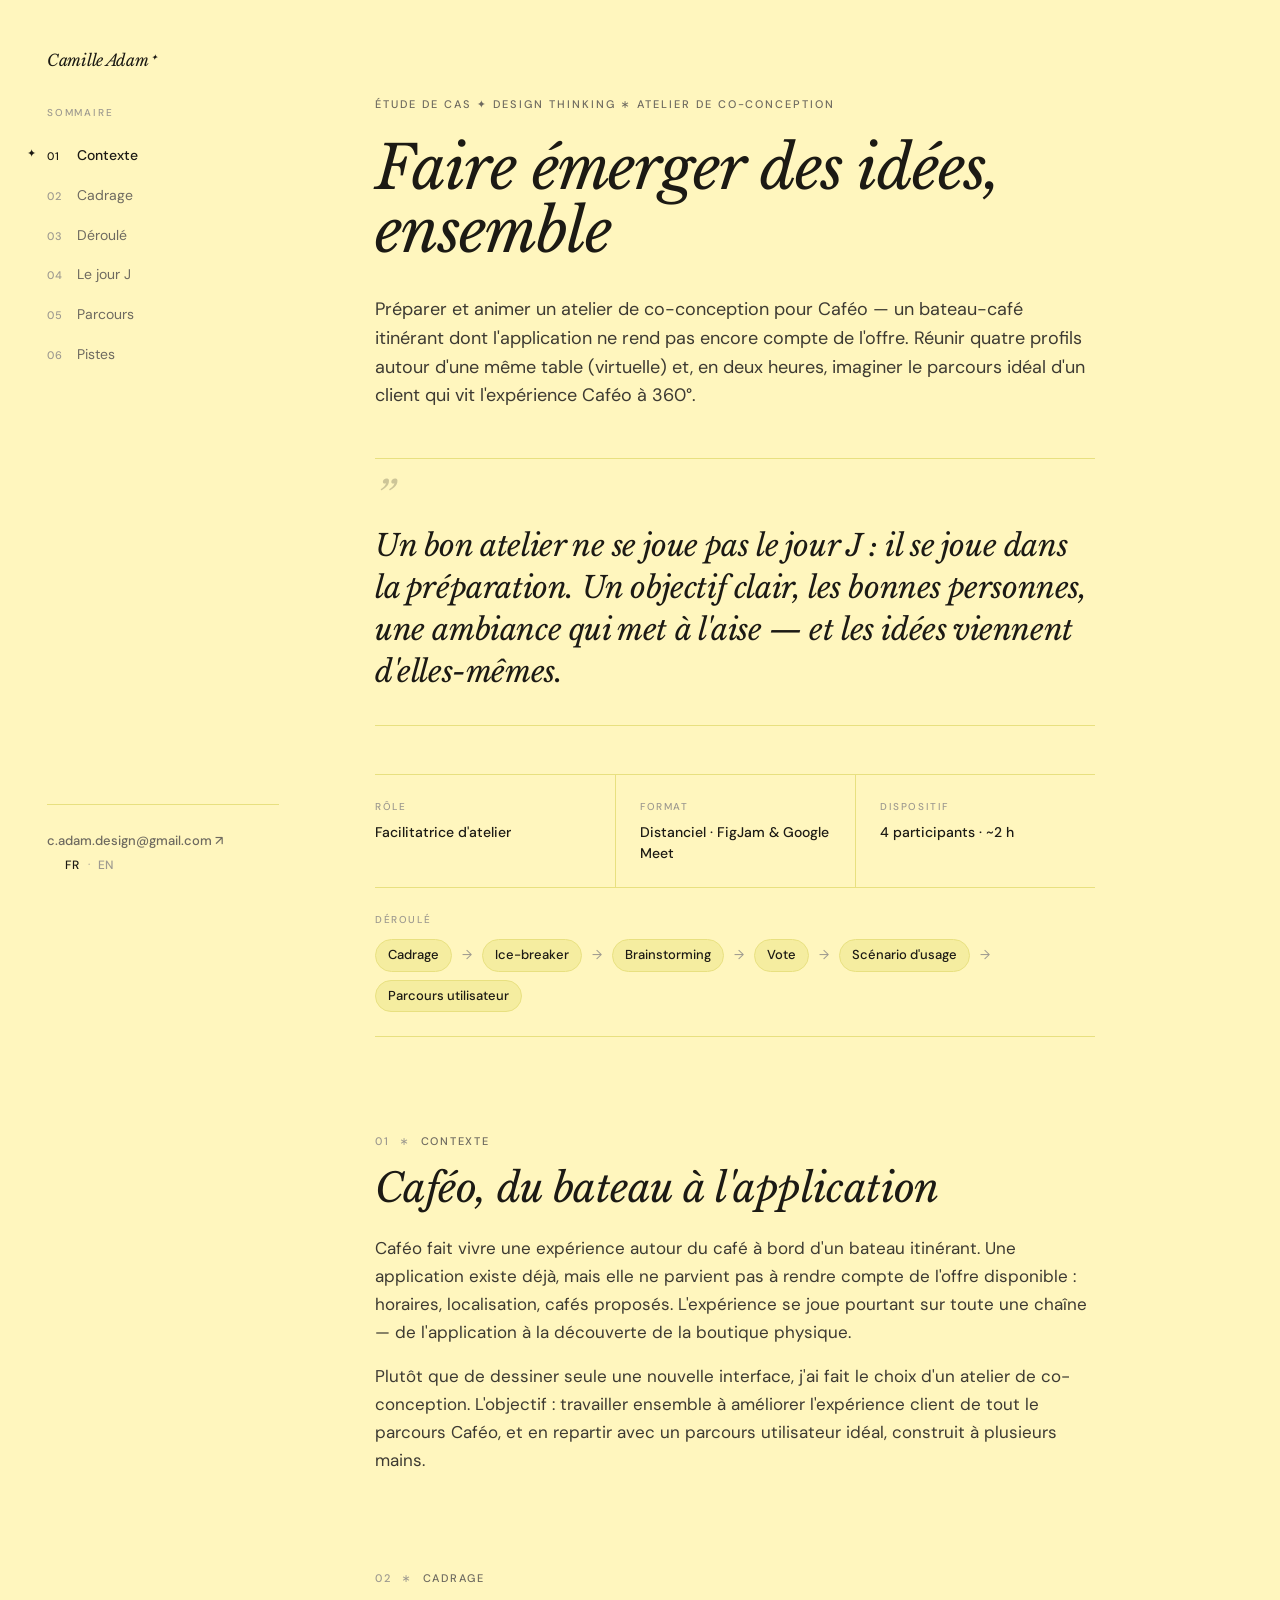
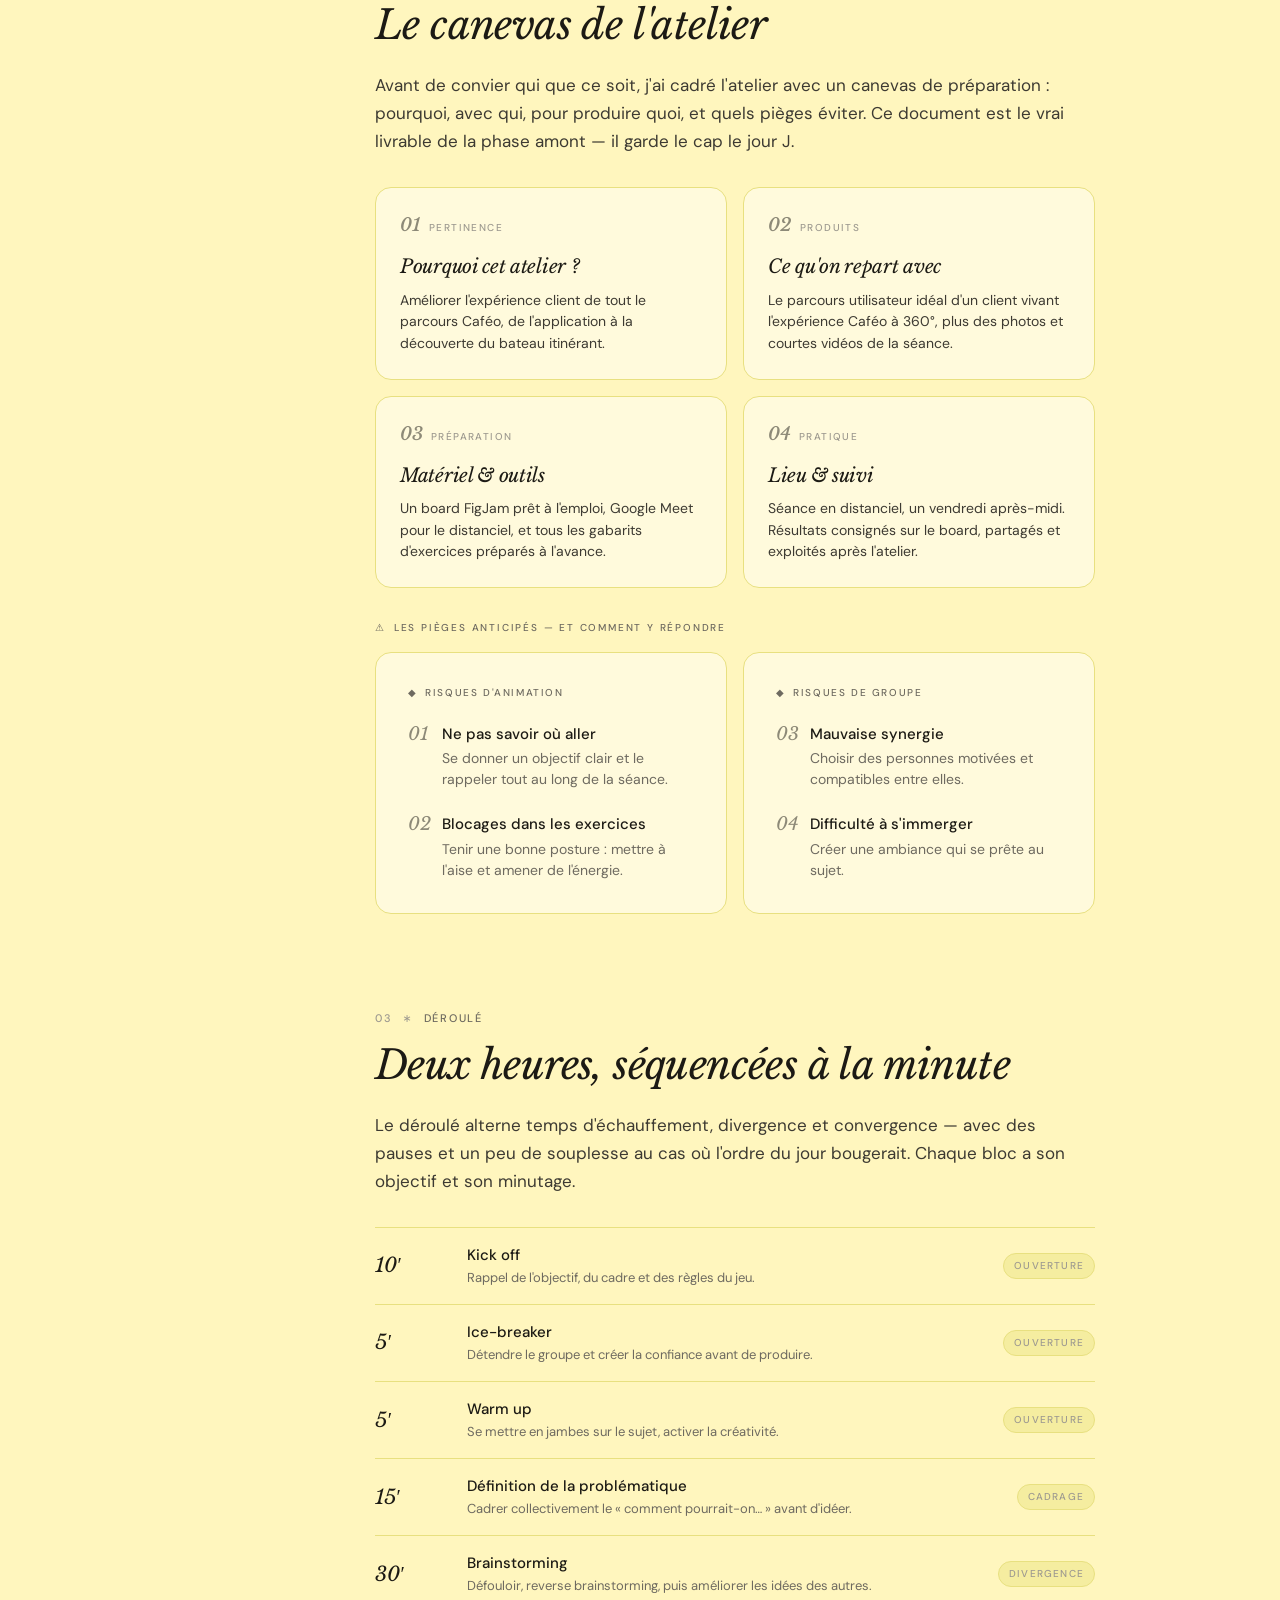
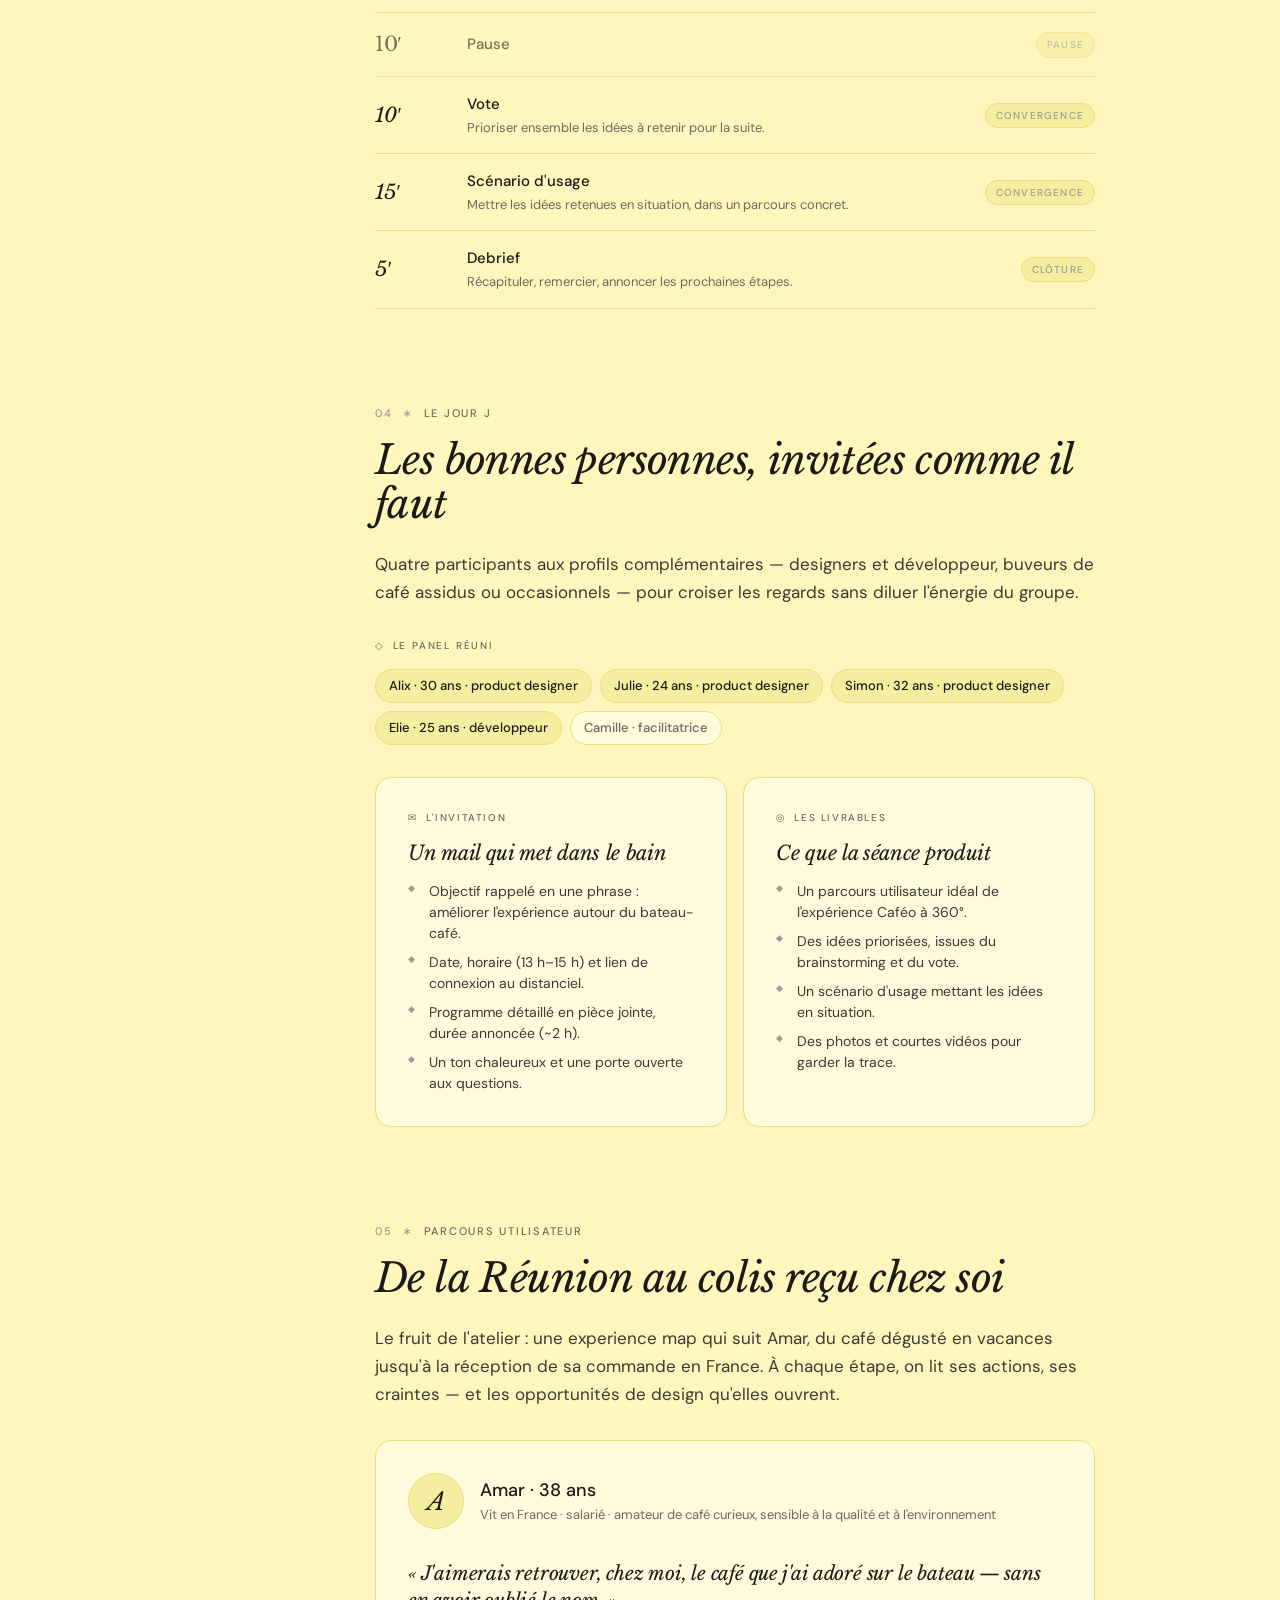
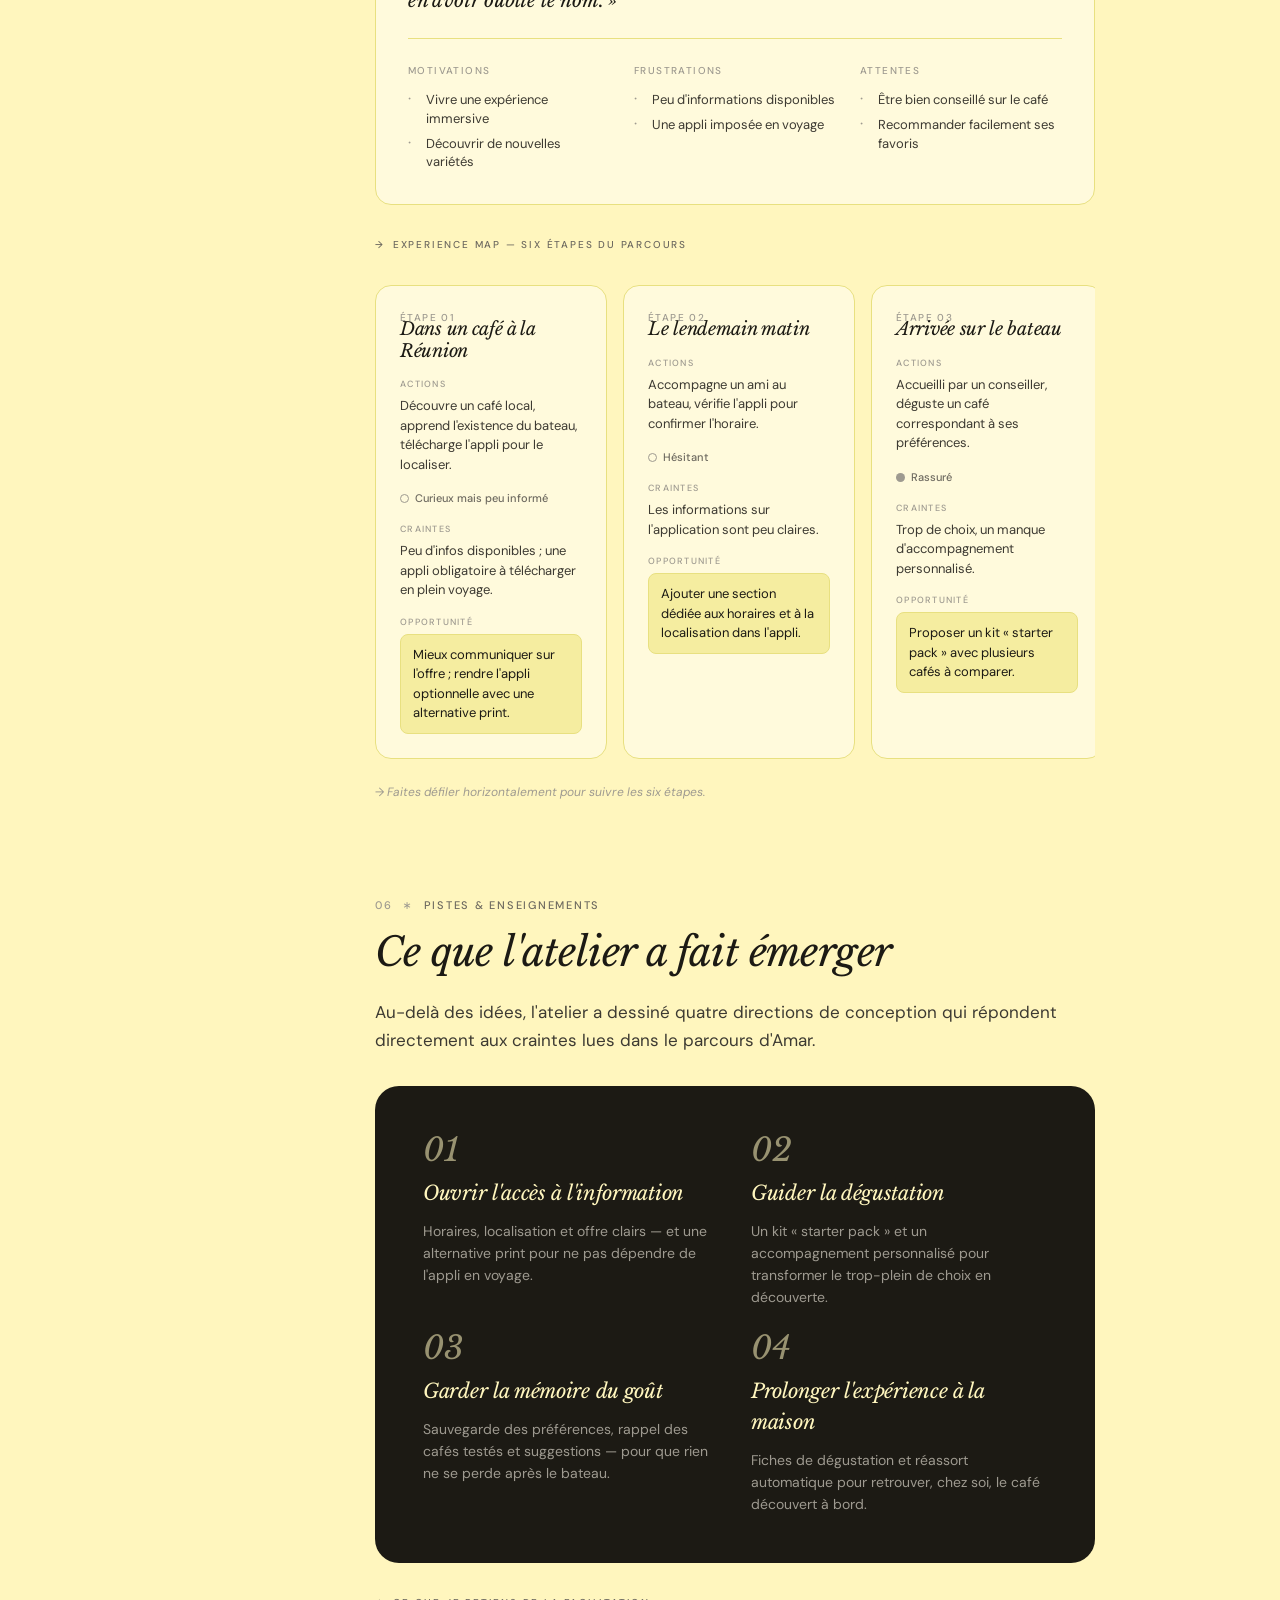
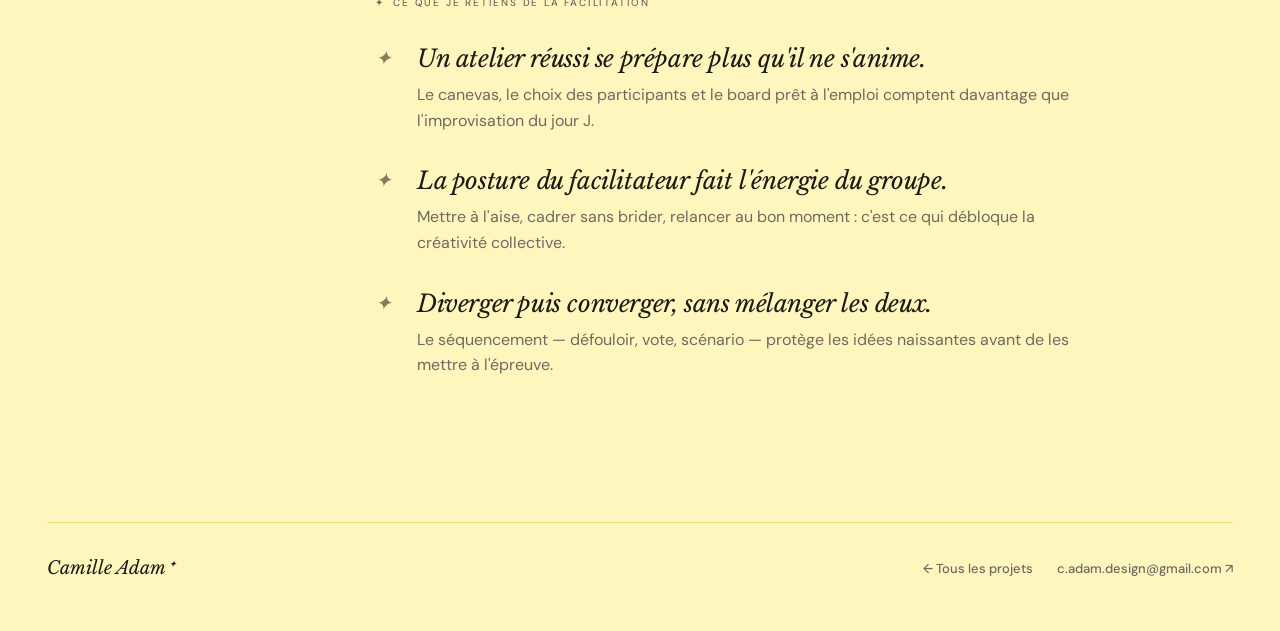
==== Etude de cas - Atelier co-conception.html @ be213cd6 "Reactivate Atelier de co-conception and Recherche voyageurs projects" ====
<!DOCTYPE html>
<html lang="fr">
<head>
<meta charset="UTF-8">
<meta name="viewport" content="width=device-width, initial-scale=1.0">
<title>Animer un atelier de co-conception — Camille Adam</title>
<link rel="preconnect" href="https://fonts.googleapis.com">
<link href="https://fonts.googleapis.com/css2?family=Libre+Baskerville:ital,wght@0,400;0,700;1,400&family=DM+Sans:ital,opsz,wght@0,9..40,300;0,9..40,400;0,9..40,500;0,9..40,700&display=swap" rel="stylesheet">
<style>

:root {
  --color-canvas:          #FFF6BE;
  --color-canvas-soft:     #FFFADC;
  --color-surface-card:    #F5EDA0;
  --color-surface-dark:    #1C1A14;
  --color-surface-dark-el: #272520;
  --color-ink:             #1C1A14;
  --color-body:            #3D3A32;
  --color-muted:           #6E6A60;
  --color-muted-soft:      #9E9A90;
  --color-hairline:        #E8E080;
  --color-hairline-soft:   #F0ECA0;
  --color-on-dark:         #FFF6BE;
  --color-on-dark-soft:    #9E9A90;

  --font-display: 'Libre Baskerville', Georgia, serif;
  --font-body:    'DM Sans', system-ui, sans-serif;

  --space-xs:  8px;
  --space-sm:  12px;
  --space-md:  16px;
  --space-lg:  24px;
  --space-xl:  32px;
  --space-xxl: 48px;
  --space-section: 96px;

  --radius-sm: 6px;
  --radius-md: 8px;
  --radius-lg: 12px;
  --radius-xl: 16px;
}

*, *::before, *::after { margin: 0; padding: 0; box-sizing: border-box; }
html { overflow-x: hidden; scrollbar-gutter: stable both-edges; }
body {
  background: var(--color-canvas); color: var(--color-ink);
  font-family: var(--font-body); font-size: 15px; font-weight: 400; line-height: 1.55;
  -webkit-font-smoothing: antialiased;
}
a { text-decoration: none; color: inherit; }

@keyframes fadeUp { from { opacity: 0; transform: translateY(16px); } to { opacity: 1; transform: translateY(0); } }
@media (prefers-reduced-motion: no-preference) {
  .fade-up { animation: fadeUp 0.6s ease both; }
  .fade-up-1 { animation-delay: 0.05s; } .fade-up-2 { animation-delay: 0.15s; }
  .fade-up-3 { animation-delay: 0.25s; } .fade-up-4 { animation-delay: 0.35s; }
}

/* LAYOUT */
.shell {
  max-width: 1400px; margin: 0 auto; padding: 0 var(--space-xl);
  display: grid; grid-template-columns: 232px minmax(0, 1fr);
  gap: var(--space-section); align-items: start;
}
.rail { position: sticky; top: 0; height: 100vh; display: flex; flex-direction: column; padding: var(--space-xxl) 0; }
.rail-sig { font-family: var(--font-display); font-style: italic; font-size: 16px; color: var(--color-ink); letter-spacing: -0.3px; margin-bottom: var(--space-xl); }
.rail-sig span { font-size: 0.5em; vertical-align: super; margin-left: 3px; }

.pagehead { position: fixed; bottom: var(--space-lg); left: var(--space-xxl); z-index: 50; }
.lang-switch { display: inline-flex; align-items: center; gap: 6px; }
.lang-switch button { font-family: var(--font-body); font-size: 12px; font-weight: 500; letter-spacing: 0.04em; color: var(--color-muted-soft); background: none; border: none; padding: 2px; cursor: pointer; transition: color 0.15s ease; }
.lang-switch button:hover { color: var(--color-muted); }
.lang-switch button.active { color: var(--color-ink); }
.lang-sep { color: var(--color-muted-soft); font-size: 11px; }

.rail-label { font-family: var(--font-body); font-size: 10px; font-weight: 500; letter-spacing: 0.18em; text-transform: uppercase; color: var(--color-muted-soft); margin-bottom: var(--space-md); }
.rail-nav { display: flex; flex-direction: column; list-style: none; }
.rail-nav a { display: grid; grid-template-columns: 22px 1fr; align-items: baseline; gap: var(--space-xs); padding: 9px 0; font-family: var(--font-body); font-size: 14px; font-weight: 400; color: var(--color-muted); transition: color 0.15s ease; cursor: pointer; position: relative; }
.rail-nav a .n { font-size: 11px; font-weight: 500; letter-spacing: 0.06em; color: var(--color-muted-soft); transition: color 0.15s ease; }
.rail-nav a:hover { color: var(--color-ink); }
.rail-nav a.active { color: var(--color-ink); font-weight: 500; }
.rail-nav a.active .n { color: var(--color-ink); }
.rail-nav a.active::before { content: '✦'; position: absolute; left: -20px; top: 9px; font-size: 11px; color: var(--color-ink); }
.rail-foot { margin-top: auto; padding-top: var(--space-lg); border-top: 1px solid var(--color-hairline); }
.rail-contact { font-family: var(--font-body); font-size: 13px; font-weight: 500; color: var(--color-muted); display: inline-flex; align-items: center; gap: 6px; transition: color 0.15s ease; }
.rail-contact:hover { color: var(--color-ink); }

.content { max-width: 720px; padding: var(--space-section) 0 var(--space-xxl); }

/* HERO */
.eyebrow { font-family: var(--font-body); font-size: 11px; font-weight: 500; letter-spacing: 0.18em; text-transform: uppercase; color: var(--color-muted); margin-bottom: var(--space-lg); }
.hero-title { font-family: var(--font-display); font-style: italic; font-size: clamp(40px, 5vw, 60px); font-weight: 400; line-height: 1.05; letter-spacing: -1.2px; color: var(--color-ink); margin-bottom: var(--space-xl); }
.hero-context { font-family: var(--font-body); font-size: 18px; font-weight: 400; color: var(--color-body); line-height: 1.6; margin-bottom: var(--space-xxl); }

.empathy { border-top: 1px solid var(--color-hairline); border-bottom: 1px solid var(--color-hairline); padding: var(--space-xl) 0; margin-bottom: var(--space-xxl); }
.empathy-glyph { font-family: var(--font-display); font-style: italic; font-size: 44px; line-height: 0.4; color: var(--color-ink); opacity: 0.22; display: block; margin-bottom: var(--space-md); }
.empathy-text { font-family: var(--font-display); font-style: italic; font-size: clamp(22px, 2.9vw, 30px); font-weight: 400; line-height: 1.4; letter-spacing: -0.4px; color: var(--color-ink); }

.meta { display: grid; grid-template-columns: repeat(3, 1fr); border-top: 1px solid var(--color-hairline); border-bottom: 1px solid var(--color-hairline); }
.meta-cell { padding: var(--space-lg) var(--space-lg) var(--space-lg) 0; }
.meta-cell + .meta-cell { padding-left: var(--space-lg); border-left: 1px solid var(--color-hairline); }
.meta-key { font-family: var(--font-body); font-size: 10px; font-weight: 500; letter-spacing: 0.16em; text-transform: uppercase; color: var(--color-muted-soft); margin-bottom: var(--space-xs); }
.meta-val { font-family: var(--font-body); font-size: 14px; font-weight: 500; color: var(--color-ink); line-height: 1.45; }

.method { border-bottom: 1px solid var(--color-hairline); padding: var(--space-lg) 0; margin-bottom: var(--space-section); }
.method .meta-key { margin-bottom: var(--space-sm); }
.method-flow { display: flex; flex-wrap: wrap; align-items: center; gap: var(--space-xs) 10px; }
.method-step { font-family: var(--font-body); font-size: 13px; font-weight: 500; color: var(--color-ink); background: var(--color-surface-card); border: 1px solid var(--color-hairline); padding: 5px 12px; border-radius: 999px; white-space: nowrap; }
.method-arrow { color: var(--color-muted-soft); font-size: 13px; }

/* SECTIONS */
.section { padding-top: var(--space-section); scroll-margin-top: var(--space-xl); }
.section:first-of-type { padding-top: 0; }
.sec-eyebrow { font-family: var(--font-body); font-size: 11px; font-weight: 500; letter-spacing: 0.16em; text-transform: uppercase; color: var(--color-muted); display: flex; align-items: center; gap: 10px; margin-bottom: var(--space-md); }
.sec-eyebrow .num, .sec-eyebrow .sep { color: var(--color-muted-soft); }
.sec-title { font-family: var(--font-display); font-style: italic; font-size: clamp(28px, 3.4vw, 40px); font-weight: 400; line-height: 1.1; letter-spacing: -0.6px; color: var(--color-ink); margin-bottom: var(--space-lg); }
.prose { font-family: var(--font-body); font-size: 17px; font-weight: 400; color: var(--color-body); line-height: 1.65; }
.prose + .prose { margin-top: var(--space-md); }

/* Chips */
.chips-label { font-family: var(--font-body); font-size: 10px; font-weight: 500; letter-spacing: 0.18em; text-transform: uppercase; color: var(--color-muted); display: flex; align-items: center; gap: 8px; margin: var(--space-xl) 0 var(--space-md); }
.chips { display: flex; flex-wrap: wrap; gap: var(--space-xs); }
.chip { font-family: var(--font-body); font-size: 13px; font-weight: 500; color: var(--color-ink); background: var(--color-surface-card); border: 1px solid var(--color-hairline); padding: 6px 13px; border-radius: 999px; }
.chip.is-soft { background: var(--color-canvas-soft); color: var(--color-muted); }

/* Canevas 7P grid */
.canvas7 { display: grid; grid-template-columns: repeat(2, 1fr); gap: var(--space-md); margin-top: var(--space-xl); }
.c7 { border-radius: var(--radius-xl); border: 1px solid var(--color-hairline); background: var(--color-canvas-soft); padding: var(--space-lg); }
.c7-key { font-family: var(--font-body); font-size: 10px; font-weight: 500; letter-spacing: 0.14em; text-transform: uppercase; color: var(--color-muted-soft); display: flex; align-items: baseline; gap: 8px; margin-bottom: var(--space-sm); }
.c7-key .n { font-family: var(--font-display); font-style: italic; font-size: 18px; color: var(--color-ink); opacity: 0.5; letter-spacing: 0; }
.c7-head { font-family: var(--font-display); font-style: italic; font-size: 19px; letter-spacing: -0.3px; color: var(--color-ink); margin-bottom: var(--space-xs); }
.c7-body { font-family: var(--font-body); font-size: 14px; color: var(--color-body); line-height: 1.55; }

/* Agenda / déroulé */
.agenda { display: flex; flex-direction: column; margin-top: var(--space-xl); border-top: 1px solid var(--color-hairline); }
.ag-row { display: grid; grid-template-columns: 76px 1fr auto; align-items: center; gap: var(--space-md); padding: var(--space-md) 0; border-bottom: 1px solid var(--color-hairline); }
.ag-time { font-family: var(--font-display); font-style: italic; font-size: 20px; color: var(--color-ink); letter-spacing: -0.4px; }
.ag-main { display: flex; flex-direction: column; gap: 2px; }
.ag-title { font-family: var(--font-body); font-size: 15px; font-weight: 500; color: var(--color-ink); }
.ag-desc { font-family: var(--font-body); font-size: 13px; color: var(--color-muted); line-height: 1.45; }
.ag-tag { font-family: var(--font-body); font-size: 10px; font-weight: 500; letter-spacing: 0.12em; text-transform: uppercase; color: var(--color-muted-soft); background: var(--color-surface-card); border: 1px solid var(--color-hairline); padding: 4px 10px; border-radius: 999px; white-space: nowrap; }
.ag-row.is-break { opacity: 0.6; }
.ag-row.is-break .ag-time, .ag-row.is-break .ag-title { font-style: normal; }

/* Personas (single) */
.personas { display: flex; flex-direction: column; gap: var(--space-lg); margin-top: var(--space-xl); }
.persona { background: var(--color-canvas-soft); border: 1px solid var(--color-hairline); border-radius: var(--radius-xl); padding: var(--space-xl); }
.persona-top { display: grid; grid-template-columns: 56px 1fr; gap: var(--space-md); align-items: center; margin-bottom: var(--space-md); }
.persona-avatar { width: 56px; height: 56px; border-radius: 50%; background: var(--color-surface-card); border: 1px solid var(--color-hairline); display: flex; align-items: center; justify-content: center; font-family: var(--font-display); font-style: italic; font-size: 24px; color: var(--color-ink); }
.persona-name { font-family: var(--font-body); font-size: 18px; font-weight: 500; color: var(--color-ink); }
.persona-meta { font-family: var(--font-body); font-size: 13px; color: var(--color-muted); }
.persona-quote { font-family: var(--font-display); font-style: italic; font-size: 19px; line-height: 1.4; letter-spacing: -0.2px; color: var(--color-ink); padding: var(--space-md) 0 var(--space-lg); border-bottom: 1px solid var(--color-hairline); margin-bottom: var(--space-lg); }
.persona-cols { display: grid; grid-template-columns: repeat(3, 1fr); gap: var(--space-lg); }
.persona-col-key { font-family: var(--font-body); font-size: 10px; font-weight: 500; letter-spacing: 0.14em; text-transform: uppercase; color: var(--color-muted-soft); margin-bottom: var(--space-sm); }
.persona-col ul { list-style: none; display: flex; flex-direction: column; gap: 6px; }
.persona-col li { font-family: var(--font-body); font-size: 13px; color: var(--color-body); line-height: 1.45; display: grid; grid-template-columns: 13px 1fr; gap: 5px; }
.persona-col li::before { content: '·'; color: var(--color-muted-soft); font-size: 16px; line-height: 1; }

/* Experience map */
.map-scroll { margin-top: var(--space-xl); overflow-x: auto; padding-bottom: var(--space-sm); }
.map-grid { display: grid; grid-auto-flow: column; grid-auto-columns: 232px; gap: var(--space-md); min-width: min-content; }
.map-col { border-radius: var(--radius-xl); border: 1px solid var(--color-hairline); background: var(--color-canvas-soft); padding: var(--space-lg); display: flex; flex-direction: column; gap: var(--space-md); }
.map-step { font-family: var(--font-body); font-size: 10px; font-weight: 500; letter-spacing: 0.14em; text-transform: uppercase; color: var(--color-muted-soft); }
.map-phase { font-family: var(--font-display); font-style: italic; font-size: 18px; letter-spacing: -0.3px; color: var(--color-ink); line-height: 1.2; margin-top: -6px; }
.map-block-key { font-family: var(--font-body); font-size: 9px; font-weight: 500; letter-spacing: 0.14em; text-transform: uppercase; color: var(--color-muted-soft); margin-bottom: 4px; }
.map-actions { font-family: var(--font-body); font-size: 13px; color: var(--color-body); line-height: 1.5; }
.map-pain { font-family: var(--font-body); font-size: 13px; color: var(--color-body); line-height: 1.5; }
.map-opp { font-family: var(--font-body); font-size: 13px; color: var(--color-ink); line-height: 1.5; background: var(--color-surface-card); border: 1px solid var(--color-hairline); border-radius: var(--radius-md); padding: 10px 12px; }
.map-emo { display: inline-flex; align-items: center; gap: 6px; font-family: var(--font-body); font-size: 11px; font-weight: 500; color: var(--color-muted); }
.map-emo .dot { width: 9px; height: 9px; border-radius: 50%; background: var(--color-muted-soft); }
.map-emo.up .dot { background: var(--color-ink); }
.map-emo.down .dot { background: transparent; border: 1.5px solid var(--color-muted-soft); }
.map-hint { font-family: var(--font-body); font-size: 12px; color: var(--color-muted-soft); margin-top: var(--space-sm); font-style: italic; }

/* Reco (dark band) */
.reco { margin-top: var(--space-xl); background: var(--color-surface-dark); border-radius: 24px; padding: var(--space-xxl); }
.reco-grid { display: grid; grid-template-columns: repeat(2, 1fr); gap: var(--space-lg) var(--space-xl); }
.reco-card { display: flex; flex-direction: column; gap: var(--space-sm); }
.reco-num { font-family: var(--font-display); font-style: italic; font-size: 32px; color: var(--color-on-dark); line-height: 1; opacity: 0.55; }
.reco-head { font-family: var(--font-display); font-style: italic; font-size: 20px; color: var(--color-on-dark); letter-spacing: -0.3px; }
.reco-body { font-family: var(--font-body); font-size: 14px; color: var(--color-on-dark-soft); line-height: 1.55; }

/* Learnings */
.learnings { display: flex; flex-direction: column; gap: var(--space-xl); margin-top: var(--space-xl); }
.learn { display: grid; grid-template-columns: 26px 1fr; gap: var(--space-md); align-items: start; }
.learn-glyph { font-family: var(--font-display); font-style: italic; font-size: 20px; color: var(--color-ink); opacity: 0.55; line-height: 1.5; }
.learn-title { font-family: var(--font-display); font-style: italic; font-size: clamp(20px, 2.4vw, 24px); line-height: 1.3; letter-spacing: -0.4px; color: var(--color-ink); margin-bottom: var(--space-xs); }
.learn-body { font-family: var(--font-body); font-size: 16px; color: var(--color-muted); line-height: 1.6; }

/* Deliverables duo */
.duo { display: grid; grid-template-columns: 1fr 1fr; gap: var(--space-md); margin-top: var(--space-xl); }
.duo-card { border-radius: var(--radius-xl); border: 1px solid var(--color-hairline); background: var(--color-canvas-soft); padding: var(--space-xl); }
.duo-key { font-family: var(--font-body); font-size: 10px; font-weight: 500; letter-spacing: 0.16em; text-transform: uppercase; color: var(--color-muted); display: flex; align-items: center; gap: 8px; margin-bottom: var(--space-sm); }
.duo-head { font-family: var(--font-display); font-style: italic; font-size: 20px; letter-spacing: -0.3px; color: var(--color-ink); margin-bottom: var(--space-sm); }
.duo-list { list-style: none; display: flex; flex-direction: column; gap: 8px; margin-top: var(--space-sm); }
.duo-list li { font-family: var(--font-body); font-size: 14px; color: var(--color-body); line-height: 1.5; display: grid; grid-template-columns: 15px 1fr; gap: 6px; }
.duo-list li::before { content: '◆'; color: var(--color-muted-soft); font-size: 9px; line-height: 1.6; }

/* Traps — stacked title + description for readability */
.traps { display: grid; grid-template-columns: 1fr 1fr; gap: var(--space-md); margin-top: var(--space-md); }
.trap-card { border-radius: var(--radius-xl); border: 1px solid var(--color-hairline); background: var(--color-canvas-soft); padding: var(--space-xl); }
.trap-key { font-family: var(--font-body); font-size: 10px; font-weight: 500; letter-spacing: 0.16em; text-transform: uppercase; color: var(--color-muted); display: flex; align-items: center; gap: 8px; margin-bottom: var(--space-lg); }
.trap-list { list-style: none; display: flex; flex-direction: column; gap: var(--space-lg); }
.trap-item { display: grid; grid-template-columns: 22px 1fr; gap: var(--space-sm); align-items: start; }
.trap-num { font-family: var(--font-display); font-style: italic; font-size: 18px; line-height: 1.2; color: var(--color-ink); opacity: 0.5; }
.trap-risk { font-family: var(--font-body); font-size: 15px; font-weight: 500; color: var(--color-ink); line-height: 1.35; margin-bottom: 4px; }
.trap-fix { font-family: var(--font-body); font-size: 14px; color: var(--color-muted); line-height: 1.5; }

/* CLOSER */
.closer { grid-column: 1 / -1; padding-bottom: var(--space-xxl); padding-top: var(--space-xl); border-top: 1px solid var(--color-hairline); display: flex; align-items: center; justify-content: space-between; gap: var(--space-lg); flex-wrap: wrap; }
.closer-name { font-family: var(--font-display); font-style: italic; font-size: 18px; color: var(--color-ink); }
.closer-name span { font-size: 0.5em; vertical-align: super; margin-left: 3px; }
.closer-links { display: flex; gap: var(--space-lg); flex-wrap: wrap; }
.closer-links a { font-family: var(--font-body); font-size: 13px; font-weight: 500; color: var(--color-muted); transition: color 0.15s ease; }
.closer-links a:hover { color: var(--color-ink); }

/* RESPONSIVE */
@media (max-width: 920px) {
  .shell { grid-template-columns: 1fr; gap: 0; padding: 0 var(--space-lg); }
  .rail { position: static; height: auto; flex-direction: row; flex-wrap: wrap; align-items: center; gap: var(--space-md) var(--space-lg); padding: var(--space-lg) 0; border-bottom: 1px solid var(--color-hairline); }
  .rail-sig { margin-bottom: 0; }
  .pagehead { bottom: var(--space-md); left: var(--space-lg); }
  .rail-label { display: none; }
  .rail-nav { flex-direction: row; flex-wrap: wrap; gap: 0 var(--space-md); width: 100%; }
  .rail-nav a { padding: 6px 0; }
  .rail-nav a.active::before { display: none; }
  .rail-foot { display: none; }
  .content { padding-top: var(--space-xxl); }
  .meta { grid-template-columns: 1fr; }
  .meta-cell + .meta-cell { border-left: none; border-top: 1px solid var(--color-hairline); padding-left: 0; }
  .canvas7 { grid-template-columns: 1fr; }
  .duo { grid-template-columns: 1fr; }
  .traps { grid-template-columns: 1fr; }
  .persona-cols { grid-template-columns: 1fr; gap: var(--space-md); }
  .reco-grid { grid-template-columns: 1fr; gap: var(--space-xl); }
  .reco { padding: var(--space-xl) var(--space-lg); }
  .ag-row { grid-template-columns: 62px 1fr; }
  .ag-tag { grid-column: 2; justify-self: start; }
}

</style>
</head>
<body>

<div class="pagehead">
  <div class="lang-switch" role="group" aria-label="Langue / Language">
    <button type="button" data-lang="fr" class="active" aria-pressed="true">FR</button>
    <span class="lang-sep" aria-hidden="true">·</span>
    <button type="button" data-lang="en" aria-pressed="false">EN</button>
  </div>
</div>

<div class="shell">

  <aside class="rail">
    <a href="index.html" class="rail-sig">Camille Adam<span>✦</span></a>
    <div class="rail-label" data-i18n="rail.toc">Sommaire</div>
    <ul class="rail-nav" id="railnav">
      <li><a data-anchor="contexte"><span class="n">01</span><span data-i18n="rail.contexte">Contexte</span></a></li>
      <li><a data-anchor="cadrage"><span class="n">02</span><span data-i18n="rail.cadrage">Cadrage</span></a></li>
      <li><a data-anchor="deroule"><span class="n">03</span><span data-i18n="rail.deroule">Déroulé</span></a></li>
      <li><a data-anchor="jour"><span class="n">04</span><span data-i18n="rail.jour">Le jour J</span></a></li>
      <li><a data-anchor="parcours"><span class="n">05</span><span data-i18n="rail.parcours">Parcours</span></a></li>
      <li><a data-anchor="pistes"><span class="n">06</span><span data-i18n="rail.pistes">Pistes</span></a></li>
    </ul>
    <div class="rail-foot">
      <a href="mailto:c.adam.design@gmail.com" class="rail-contact">c.adam.design@gmail.com ↗</a>
    </div>
  </aside>

  <div class="content" data-screen-label="Étude de cas — Atelier de co-conception">

    <!-- HERO -->
    <div class="eyebrow fade-up fade-up-1" data-i18n="hero.eyebrow">Étude de cas ✦ Design Thinking ∗ Atelier de co-conception</div>
    <h1 class="hero-title fade-up fade-up-2" data-i18n="hero.title">Faire émerger des idées, ensemble</h1>
    <p class="hero-context fade-up fade-up-3" data-i18n="hero.context">
      Préparer et animer un atelier de co-conception pour Caféo — un bateau-café itinérant dont
      l'application ne rend pas encore compte de l'offre. Réunir quatre profils autour d'une même
      table (virtuelle) et, en deux heures, imaginer le parcours idéal d'un client qui vit
      l'expérience Caféo à 360°.
    </p>

    <div class="empathy fade-up fade-up-4">
      <span class="empathy-glyph">”</span>
      <p class="empathy-text" data-i18n="hero.empathy">
        Un bon atelier ne se joue pas le jour J : il se joue dans la préparation. Un objectif clair,
        les bonnes personnes, une ambiance qui met à l'aise — et les idées viennent d'elles-mêmes.
      </p>
    </div>

    <div class="meta fade-up fade-up-4">
      <div class="meta-cell">
        <div class="meta-key" data-i18n="meta.role">Rôle</div>
        <div class="meta-val" data-i18n="meta.roleVal">Facilitatrice d'atelier</div>
      </div>
      <div class="meta-cell">
        <div class="meta-key" data-i18n="meta.format">Format</div>
        <div class="meta-val" data-i18n="meta.formatVal">Distanciel · FigJam & Google Meet</div>
      </div>
      <div class="meta-cell">
        <div class="meta-key" data-i18n="meta.setup">Dispositif</div>
        <div class="meta-val" data-i18n="meta.setupVal">4 participants · ~2 h</div>
      </div>
    </div>

    <div class="method fade-up fade-up-4">
      <div class="meta-key" data-i18n="meta.scope">Déroulé</div>
      <div class="method-flow">
        <span class="method-step" data-i18n="scope.s1">Cadrage</span><span class="method-arrow">→</span>
        <span class="method-step" data-i18n="scope.s2">Ice-breaker</span><span class="method-arrow">→</span>
        <span class="method-step" data-i18n="scope.s3">Brainstorming</span><span class="method-arrow">→</span>
        <span class="method-step" data-i18n="scope.s4">Vote</span><span class="method-arrow">→</span>
        <span class="method-step" data-i18n="scope.s5">Scénario d'usage</span><span class="method-arrow">→</span>
        <span class="method-step" data-i18n="scope.s6">Parcours utilisateur</span>
      </div>
    </div>

    <!-- 01 CONTEXTE -->
    <section class="section" id="contexte">
      <div class="sec-eyebrow"><span class="num">01</span><span class="sep">∗</span> <span data-i18n="sec.contexte">Contexte</span></div>
      <h2 class="sec-title" data-i18n="ctx.title">Caféo, du bateau à l'application</h2>
      <p class="prose" data-i18n="ctx.p1">
        Caféo fait vivre une expérience autour du café à bord d'un bateau itinérant. Une application
        existe déjà, mais elle ne parvient pas à rendre compte de l'offre disponible : horaires,
        localisation, cafés proposés. L'expérience se joue pourtant sur toute une chaîne — de
        l'application à la découverte de la boutique physique.
      </p>
      <p class="prose" data-i18n="ctx.p2">
        Plutôt que de dessiner seule une nouvelle interface, j'ai fait le choix d'un atelier de
        co-conception. L'objectif : travailler ensemble à améliorer l'expérience client de tout le
        parcours Caféo, et en repartir avec un parcours utilisateur idéal, construit à plusieurs mains.
      </p>
    </section>

    <!-- 02 CADRAGE -->
    <section class="section" id="cadrage">
      <div class="sec-eyebrow"><span class="num">02</span><span class="sep">∗</span> <span data-i18n="sec.cadrage">Cadrage</span></div>
      <h2 class="sec-title" data-i18n="cad.title">Le canevas de l'atelier</h2>
      <p class="prose" data-i18n="cad.p1">
        Avant de convier qui que ce soit, j'ai cadré l'atelier avec un canevas de préparation :
        pourquoi, avec qui, pour produire quoi, et quels pièges éviter. Ce document est le vrai
        livrable de la phase amont — il garde le cap le jour J.
      </p>

      <div class="canvas7">
        <div class="c7">
          <div class="c7-key"><span class="n">01</span><span data-i18n="cad.k1">Pertinence</span></div>
          <div class="c7-head" data-i18n="cad.h1">Pourquoi cet atelier ?</div>
          <div class="c7-body" data-i18n="cad.b1">Améliorer l'expérience client de tout le parcours Caféo, de l'application à la découverte du bateau itinérant.</div>
        </div>
        <div class="c7">
          <div class="c7-key"><span class="n">02</span><span data-i18n="cad.k2">Produits</span></div>
          <div class="c7-head" data-i18n="cad.h2">Ce qu'on repart avec</div>
          <div class="c7-body" data-i18n="cad.b2">Le parcours utilisateur idéal d'un client vivant l'expérience Caféo à 360°, plus des photos et courtes vidéos de la séance.</div>
        </div>
        <div class="c7">
          <div class="c7-key"><span class="n">03</span><span data-i18n="cad.k3">Préparation</span></div>
          <div class="c7-head" data-i18n="cad.h3">Matériel & outils</div>
          <div class="c7-body" data-i18n="cad.b3">Un board FigJam prêt à l'emploi, Google Meet pour le distanciel, et tous les gabarits d'exercices préparés à l'avance.</div>
        </div>
        <div class="c7">
          <div class="c7-key"><span class="n">04</span><span data-i18n="cad.k4">Pratique</span></div>
          <div class="c7-head" data-i18n="cad.h4">Lieu & suivi</div>
          <div class="c7-body" data-i18n="cad.b4">Séance en distanciel, un vendredi après-midi. Résultats consignés sur le board, partagés et exploités après l'atelier.</div>
        </div>
      </div>

      <div class="chips-label"><span>⚠</span> <span data-i18n="cad.trapsLabel">Les pièges anticipés — et comment y répondre</span></div>
      <div class="traps">
        <div class="trap-card">
          <div class="trap-key"><span>◆</span> <span data-i18n="cad.trapsK1">Risques d'animation</span></div>
          <ul class="trap-list">
            <li class="trap-item"><span class="trap-num">01</span><div><div class="trap-risk" data-i18n="cad.t1r">Ne pas savoir où aller</div><div class="trap-fix" data-i18n="cad.t1f">Se donner un objectif clair et le rappeler tout au long de la séance.</div></div></li>
            <li class="trap-item"><span class="trap-num">02</span><div><div class="trap-risk" data-i18n="cad.t2r">Blocages dans les exercices</div><div class="trap-fix" data-i18n="cad.t2f">Tenir une bonne posture : mettre à l'aise et amener de l'énergie.</div></div></li>
          </ul>
        </div>
        <div class="trap-card">
          <div class="trap-key"><span>◆</span> <span data-i18n="cad.trapsK2">Risques de groupe</span></div>
          <ul class="trap-list">
            <li class="trap-item"><span class="trap-num">03</span><div><div class="trap-risk" data-i18n="cad.t3r">Mauvaise synergie</div><div class="trap-fix" data-i18n="cad.t3f">Choisir des personnes motivées et compatibles entre elles.</div></div></li>
            <li class="trap-item"><span class="trap-num">04</span><div><div class="trap-risk" data-i18n="cad.t4r">Difficulté à s'immerger</div><div class="trap-fix" data-i18n="cad.t4f">Créer une ambiance qui se prête au sujet.</div></div></li>
          </ul>
        </div>
      </div>
    </section>

    <!-- 03 DÉROULÉ -->
    <section class="section" id="deroule">
      <div class="sec-eyebrow"><span class="num">03</span><span class="sep">∗</span> <span data-i18n="sec.deroule">Déroulé</span></div>
      <h2 class="sec-title" data-i18n="der.title">Deux heures, séquencées à la minute</h2>
      <p class="prose" data-i18n="der.p1">
        Le déroulé alterne temps d'échauffement, divergence et convergence — avec des pauses et un peu
        de souplesse au cas où l'ordre du jour bougerait. Chaque bloc a son objectif et son minutage.
      </p>

      <div class="agenda">
        <div class="ag-row">
          <div class="ag-time">10′</div>
          <div class="ag-main"><div class="ag-title" data-i18n="der.a1t">Kick off</div><div class="ag-desc" data-i18n="der.a1d">Rappel de l'objectif, du cadre et des règles du jeu.</div></div>
          <div class="ag-tag" data-i18n="der.tagOpen">Ouverture</div>
        </div>
        <div class="ag-row">
          <div class="ag-time">5′</div>
          <div class="ag-main"><div class="ag-title" data-i18n="der.a2t">Ice-breaker</div><div class="ag-desc" data-i18n="der.a2d">Détendre le groupe et créer la confiance avant de produire.</div></div>
          <div class="ag-tag" data-i18n="der.tagOpen">Ouverture</div>
        </div>
        <div class="ag-row">
          <div class="ag-time">5′</div>
          <div class="ag-main"><div class="ag-title" data-i18n="der.a3t">Warm up</div><div class="ag-desc" data-i18n="der.a3d">Se mettre en jambes sur le sujet, activer la créativité.</div></div>
          <div class="ag-tag" data-i18n="der.tagOpen">Ouverture</div>
        </div>
        <div class="ag-row">
          <div class="ag-time">15′</div>
          <div class="ag-main"><div class="ag-title" data-i18n="der.a4t">Définition de la problématique</div><div class="ag-desc" data-i18n="der.a4d">Cadrer collectivement le « comment pourrait-on… » avant d'idéer.</div></div>
          <div class="ag-tag" data-i18n="der.tagFrame">Cadrage</div>
        </div>
        <div class="ag-row">
          <div class="ag-time">30′</div>
          <div class="ag-main"><div class="ag-title" data-i18n="der.a5t">Brainstorming</div><div class="ag-desc" data-i18n="der.a5d">Défouloir, reverse brainstorming, puis améliorer les idées des autres.</div></div>
          <div class="ag-tag" data-i18n="der.tagDiverge">Divergence</div>
        </div>
        <div class="ag-row is-break">
          <div class="ag-time">10′</div>
          <div class="ag-main"><div class="ag-title" data-i18n="der.a6t">Pause</div></div>
          <div class="ag-tag" data-i18n="der.tagBreak">Pause</div>
        </div>
        <div class="ag-row">
          <div class="ag-time">10′</div>
          <div class="ag-main"><div class="ag-title" data-i18n="der.a7t">Vote</div><div class="ag-desc" data-i18n="der.a7d">Prioriser ensemble les idées à retenir pour la suite.</div></div>
          <div class="ag-tag" data-i18n="der.tagConverge">Convergence</div>
        </div>
        <div class="ag-row">
          <div class="ag-time">15′</div>
          <div class="ag-main"><div class="ag-title" data-i18n="der.a8t">Scénario d'usage</div><div class="ag-desc" data-i18n="der.a8d">Mettre les idées retenues en situation, dans un parcours concret.</div></div>
          <div class="ag-tag" data-i18n="der.tagConverge">Convergence</div>
        </div>
        <div class="ag-row">
          <div class="ag-time">5′</div>
          <div class="ag-main"><div class="ag-title" data-i18n="der.a9t">Debrief</div><div class="ag-desc" data-i18n="der.a9d">Récapituler, remercier, annoncer les prochaines étapes.</div></div>
          <div class="ag-tag" data-i18n="der.tagClose">Clôture</div>
        </div>
      </div>
    </section>

    <!-- 04 LE JOUR J -->
    <section class="section" id="jour">
      <div class="sec-eyebrow"><span class="num">04</span><span class="sep">∗</span> <span data-i18n="sec.jour">Le jour J</span></div>
      <h2 class="sec-title" data-i18n="jr.title">Les bonnes personnes, invitées comme il faut</h2>
      <p class="prose" data-i18n="jr.p1">
        Quatre participants aux profils complémentaires — designers et développeur, buveurs de café
        assidus ou occasionnels — pour croiser les regards sans diluer l'énergie du groupe.
      </p>

      <div class="chips-label"><span>◇</span> <span data-i18n="jr.panelLabel">Le panel réuni</span></div>
      <div class="chips">
        <span class="chip">Alix · 30 ans · product designer</span>
        <span class="chip">Julie · 24 ans · product designer</span>
        <span class="chip">Simon · 32 ans · product designer</span>
        <span class="chip">Elie · 25 ans · développeur</span>
        <span class="chip is-soft" data-i18n="jr.facilitator">Camille · facilitatrice</span>
      </div>

      <div class="duo">
        <div class="duo-card">
          <div class="duo-key"><span>✉</span> <span data-i18n="jr.inviteKey">L'invitation</span></div>
          <div class="duo-head" data-i18n="jr.inviteHead">Un mail qui met dans le bain</div>
          <ul class="duo-list">
            <li data-i18n="jr.i1">Objectif rappelé en une phrase : améliorer l'expérience autour du bateau-café.</li>
            <li data-i18n="jr.i2">Date, horaire (13 h–15 h) et lien de connexion au distanciel.</li>
            <li data-i18n="jr.i3">Programme détaillé en pièce jointe, durée annoncée (~2 h).</li>
            <li data-i18n="jr.i4">Un ton chaleureux et une porte ouverte aux questions.</li>
          </ul>
        </div>
        <div class="duo-card">
          <div class="duo-key"><span>◎</span> <span data-i18n="jr.delivKey">Les livrables</span></div>
          <div class="duo-head" data-i18n="jr.delivHead">Ce que la séance produit</div>
          <ul class="duo-list">
            <li data-i18n="jr.d1">Un parcours utilisateur idéal de l'expérience Caféo à 360°.</li>
            <li data-i18n="jr.d2">Des idées priorisées, issues du brainstorming et du vote.</li>
            <li data-i18n="jr.d3">Un scénario d'usage mettant les idées en situation.</li>
            <li data-i18n="jr.d4">Des photos et courtes vidéos pour garder la trace.</li>
          </ul>
        </div>
      </div>
    </section>

    <!-- 05 PARCOURS UTILISATEUR -->
    <section class="section" id="parcours">
      <div class="sec-eyebrow"><span class="num">05</span><span class="sep">∗</span> <span data-i18n="sec.parcours">Parcours utilisateur</span></div>
      <h2 class="sec-title" data-i18n="pc.title">De la Réunion au colis reçu chez soi</h2>
      <p class="prose" data-i18n="pc.p1">
        Le fruit de l'atelier : une experience map qui suit Amar, du café dégusté en vacances jusqu'à
        la réception de sa commande en France. À chaque étape, on lit ses actions, ses craintes — et
        les opportunités de design qu'elles ouvrent.
      </p>

      <div class="personas">
        <div class="persona">
          <div class="persona-top">
            <div class="persona-avatar">A</div>
            <div>
              <div class="persona-name">Amar · 38 ans</div>
              <div class="persona-meta" data-i18n="pc.persona.meta">Vit en France · salarié · amateur de café curieux, sensible à la qualité et à l'environnement</div>
            </div>
          </div>
          <p class="persona-quote" data-i18n="pc.persona.quote">« J'aimerais retrouver, chez moi, le café que j'ai adoré sur le bateau — sans en avoir oublié le nom. »</p>
          <div class="persona-cols">
            <div class="persona-col">
              <div class="persona-col-key" data-i18n="pc.motiv">Motivations</div>
              <ul><li data-i18n="pc.m1">Vivre une expérience immersive</li><li data-i18n="pc.m2">Découvrir de nouvelles variétés</li></ul>
            </div>
            <div class="persona-col">
              <div class="persona-col-key" data-i18n="pc.frust">Frustrations</div>
              <ul><li data-i18n="pc.fr1">Peu d'informations disponibles</li><li data-i18n="pc.fr2">Une appli imposée en voyage</li></ul>
            </div>
            <div class="persona-col">
              <div class="persona-col-key" data-i18n="pc.att">Attentes</div>
              <ul><li data-i18n="pc.a1">Être bien conseillé sur le café</li><li data-i18n="pc.a2">Recommander facilement ses favoris</li></ul>
            </div>
          </div>
        </div>
      </div>

      <div class="chips-label"><span>→</span> <span data-i18n="pc.mapLabel">Experience map — six étapes du parcours</span></div>
      <div class="map-scroll">
        <div class="map-grid">
          <div class="map-col">
            <div><div class="map-step" data-i18n="pc.s1.step">Étape 01</div><div class="map-phase" data-i18n="pc.s1.phase">Dans un café à la Réunion</div></div>
            <div><div class="map-block-key" data-i18n="pc.k.act">Actions</div><div class="map-actions" data-i18n="pc.s1.act">Découvre un café local, apprend l'existence du bateau, télécharge l'appli pour le localiser.</div></div>
            <div class="map-emo down"><span class="dot"></span><span data-i18n="pc.s1.emo">Curieux mais peu informé</span></div>
            <div><div class="map-block-key" data-i18n="pc.k.pain">Craintes</div><div class="map-pain" data-i18n="pc.s1.pain">Peu d'infos disponibles ; une appli obligatoire à télécharger en plein voyage.</div></div>
            <div><div class="map-block-key" data-i18n="pc.k.opp">Opportunité</div><div class="map-opp" data-i18n="pc.s1.opp">Mieux communiquer sur l'offre ; rendre l'appli optionnelle avec une alternative print.</div></div>
          </div>
          <div class="map-col">
            <div><div class="map-step" data-i18n="pc.s2.step">Étape 02</div><div class="map-phase" data-i18n="pc.s2.phase">Le lendemain matin</div></div>
            <div><div class="map-block-key" data-i18n="pc.k.act">Actions</div><div class="map-actions" data-i18n="pc.s2.act">Accompagne un ami au bateau, vérifie l'appli pour confirmer l'horaire.</div></div>
            <div class="map-emo down"><span class="dot"></span><span data-i18n="pc.s2.emo">Hésitant</span></div>
            <div><div class="map-block-key" data-i18n="pc.k.pain">Craintes</div><div class="map-pain" data-i18n="pc.s2.pain">Les informations sur l'application sont peu claires.</div></div>
            <div><div class="map-block-key" data-i18n="pc.k.opp">Opportunité</div><div class="map-opp" data-i18n="pc.s2.opp">Ajouter une section dédiée aux horaires et à la localisation dans l'appli.</div></div>
          </div>
          <div class="map-col">
            <div><div class="map-step" data-i18n="pc.s3.step">Étape 03</div><div class="map-phase" data-i18n="pc.s3.phase">Arrivée sur le bateau</div></div>
            <div><div class="map-block-key" data-i18n="pc.k.act">Actions</div><div class="map-actions" data-i18n="pc.s3.act">Accueilli par un conseiller, déguste un café correspondant à ses préférences.</div></div>
            <div class="map-emo"><span class="dot"></span><span data-i18n="pc.s3.emo">Rassuré</span></div>
            <div><div class="map-block-key" data-i18n="pc.k.pain">Craintes</div><div class="map-pain" data-i18n="pc.s3.pain">Trop de choix, un manque d'accompagnement personnalisé.</div></div>
            <div><div class="map-block-key" data-i18n="pc.k.opp">Opportunité</div><div class="map-opp" data-i18n="pc.s3.opp">Proposer un kit « starter pack » avec plusieurs cafés à comparer.</div></div>
          </div>
          <div class="map-col">
            <div><div class="map-step" data-i18n="pc.s4.step">Étape 04</div><div class="map-phase" data-i18n="pc.s4.phase">Sur le bateau</div></div>
            <div><div class="map-block-key" data-i18n="pc.k.act">Actions</div><div class="map-actions" data-i18n="pc.s4.act">Participe à une session de découverte, teste des cafés, note ses préférences dans l'appli.</div></div>
            <div class="map-emo up"><span class="dot"></span><span data-i18n="pc.s4.emo">Engagé</span></div>
            <div><div class="map-block-key" data-i18n="pc.k.pain">Craintes</div><div class="map-pain" data-i18n="pc.s4.pain">Difficulté à retenir les cafés préférés après la dégustation.</div></div>
            <div><div class="map-block-key" data-i18n="pc.k.opp">Opportunité</div><div class="map-opp" data-i18n="pc.s4.opp">Un dispositif physique pour comparer le kit ; sauvegarde et recommandations sur mesure.</div></div>
          </div>
          <div class="map-col">
            <div><div class="map-step" data-i18n="pc.s5.step">Étape 05</div><div class="map-phase" data-i18n="pc.s5.phase">De retour en France</div></div>
            <div><div class="map-block-key" data-i18n="pc.k.act">Actions</div><div class="map-actions" data-i18n="pc.s5.act">Raconte son expérience à son entourage, cherche à commander le café qu'il a aimé.</div></div>
            <div class="map-emo down"><span class="dot"></span><span data-i18n="pc.s5.emo">Frustré</span></div>
            <div><div class="map-block-key" data-i18n="pc.k.pain">Craintes</div><div class="map-pain" data-i18n="pc.s5.pain">Ne se souvient plus du nom exact des cafés dégustés.</div></div>
            <div><div class="map-block-key" data-i18n="pc.k.opp">Opportunité</div><div class="map-opp" data-i18n="pc.s5.opp">Un rappel des cafés testés, assorti de suggestions de commande.</div></div>
          </div>
          <div class="map-col">
            <div><div class="map-step" data-i18n="pc.s6.step">Étape 06</div><div class="map-phase" data-i18n="pc.s6.phase">À la réception du colis</div></div>
            <div><div class="map-block-key" data-i18n="pc.k.act">Actions</div><div class="map-actions" data-i18n="pc.s6.act">Reçoit sa commande, vérifie la qualité et la conformité des produits.</div></div>
            <div class="map-emo"><span class="dot"></span><span data-i18n="pc.s6.emo">Satisfait, prudent</span></div>
            <div><div class="map-block-key" data-i18n="pc.k.pain">Craintes</div><div class="map-pain" data-i18n="pc.s6.pain">Peut oublier ce qu'il avait aimé au moment de racheter.</div></div>
            <div><div class="map-block-key" data-i18n="pc.k.opp">Opportunité</div><div class="map-opp" data-i18n="pc.s6.opp">Des fiches de dégustation dans chaque commande et un réassort automatique selon ses goûts.</div></div>
          </div>
        </div>
      </div>
      <div class="map-hint" data-i18n="pc.mapHint">→ Faites défiler horizontalement pour suivre les six étapes.</div>
    </section>

    <!-- 06 PISTES -->
    <section class="section" id="pistes">
      <div class="sec-eyebrow"><span class="num">06</span><span class="sep">∗</span> <span data-i18n="sec.pistes">Pistes & enseignements</span></div>
      <h2 class="sec-title" data-i18n="pi.title">Ce que l'atelier a fait émerger</h2>
      <p class="prose" data-i18n="pi.p1">
        Au-delà des idées, l'atelier a dessiné quatre directions de conception qui répondent
        directement aux craintes lues dans le parcours d'Amar.
      </p>

      <div class="reco">
        <div class="reco-grid">
          <div class="reco-card">
            <div class="reco-num">01</div>
            <div class="reco-head" data-i18n="pi.r1h">Ouvrir l'accès à l'information</div>
            <div class="reco-body" data-i18n="pi.r1b">Horaires, localisation et offre clairs — et une alternative print pour ne pas dépendre de l'appli en voyage.</div>
          </div>
          <div class="reco-card">
            <div class="reco-num">02</div>
            <div class="reco-head" data-i18n="pi.r2h">Guider la dégustation</div>
            <div class="reco-body" data-i18n="pi.r2b">Un kit « starter pack » et un accompagnement personnalisé pour transformer le trop-plein de choix en découverte.</div>
          </div>
          <div class="reco-card">
            <div class="reco-num">03</div>
            <div class="reco-head" data-i18n="pi.r3h">Garder la mémoire du goût</div>
            <div class="reco-body" data-i18n="pi.r3b">Sauvegarde des préférences, rappel des cafés testés et suggestions — pour que rien ne se perde après le bateau.</div>
          </div>
          <div class="reco-card">
            <div class="reco-num">04</div>
            <div class="reco-head" data-i18n="pi.r4h">Prolonger l'expérience à la maison</div>
            <div class="reco-body" data-i18n="pi.r4b">Fiches de dégustation et réassort automatique pour retrouver, chez soi, le café découvert à bord.</div>
          </div>
        </div>
      </div>

      <div class="chips-label"><span>✦</span> <span data-i18n="pi.learnLabel">Ce que je retiens de la facilitation</span></div>
      <div class="learnings">
        <div class="learn"><div class="learn-glyph">✦</div><div>
          <div class="learn-title" data-i18n="pi.l1t">Un atelier réussi se prépare plus qu'il ne s'anime.</div>
          <div class="learn-body" data-i18n="pi.l1b">Le canevas, le choix des participants et le board prêt à l'emploi comptent davantage que l'improvisation du jour J.</div>
        </div></div>
        <div class="learn"><div class="learn-glyph">✦</div><div>
          <div class="learn-title" data-i18n="pi.l2t">La posture du facilitateur fait l'énergie du groupe.</div>
          <div class="learn-body" data-i18n="pi.l2b">Mettre à l'aise, cadrer sans brider, relancer au bon moment : c'est ce qui débloque la créativité collective.</div>
        </div></div>
        <div class="learn"><div class="learn-glyph">✦</div><div>
          <div class="learn-title" data-i18n="pi.l3t">Diverger puis converger, sans mélanger les deux.</div>
          <div class="learn-body" data-i18n="pi.l3b">Le séquencement — défouloir, vote, scénario — protège les idées naissantes avant de les mettre à l'épreuve.</div>
        </div></div>
      </div>
    </section>

  </div>

  <div class="closer">
    <a href="index.html" class="closer-name">Camille Adam<span>✦</span></a>
    <div class="closer-links">
      <a href="index.html#projets" data-i18n="closer.all">← Tous les projets</a>
      <a href="mailto:c.adam.design@gmail.com">c.adam.design@gmail.com ↗</a>
    </div>
  </div>
</div>

<script>
  var LANG_KEY = 'ca-site-lang';
  var DOC_TITLE = { fr: "Étude de cas — Atelier de co-conception", en: "Case study — Co-design workshop" };
  var I18N = {
    fr: {
      "rail.toc": "Sommaire",
      "rail.contexte": "Contexte", "rail.cadrage": "Cadrage", "rail.deroule": "Déroulé",
      "rail.jour": "Le jour J", "rail.parcours": "Parcours", "rail.pistes": "Pistes",
      "hero.eyebrow": "Étude de cas ✦ Design Thinking ∗ Atelier de co-conception",
      "hero.title": "Faire émerger des idées, ensemble",
      "hero.context": "Préparer et animer un atelier de co-conception pour Caféo — un bateau-café itinérant dont l'application ne rend pas encore compte de l'offre. Réunir quatre profils autour d'une même table (virtuelle) et, en deux heures, imaginer le parcours idéal d'un client qui vit l'expérience Caféo à 360°.",
      "hero.empathy": "Un bon atelier ne se joue pas le jour J : il se joue dans la préparation. Un objectif clair, les bonnes personnes, une ambiance qui met à l'aise — et les idées viennent d'elles-mêmes.",
      "meta.role": "Rôle", "meta.roleVal": "Facilitatrice d'atelier",
      "meta.format": "Format", "meta.formatVal": "Distanciel · FigJam & Google Meet",
      "meta.setup": "Dispositif", "meta.setupVal": "4 participants · ~2 h",
      "meta.scope": "Déroulé",
      "scope.s1": "Cadrage", "scope.s2": "Ice-breaker", "scope.s3": "Brainstorming", "scope.s4": "Vote", "scope.s5": "Scénario d'usage", "scope.s6": "Parcours utilisateur",
      "sec.contexte": "Contexte", "sec.cadrage": "Cadrage", "sec.deroule": "Déroulé",
      "sec.jour": "Le jour J", "sec.parcours": "Parcours utilisateur", "sec.pistes": "Pistes & enseignements",
      "ctx.title": "Caféo, du bateau à l'application",
      "ctx.p1": "Caféo fait vivre une expérience autour du café à bord d'un bateau itinérant. Une application existe déjà, mais elle ne parvient pas à rendre compte de l'offre disponible : horaires, localisation, cafés proposés. L'expérience se joue pourtant sur toute une chaîne — de l'application à la découverte de la boutique physique.",
      "ctx.p2": "Plutôt que de dessiner seule une nouvelle interface, j'ai fait le choix d'un atelier de co-conception. L'objectif : travailler ensemble à améliorer l'expérience client de tout le parcours Caféo, et en repartir avec un parcours utilisateur idéal, construit à plusieurs mains.",
      "cad.title": "Le canevas de l'atelier",
      "cad.p1": "Avant de convier qui que ce soit, j'ai cadré l'atelier avec un canevas de préparation : pourquoi, avec qui, pour produire quoi, et quels pièges éviter. Ce document est le vrai livrable de la phase amont — il garde le cap le jour J.",
      "cad.k1": "Pertinence", "cad.h1": "Pourquoi cet atelier ?", "cad.b1": "Améliorer l'expérience client de tout le parcours Caféo, de l'application à la découverte du bateau itinérant.",
      "cad.k2": "Produits", "cad.h2": "Ce qu'on repart avec", "cad.b2": "Le parcours utilisateur idéal d'un client vivant l'expérience Caféo à 360°, plus des photos et courtes vidéos de la séance.",
      "cad.k3": "Préparation", "cad.h3": "Matériel & outils", "cad.b3": "Un board FigJam prêt à l'emploi, Google Meet pour le distanciel, et tous les gabarits d'exercices préparés à l'avance.",
      "cad.k4": "Pratique", "cad.h4": "Lieu & suivi", "cad.b4": "Séance en distanciel, un vendredi après-midi. Résultats consignés sur le board, partagés et exploités après l'atelier.",
      "cad.trapsLabel": "Les pièges anticipés — et comment y répondre",
      "cad.trapsK1": "Risques d'animation", "cad.trapsK2": "Risques de groupe",
      "cad.t1r": "Ne pas savoir où aller", "cad.t1f": "Se donner un objectif clair et le rappeler tout au long de la séance.",
      "cad.t2r": "Blocages dans les exercices", "cad.t2f": "Tenir une bonne posture : mettre à l'aise et amener de l'énergie.",
      "cad.t3r": "Mauvaise synergie", "cad.t3f": "Choisir des personnes motivées et compatibles entre elles.",
      "cad.t4r": "Difficulté à s'immerger", "cad.t4f": "Créer une ambiance qui se prête au sujet.",
      "der.title": "Deux heures, séquencées à la minute",
      "der.p1": "Le déroulé alterne temps d'échauffement, divergence et convergence — avec des pauses et un peu de souplesse au cas où l'ordre du jour bougerait. Chaque bloc a son objectif et son minutage.",
      "der.tagOpen": "Ouverture", "der.tagFrame": "Cadrage", "der.tagDiverge": "Divergence", "der.tagBreak": "Pause", "der.tagConverge": "Convergence", "der.tagClose": "Clôture",
      "der.a1t": "Kick off", "der.a1d": "Rappel de l'objectif, du cadre et des règles du jeu.",
      "der.a2t": "Ice-breaker", "der.a2d": "Détendre le groupe et créer la confiance avant de produire.",
      "der.a3t": "Warm up", "der.a3d": "Se mettre en jambes sur le sujet, activer la créativité.",
      "der.a4t": "Définition de la problématique", "der.a4d": "Cadrer collectivement le « comment pourrait-on… » avant d'idéer.",
      "der.a5t": "Brainstorming", "der.a5d": "Défouloir, reverse brainstorming, puis améliorer les idées des autres.",
      "der.a6t": "Pause",
      "der.a7t": "Vote", "der.a7d": "Prioriser ensemble les idées à retenir pour la suite.",
      "der.a8t": "Scénario d'usage", "der.a8d": "Mettre les idées retenues en situation, dans un parcours concret.",
      "der.a9t": "Debrief", "der.a9d": "Récapituler, remercier, annoncer les prochaines étapes.",
      "jr.title": "Les bonnes personnes, invitées comme il faut",
      "jr.p1": "Quatre participants aux profils complémentaires — designers et développeur, buveurs de café assidus ou occasionnels — pour croiser les regards sans diluer l'énergie du groupe.",
      "jr.panelLabel": "Le panel réuni", "jr.facilitator": "Camille · facilitatrice",
      "jr.inviteKey": "L'invitation", "jr.inviteHead": "Un mail qui met dans le bain",
      "jr.i1": "Objectif rappelé en une phrase : améliorer l'expérience autour du bateau-café.",
      "jr.i2": "Date, horaire (13 h–15 h) et lien de connexion au distanciel.",
      "jr.i3": "Programme détaillé en pièce jointe, durée annoncée (~2 h).",
      "jr.i4": "Un ton chaleureux et une porte ouverte aux questions.",
      "jr.delivKey": "Les livrables", "jr.delivHead": "Ce que la séance produit",
      "jr.d1": "Un parcours utilisateur idéal de l'expérience Caféo à 360°.",
      "jr.d2": "Des idées priorisées, issues du brainstorming et du vote.",
      "jr.d3": "Un scénario d'usage mettant les idées en situation.",
      "jr.d4": "Des photos et courtes vidéos pour garder la trace.",
      "pc.title": "De la Réunion au colis reçu chez soi",
      "pc.p1": "Le fruit de l'atelier : une experience map qui suit Amar, du café dégusté en vacances jusqu'à la réception de sa commande en France. À chaque étape, on lit ses actions, ses craintes — et les opportunités de design qu'elles ouvrent.",
      "pc.persona.meta": "Vit en France · salarié · amateur de café curieux, sensible à la qualité et à l'environnement",
      "pc.persona.quote": "« J'aimerais retrouver, chez moi, le café que j'ai adoré sur le bateau — sans en avoir oublié le nom. »",
      "pc.motiv": "Motivations", "pc.frust": "Frustrations", "pc.att": "Attentes",
      "pc.m1": "Vivre une expérience immersive", "pc.m2": "Découvrir de nouvelles variétés",
      "pc.fr1": "Peu d'informations disponibles", "pc.fr2": "Une appli imposée en voyage",
      "pc.a1": "Être bien conseillé sur le café", "pc.a2": "Recommander facilement ses favoris",
      "pc.mapLabel": "Experience map — six étapes du parcours",
      "pc.k.act": "Actions", "pc.k.pain": "Craintes", "pc.k.opp": "Opportunité",
      "pc.s1.step": "Étape 01", "pc.s1.phase": "Dans un café à la Réunion", "pc.s1.act": "Découvre un café local, apprend l'existence du bateau, télécharge l'appli pour le localiser.", "pc.s1.emo": "Curieux mais peu informé", "pc.s1.pain": "Peu d'infos disponibles ; une appli obligatoire à télécharger en plein voyage.", "pc.s1.opp": "Mieux communiquer sur l'offre ; rendre l'appli optionnelle avec une alternative print.",
      "pc.s2.step": "Étape 02", "pc.s2.phase": "Le lendemain matin", "pc.s2.act": "Accompagne un ami au bateau, vérifie l'appli pour confirmer l'horaire.", "pc.s2.emo": "Hésitant", "pc.s2.pain": "Les informations sur l'application sont peu claires.", "pc.s2.opp": "Ajouter une section dédiée aux horaires et à la localisation dans l'appli.",
      "pc.s3.step": "Étape 03", "pc.s3.phase": "Arrivée sur le bateau", "pc.s3.act": "Accueilli par un conseiller, déguste un café correspondant à ses préférences.", "pc.s3.emo": "Rassuré", "pc.s3.pain": "Trop de choix, un manque d'accompagnement personnalisé.", "pc.s3.opp": "Proposer un kit « starter pack » avec plusieurs cafés à comparer.",
      "pc.s4.step": "Étape 04", "pc.s4.phase": "Sur le bateau", "pc.s4.act": "Participe à une session de découverte, teste des cafés, note ses préférences dans l'appli.", "pc.s4.emo": "Engagé", "pc.s4.pain": "Difficulté à retenir les cafés préférés après la dégustation.", "pc.s4.opp": "Un dispositif physique pour comparer le kit ; sauvegarde et recommandations sur mesure.",
      "pc.s5.step": "Étape 05", "pc.s5.phase": "De retour en France", "pc.s5.act": "Raconte son expérience à son entourage, cherche à commander le café qu'il a aimé.", "pc.s5.emo": "Frustré", "pc.s5.pain": "Ne se souvient plus du nom exact des cafés dégustés.", "pc.s5.opp": "Un rappel des cafés testés, assorti de suggestions de commande.",
      "pc.s6.step": "Étape 06", "pc.s6.phase": "À la réception du colis", "pc.s6.act": "Reçoit sa commande, vérifie la qualité et la conformité des produits.", "pc.s6.emo": "Satisfait, prudent", "pc.s6.pain": "Peut oublier ce qu'il avait aimé au moment de racheter.", "pc.s6.opp": "Des fiches de dégustation dans chaque commande et un réassort automatique selon ses goûts.",
      "pc.mapHint": "→ Faites défiler horizontalement pour suivre les six étapes.",
      "pi.title": "Ce que l'atelier a fait émerger",
      "pi.p1": "Au-delà des idées, l'atelier a dessiné quatre directions de conception qui répondent directement aux craintes lues dans le parcours d'Amar.",
      "pi.r1h": "Ouvrir l'accès à l'information", "pi.r1b": "Horaires, localisation et offre clairs — et une alternative print pour ne pas dépendre de l'appli en voyage.",
      "pi.r2h": "Guider la dégustation", "pi.r2b": "Un kit « starter pack » et un accompagnement personnalisé pour transformer le trop-plein de choix en découverte.",
      "pi.r3h": "Garder la mémoire du goût", "pi.r3b": "Sauvegarde des préférences, rappel des cafés testés et suggestions — pour que rien ne se perde après le bateau.",
      "pi.r4h": "Prolonger l'expérience à la maison", "pi.r4b": "Fiches de dégustation et réassort automatique pour retrouver, chez soi, le café découvert à bord.",
      "pi.learnLabel": "Ce que je retiens de la facilitation",
      "pi.l1t": "Un atelier réussi se prépare plus qu'il ne s'anime.", "pi.l1b": "Le canevas, le choix des participants et le board prêt à l'emploi comptent davantage que l'improvisation du jour J.",
      "pi.l2t": "La posture du facilitateur fait l'énergie du groupe.", "pi.l2b": "Mettre à l'aise, cadrer sans brider, relancer au bon moment : c'est ce qui débloque la créativité collective.",
      "pi.l3t": "Diverger puis converger, sans mélanger les deux.", "pi.l3b": "Le séquencement — défouloir, vote, scénario — protège les idées naissantes avant de les mettre à l'épreuve.",
      "closer.all": "← Tous les projets"
    },
    en: {
      "rail.toc": "Contents",
      "rail.contexte": "Context", "rail.cadrage": "Framing", "rail.deroule": "Agenda",
      "rail.jour": "The day", "rail.parcours": "Journey", "rail.pistes": "Directions",
      "hero.eyebrow": "Case study ✦ Design Thinking ∗ Co-design workshop",
      "hero.title": "Bringing ideas to life, together",
      "hero.context": "Preparing and running a co-design workshop for Caféo — a travelling coffee-boat whose app doesn't yet reflect its offer. Gathering four profiles around one (virtual) table and, in two hours, imagining the ideal journey of a customer living the Caféo experience in 360°.",
      "hero.empathy": "A good workshop isn't won on the day: it's won in the preparation. A clear goal, the right people, an atmosphere that puts everyone at ease — and the ideas come on their own.",
      "meta.role": "Role", "meta.roleVal": "Workshop facilitator",
      "meta.format": "Format", "meta.formatVal": "Remote · FigJam & Google Meet",
      "meta.setup": "Setup", "meta.setupVal": "4 participants · ~2 h",
      "meta.scope": "Agenda",
      "scope.s1": "Framing", "scope.s2": "Ice-breaker", "scope.s3": "Brainstorming", "scope.s4": "Vote", "scope.s5": "Use scenario", "scope.s6": "User journey",
      "sec.contexte": "Context", "sec.cadrage": "Framing", "sec.deroule": "Agenda",
      "sec.jour": "The day", "sec.parcours": "User journey", "sec.pistes": "Directions & takeaways",
      "ctx.title": "Caféo, from boat to app",
      "ctx.p1": "Caféo delivers a coffee experience aboard a travelling boat. An app already exists, but it fails to convey the available offer: schedules, location, coffees on hand. Yet the experience spans a whole chain — from the app to discovering the physical shop.",
      "ctx.p2": "Rather than designing a new interface alone, I chose a co-design workshop. The goal: to improve the customer experience of the whole Caféo journey together, and leave with an ideal user journey built by many hands.",
      "cad.title": "The workshop canvas",
      "cad.p1": "Before inviting anyone, I framed the workshop with a preparation canvas: why, with whom, to produce what, and which traps to avoid. This document is the real deliverable of the upstream phase — it keeps us on course on the day.",
      "cad.k1": "Relevance", "cad.h1": "Why this workshop?", "cad.b1": "Improve the customer experience of the whole Caféo journey, from the app to discovering the travelling boat.",
      "cad.k2": "Products", "cad.h2": "What we leave with", "cad.b2": "The ideal user journey of a customer living the Caféo experience in 360°, plus photos and short videos of the session.",
      "cad.k3": "Preparation", "cad.h3": "Materials & tools", "cad.b3": "A ready-to-use FigJam board, Google Meet for the remote setup, and every exercise template prepared in advance.",
      "cad.k4": "Practice", "cad.h4": "Place & follow-up", "cad.b4": "A remote session, one Friday afternoon. Results captured on the board, shared and used after the workshop.",
      "cad.trapsLabel": "The traps anticipated — and how to answer them",
      "cad.trapsK1": "Facilitation risks", "cad.trapsK2": "Group risks",
      "cad.t1r": "Not knowing where to go", "cad.t1f": "Set a clear goal and keep restating it throughout the session.",
      "cad.t2r": "Getting stuck in exercises", "cad.t2f": "Hold a good posture: put people at ease and bring energy.",
      "cad.t3r": "Poor synergy", "cad.t3f": "Pick people who are motivated and compatible with each other.",
      "cad.t4r": "Trouble getting immersed", "cad.t4f": "Create an atmosphere that suits the topic.",
      "der.title": "Two hours, sequenced to the minute",
      "der.p1": "The agenda alternates warm-up, divergence and convergence — with breaks and a little flexibility in case the running order shifts. Each block has its purpose and its timing.",
      "der.tagOpen": "Opening", "der.tagFrame": "Framing", "der.tagDiverge": "Divergence", "der.tagBreak": "Break", "der.tagConverge": "Convergence", "der.tagClose": "Closing",
      "der.a1t": "Kick off", "der.a1d": "Restate the goal, the frame and the rules of the game.",
      "der.a2t": "Ice-breaker", "der.a2d": "Relax the group and build trust before producing.",
      "der.a3t": "Warm up", "der.a3d": "Get going on the topic, activate creativity.",
      "der.a4t": "Defining the problem", "der.a4d": "Collectively frame the “how might we…” before ideating.",
      "der.a5t": "Brainstorming", "der.a5d": "Free-for-all, reverse brainstorming, then building on others' ideas.",
      "der.a6t": "Break",
      "der.a7t": "Vote", "der.a7d": "Prioritise together the ideas to carry forward.",
      "der.a8t": "Use scenario", "der.a8d": "Put the chosen ideas into a concrete journey.",
      "der.a9t": "Debrief", "der.a9d": "Recap, thank everyone, announce next steps.",
      "jr.title": "The right people, invited the right way",
      "jr.p1": "Four participants with complementary profiles — designers and a developer, heavy or occasional coffee drinkers — to cross perspectives without diluting the group's energy.",
      "jr.panelLabel": "The panel gathered", "jr.facilitator": "Camille · facilitator",
      "jr.inviteKey": "The invitation", "jr.inviteHead": "An email that sets the scene",
      "jr.i1": "Goal restated in one line: improve the experience around the coffee-boat.",
      "jr.i2": "Date, time (1–3 pm) and the remote connection link.",
      "jr.i3": "Detailed programme attached, stated duration (~2 h).",
      "jr.i4": "A warm tone and an open door to questions.",
      "jr.delivKey": "The deliverables", "jr.delivHead": "What the session produces",
      "jr.d1": "An ideal user journey of the Caféo experience in 360°.",
      "jr.d2": "Prioritised ideas from the brainstorming and the vote.",
      "jr.d3": "A use scenario putting the ideas into situation.",
      "jr.d4": "Photos and short videos to keep a record.",
      "pc.title": "From Réunion to the parcel at home",
      "pc.p1": "The fruit of the workshop: an experience map following Amar, from the coffee tasted on holiday to receiving his order in France. At each step you read his actions, his fears — and the design opportunities they open.",
      "pc.persona.meta": "Lives in France · employee · curious coffee lover, sensitive to quality and the environment",
      "pc.persona.quote": "“I'd love to find, at home, the coffee I adored on the boat — without having forgotten its name.”",
      "pc.motiv": "Motivations", "pc.frust": "Frustrations", "pc.att": "Expectations",
      "pc.m1": "Live an immersive experience", "pc.m2": "Discover new varieties",
      "pc.fr1": "Little information available", "pc.fr2": "An app forced on him while travelling",
      "pc.a1": "Get good advice on the coffee", "pc.a2": "Easily reorder his favourites",
      "pc.mapLabel": "Experience map — six steps of the journey",
      "pc.k.act": "Actions", "pc.k.pain": "Fears", "pc.k.opp": "Opportunity",
      "pc.s1.step": "Step 01", "pc.s1.phase": "In a café in Réunion", "pc.s1.act": "Discovers a local coffee, learns the boat exists, downloads the app to locate it.", "pc.s1.emo": "Curious but under-informed", "pc.s1.pain": "Little info available; a mandatory app to download mid-trip.", "pc.s1.opp": "Communicate the offer better; make the app optional with a print alternative.",
      "pc.s2.step": "Step 02", "pc.s2.phase": "The next morning", "pc.s2.act": "Goes with a friend to the boat, checks the app to confirm the schedule.", "pc.s2.emo": "Hesitant", "pc.s2.pain": "The information in the app is unclear.", "pc.s2.opp": "Add a dedicated schedule and location section in the app.",
      "pc.s3.step": "Step 03", "pc.s3.phase": "Arriving on the boat", "pc.s3.act": "Welcomed by an advisor, tastes a coffee matching his preferences.", "pc.s3.emo": "Reassured", "pc.s3.pain": "Too much choice, a lack of personalised guidance.", "pc.s3.opp": "Offer a “starter pack” kit with several coffees to compare.",
      "pc.s4.step": "Step 04", "pc.s4.phase": "On the boat", "pc.s4.act": "Joins a discovery session, tastes coffees, notes his preferences in the app.", "pc.s4.emo": "Engaged", "pc.s4.pain": "Hard to remember favourite coffees after the tasting.", "pc.s4.opp": "A physical device to compare the kit; saved preferences and tailored recommendations.",
      "pc.s5.step": "Step 05", "pc.s5.phase": "Back in France", "pc.s5.act": "Tells friends about it, tries to order the coffee he liked.", "pc.s5.emo": "Frustrated", "pc.s5.pain": "No longer remembers the exact names of the coffees tasted.", "pc.s5.opp": "A reminder of the coffees tested, paired with order suggestions.",
      "pc.s6.step": "Step 06", "pc.s6.phase": "Receiving the parcel", "pc.s6.act": "Receives his order, checks quality and conformity of the products.", "pc.s6.emo": "Satisfied, cautious", "pc.s6.pain": "May forget what he had liked when reordering.", "pc.s6.opp": "Tasting notes in every order and automatic replenishment to his taste.",
      "pc.mapHint": "→ Scroll horizontally to follow the six steps.",
      "pi.title": "What the workshop surfaced",
      "pi.p1": "Beyond ideas, the workshop drew four design directions that respond directly to the fears read in Amar's journey.",
      "pi.r1h": "Open up access to information", "pi.r1b": "Clear schedules, location and offer — plus a print alternative so travellers don't depend on the app.",
      "pi.r2h": "Guide the tasting", "pi.r2b": "A “starter pack” kit and personalised guidance to turn too much choice into discovery.",
      "pi.r3h": "Keep the memory of taste", "pi.r3b": "Saved preferences, a reminder of coffees tested and suggestions — so nothing gets lost after the boat.",
      "pi.r4h": "Extend the experience at home", "pi.r4b": "Tasting notes and automatic replenishment to find, at home, the coffee discovered on board.",
      "pi.learnLabel": "What I take away from facilitating",
      "pi.l1t": "A successful workshop is prepared more than it's run.", "pi.l1b": "The canvas, the choice of participants and a ready board matter more than improvising on the day.",
      "pi.l2t": "The facilitator's posture makes the group's energy.", "pi.l2b": "Putting people at ease, framing without stifling, nudging at the right moment: that's what unlocks collective creativity.",
      "pi.l3t": "Diverge then converge, without mixing the two.", "pi.l3b": "The sequencing — free-for-all, vote, scenario — protects fledgling ideas before testing them.",
      "closer.all": "← All projects"
    }
  };

  function applyLang(lang) {
    var dict = I18N[lang] || I18N.fr;
    document.querySelectorAll('[data-i18n]').forEach(function (el) {
      var key = el.getAttribute('data-i18n');
      if (dict[key] != null) el.innerHTML = dict[key];
    });
    document.documentElement.lang = lang;
    if (DOC_TITLE[lang]) document.title = DOC_TITLE[lang];
    document.querySelectorAll('.lang-switch button').forEach(function (b) {
      var on = b.getAttribute('data-lang') === lang;
      b.classList.toggle('active', on);
      b.setAttribute('aria-pressed', on ? 'true' : 'false');
    });
    try { localStorage.setItem(LANG_KEY, lang); } catch (e) {}
  }
  document.addEventListener('click', function (e) {
    var b = e.target.closest('.lang-switch button');
    if (b) { applyLang(b.getAttribute('data-lang')); }
  });
  (function () {
    var saved = 'fr';
    try { var s = localStorage.getItem(LANG_KEY); if (s === 'fr' || s === 'en') saved = s; } catch (e) {}
    applyLang(saved);
  })();

  var OFFSET = 32;
  function scroller() { return document.scrollingElement || document.documentElement; }
  function goTo(id) {
    var el = document.getElementById(id); if (!el) return;
    var sc = scroller();
    var y = el.getBoundingClientRect().top + sc.scrollTop - OFFSET;
    sc.scrollTo({ top: y, behavior: 'smooth' });
  }
  document.addEventListener('click', function (e) {
    var a = e.target.closest('[data-anchor]');
    if (a) { e.preventDefault(); goTo(a.getAttribute('data-anchor')); }
  });
  (function () {
    var links = Array.prototype.slice.call(document.querySelectorAll('#railnav a'));
    var ids = links.map(function (l) { return l.getAttribute('data-anchor'); });
    var sections = ids.map(function (id) { return document.getElementById(id); });
    function setActive(id) { links.forEach(function (l) { l.classList.toggle('active', l.getAttribute('data-anchor') === id); }); }
    function onScroll() {
      var best = ids[0], bestTop = -Infinity;
      for (var j = 0; j < sections.length; j++) {
        if (!sections[j]) continue;
        var top = sections[j].getBoundingClientRect().top - OFFSET - 130;
        if (top <= 0 && top > bestTop) { bestTop = top; best = ids[j]; }
      }
      setActive(best);
    }
    setActive(ids[0]);
    window.addEventListener('scroll', onScroll, { passive: true });
    onScroll();
  })();
  setTimeout(function () {
    document.querySelectorAll('.fade-up').forEach(function (el) {
      (el.getAnimations ? el.getAnimations() : []).forEach(function (a) { try { a.finish(); } catch (e) {} });
    });
  }, 900);
</script>
</body>
</html>
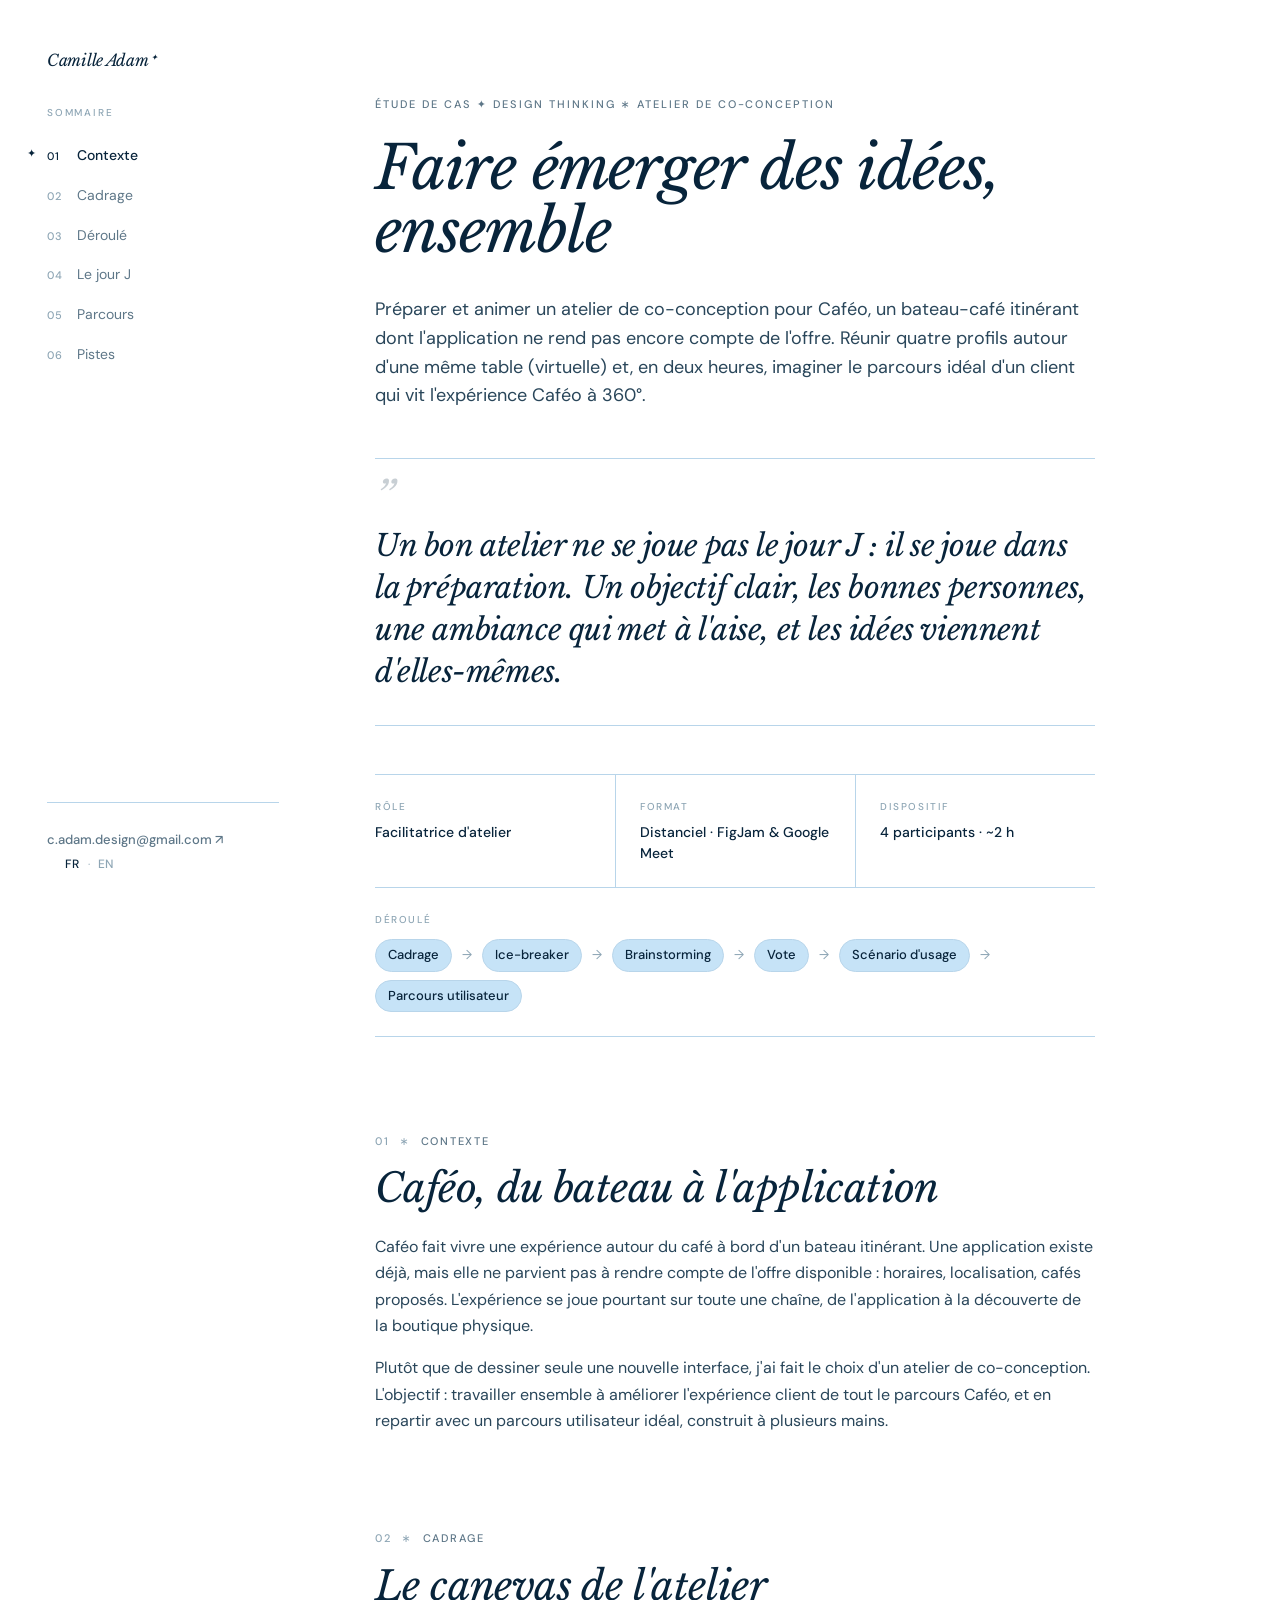
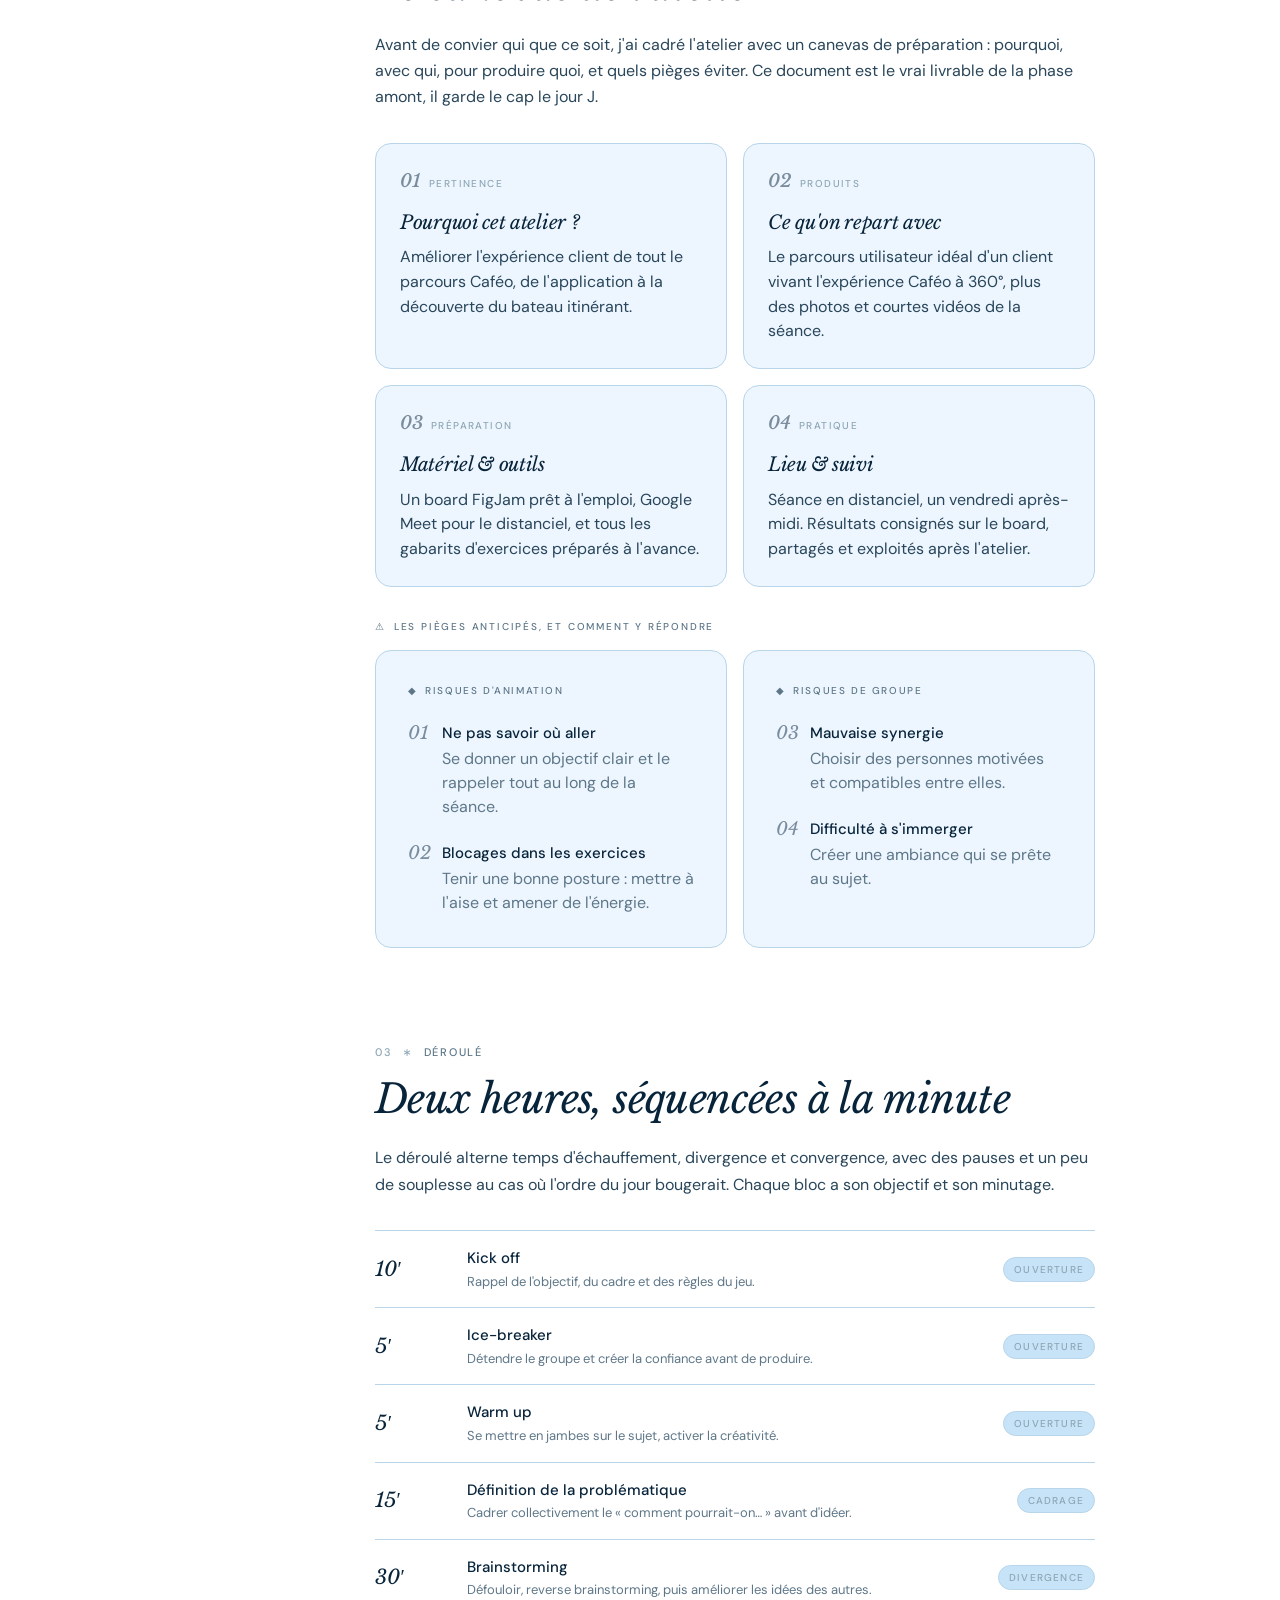
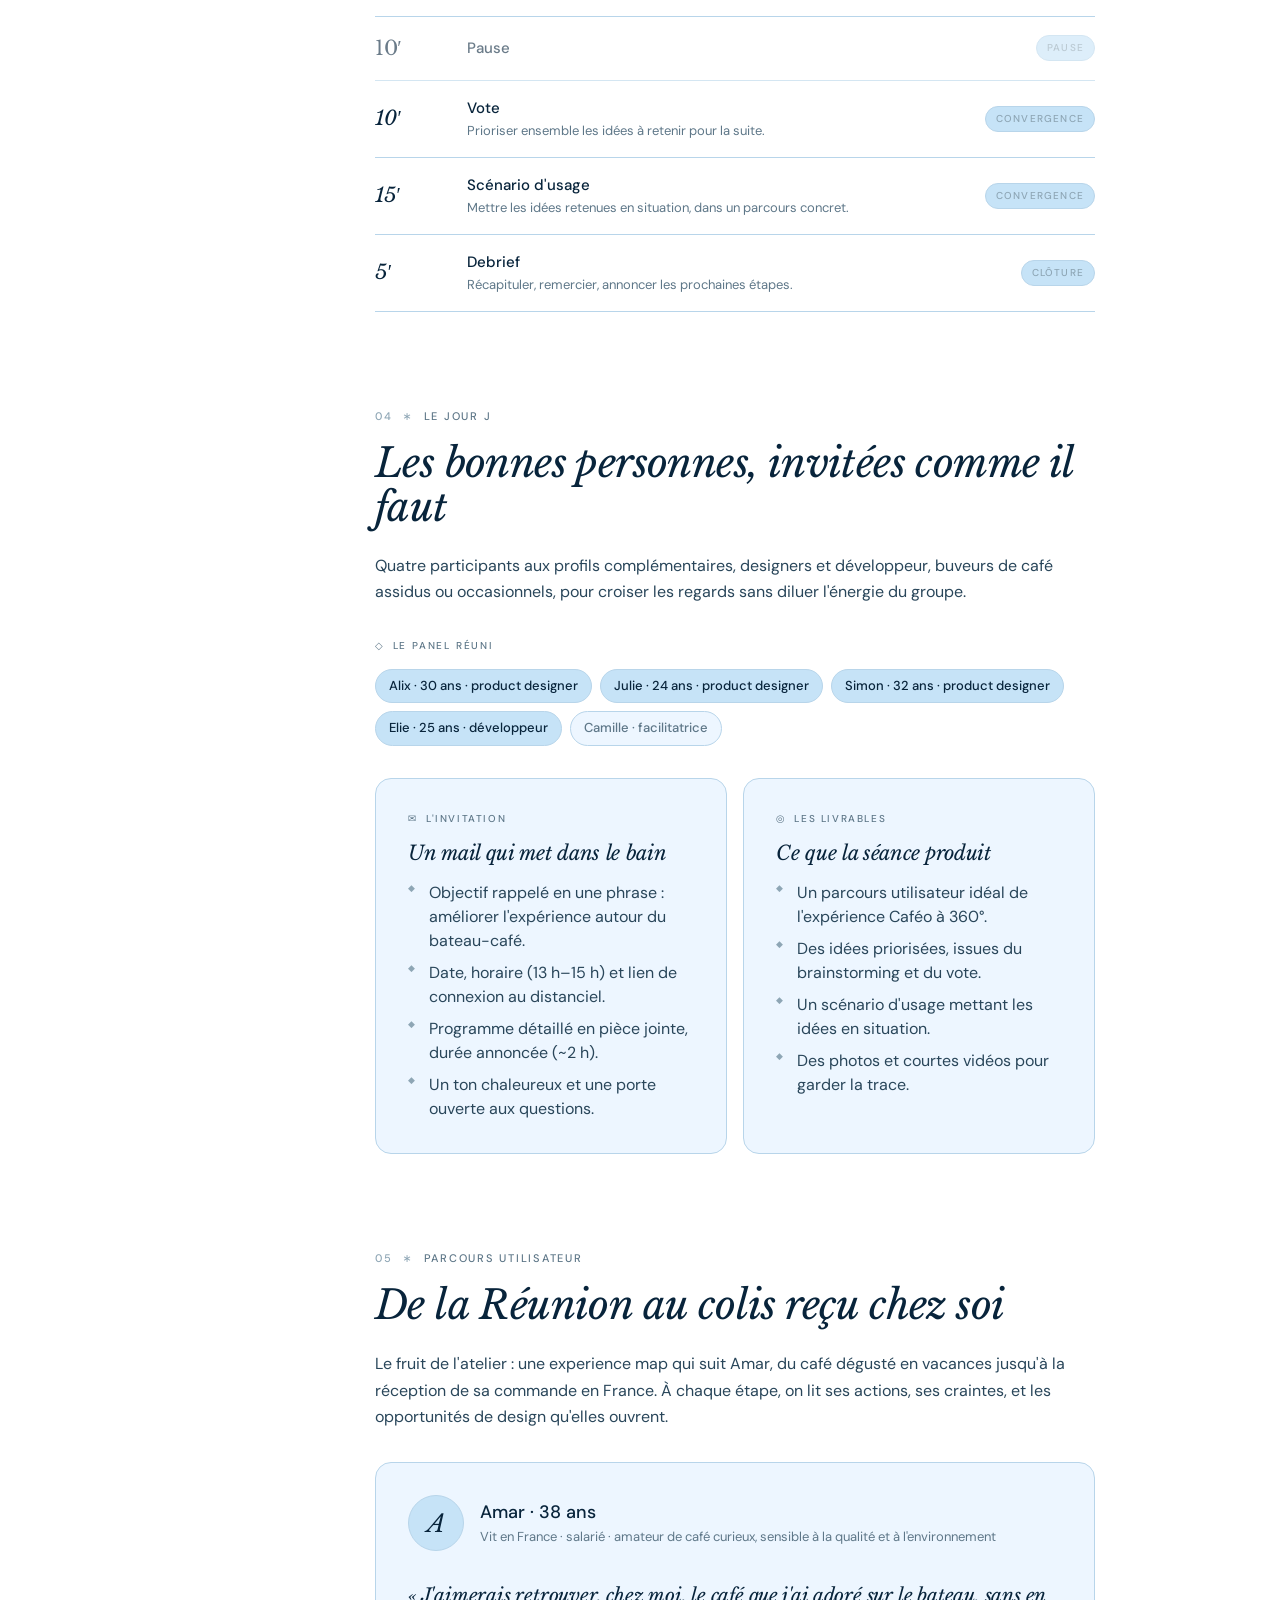
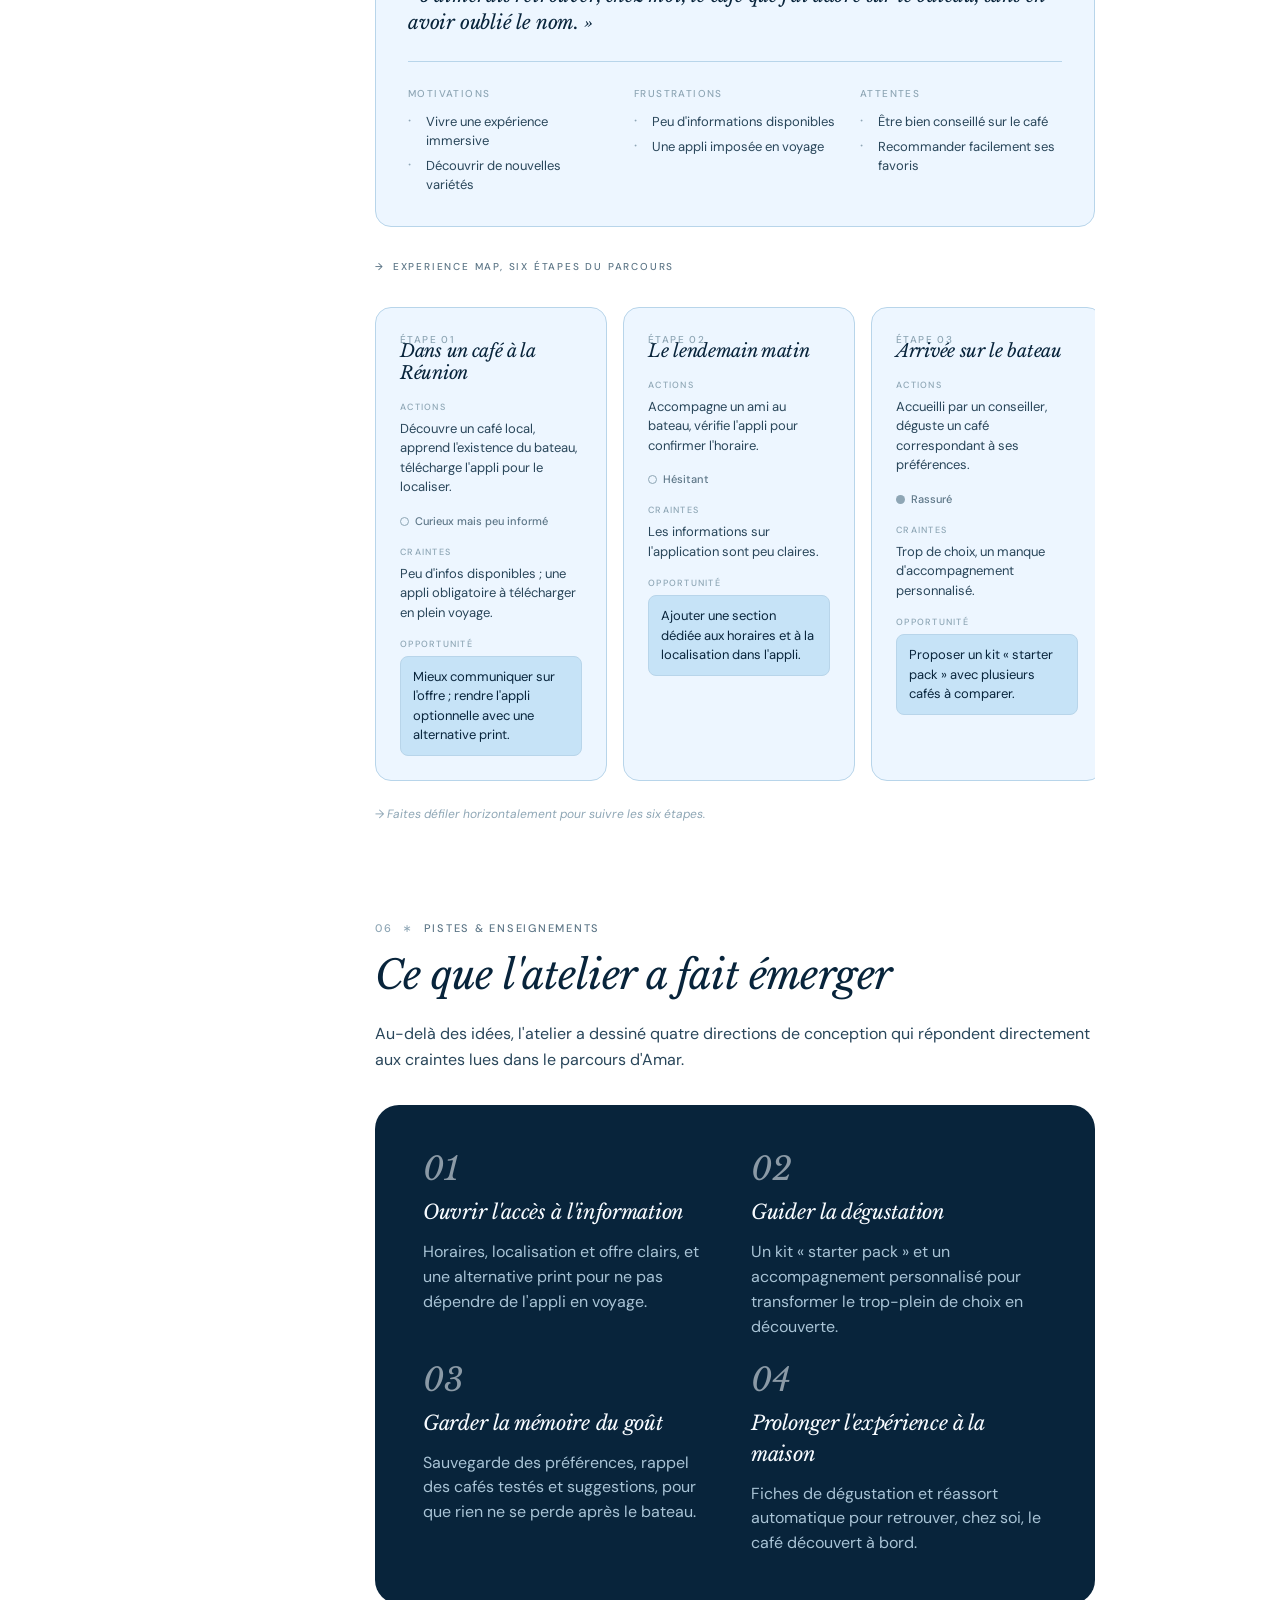
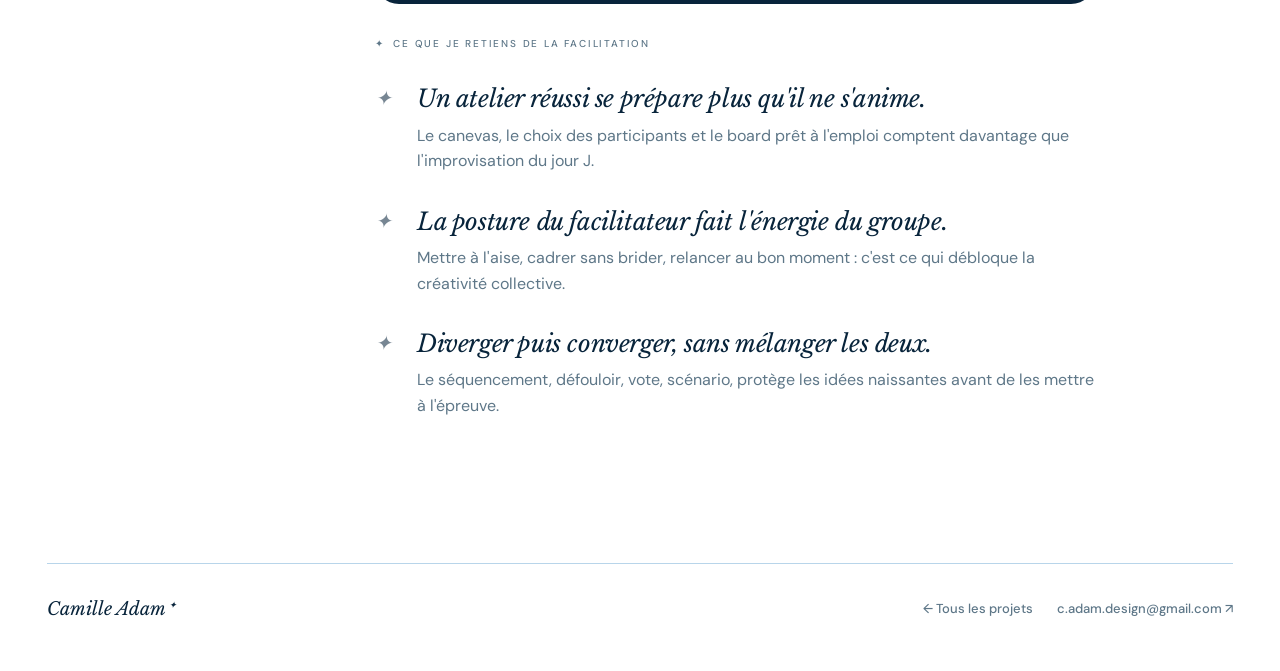
==== commit 23b3c69b: "Update portfolio case studies and monitoring page" ====
--- a/Etude de cas - Atelier co-conception.html
+++ b/Etude de cas - Atelier co-conception.html
@@ -9,19 +9,19 @@
 <style>
 
 :root {
-  --color-canvas:          #FFF6BE;
-  --color-canvas-soft:     #FFFADC;
-  --color-surface-card:    #F5EDA0;
-  --color-surface-dark:    #1C1A14;
-  --color-surface-dark-el: #272520;
-  --color-ink:             #1C1A14;
-  --color-body:            #3D3A32;
-  --color-muted:           #6E6A60;
-  --color-muted-soft:      #9E9A90;
-  --color-hairline:        #E8E080;
-  --color-hairline-soft:   #F0ECA0;
-  --color-on-dark:         #FFF6BE;
-  --color-on-dark-soft:    #9E9A90;
+  --color-canvas:          #FFFFFF;
+  --color-canvas-soft:     #EDF6FF;
+  --color-surface-card:    #C6E3F7;
+  --color-surface-dark:    #08243B;
+  --color-surface-dark-el: #123B59;
+  --color-ink:             #08243B;
+  --color-body:            #29465A;
+  --color-muted:           #5E7788;
+  --color-muted-soft:      #8EA6B5;
+  --color-hairline:        #B8D5EA;
+  --color-hairline-soft:   #D9EBF7;
+  --color-on-dark:         #F7FBFF;
+  --color-on-dark-soft:    #A9C4D6;
 
   --font-display: 'Libre Baskerville', Georgia, serif;
   --font-body:    'DM Sans', system-ui, sans-serif;
@@ -44,7 +44,7 @@
 html { overflow-x: hidden; scrollbar-gutter: stable both-edges; }
 body {
   background: var(--color-canvas); color: var(--color-ink);
-  font-family: var(--font-body); font-size: 15px; font-weight: 400; line-height: 1.55;
+  font-family: var(--font-body); font-size: 16px; font-weight: 400; line-height: 1.55;
   -webkit-font-smoothing: antialiased;
 }
 a { text-decoration: none; color: inherit; }
@@ -114,7 +114,7 @@
 .sec-eyebrow { font-family: var(--font-body); font-size: 11px; font-weight: 500; letter-spacing: 0.16em; text-transform: uppercase; color: var(--color-muted); display: flex; align-items: center; gap: 10px; margin-bottom: var(--space-md); }
 .sec-eyebrow .num, .sec-eyebrow .sep { color: var(--color-muted-soft); }
 .sec-title { font-family: var(--font-display); font-style: italic; font-size: clamp(28px, 3.4vw, 40px); font-weight: 400; line-height: 1.1; letter-spacing: -0.6px; color: var(--color-ink); margin-bottom: var(--space-lg); }
-.prose { font-family: var(--font-body); font-size: 17px; font-weight: 400; color: var(--color-body); line-height: 1.65; }
+.prose { font-family: var(--font-body); font-size: 16px; font-weight: 400; color: var(--color-body); line-height: 1.65; }
 .prose + .prose { margin-top: var(--space-md); }
 
 /* Chips */
@@ -129,7 +129,7 @@
 .c7-key { font-family: var(--font-body); font-size: 10px; font-weight: 500; letter-spacing: 0.14em; text-transform: uppercase; color: var(--color-muted-soft); display: flex; align-items: baseline; gap: 8px; margin-bottom: var(--space-sm); }
 .c7-key .n { font-family: var(--font-display); font-style: italic; font-size: 18px; color: var(--color-ink); opacity: 0.5; letter-spacing: 0; }
 .c7-head { font-family: var(--font-display); font-style: italic; font-size: 19px; letter-spacing: -0.3px; color: var(--color-ink); margin-bottom: var(--space-xs); }
-.c7-body { font-family: var(--font-body); font-size: 14px; color: var(--color-body); line-height: 1.55; }
+.c7-body { font-family: var(--font-body); font-size: 16px; color: var(--color-body); line-height: 1.55; }
 
 /* Agenda / déroulé */
 .agenda { display: flex; flex-direction: column; margin-top: var(--space-xl); border-top: 1px solid var(--color-hairline); }
@@ -178,7 +178,7 @@
 .reco-card { display: flex; flex-direction: column; gap: var(--space-sm); }
 .reco-num { font-family: var(--font-display); font-style: italic; font-size: 32px; color: var(--color-on-dark); line-height: 1; opacity: 0.55; }
 .reco-head { font-family: var(--font-display); font-style: italic; font-size: 20px; color: var(--color-on-dark); letter-spacing: -0.3px; }
-.reco-body { font-family: var(--font-body); font-size: 14px; color: var(--color-on-dark-soft); line-height: 1.55; }
+.reco-body { font-family: var(--font-body); font-size: 16px; color: var(--color-on-dark-soft); line-height: 1.55; }
 
 /* Learnings */
 .learnings { display: flex; flex-direction: column; gap: var(--space-xl); margin-top: var(--space-xl); }
@@ -193,7 +193,7 @@
 .duo-key { font-family: var(--font-body); font-size: 10px; font-weight: 500; letter-spacing: 0.16em; text-transform: uppercase; color: var(--color-muted); display: flex; align-items: center; gap: 8px; margin-bottom: var(--space-sm); }
 .duo-head { font-family: var(--font-display); font-style: italic; font-size: 20px; letter-spacing: -0.3px; color: var(--color-ink); margin-bottom: var(--space-sm); }
 .duo-list { list-style: none; display: flex; flex-direction: column; gap: 8px; margin-top: var(--space-sm); }
-.duo-list li { font-family: var(--font-body); font-size: 14px; color: var(--color-body); line-height: 1.5; display: grid; grid-template-columns: 15px 1fr; gap: 6px; }
+.duo-list li { font-family: var(--font-body); font-size: 16px; color: var(--color-body); line-height: 1.5; display: grid; grid-template-columns: 15px 1fr; gap: 6px; }
 .duo-list li::before { content: '◆'; color: var(--color-muted-soft); font-size: 9px; line-height: 1.6; }
 
 /* Traps — stacked title + description for readability */
@@ -204,7 +204,7 @@
 .trap-item { display: grid; grid-template-columns: 22px 1fr; gap: var(--space-sm); align-items: start; }
 .trap-num { font-family: var(--font-display); font-style: italic; font-size: 18px; line-height: 1.2; color: var(--color-ink); opacity: 0.5; }
 .trap-risk { font-family: var(--font-body); font-size: 15px; font-weight: 500; color: var(--color-ink); line-height: 1.35; margin-bottom: 4px; }
-.trap-fix { font-family: var(--font-body); font-size: 14px; color: var(--color-muted); line-height: 1.5; }
+.trap-fix { font-family: var(--font-body); font-size: 16px; color: var(--color-muted); line-height: 1.5; }
 
 /* CLOSER */
 .closer { grid-column: 1 / -1; padding-bottom: var(--space-xxl); padding-top: var(--space-xl); border-top: 1px solid var(--color-hairline); display: flex; align-items: center; justify-content: space-between; gap: var(--space-lg); flex-wrap: wrap; }
@@ -811,7 +811,7 @@
     var dict = I18N[lang] || I18N.fr;
     document.querySelectorAll('[data-i18n]').forEach(function (el) {
       var key = el.getAttribute('data-i18n');
-      if (dict[key] != null) el.innerHTML = dict[key];
+      if (dict[key] != null) el.innerHTML = dict[key].replace(/ — /g, ', ');
     });
     document.documentElement.lang = lang;
     if (DOC_TITLE[lang]) document.title = DOC_TITLE[lang];
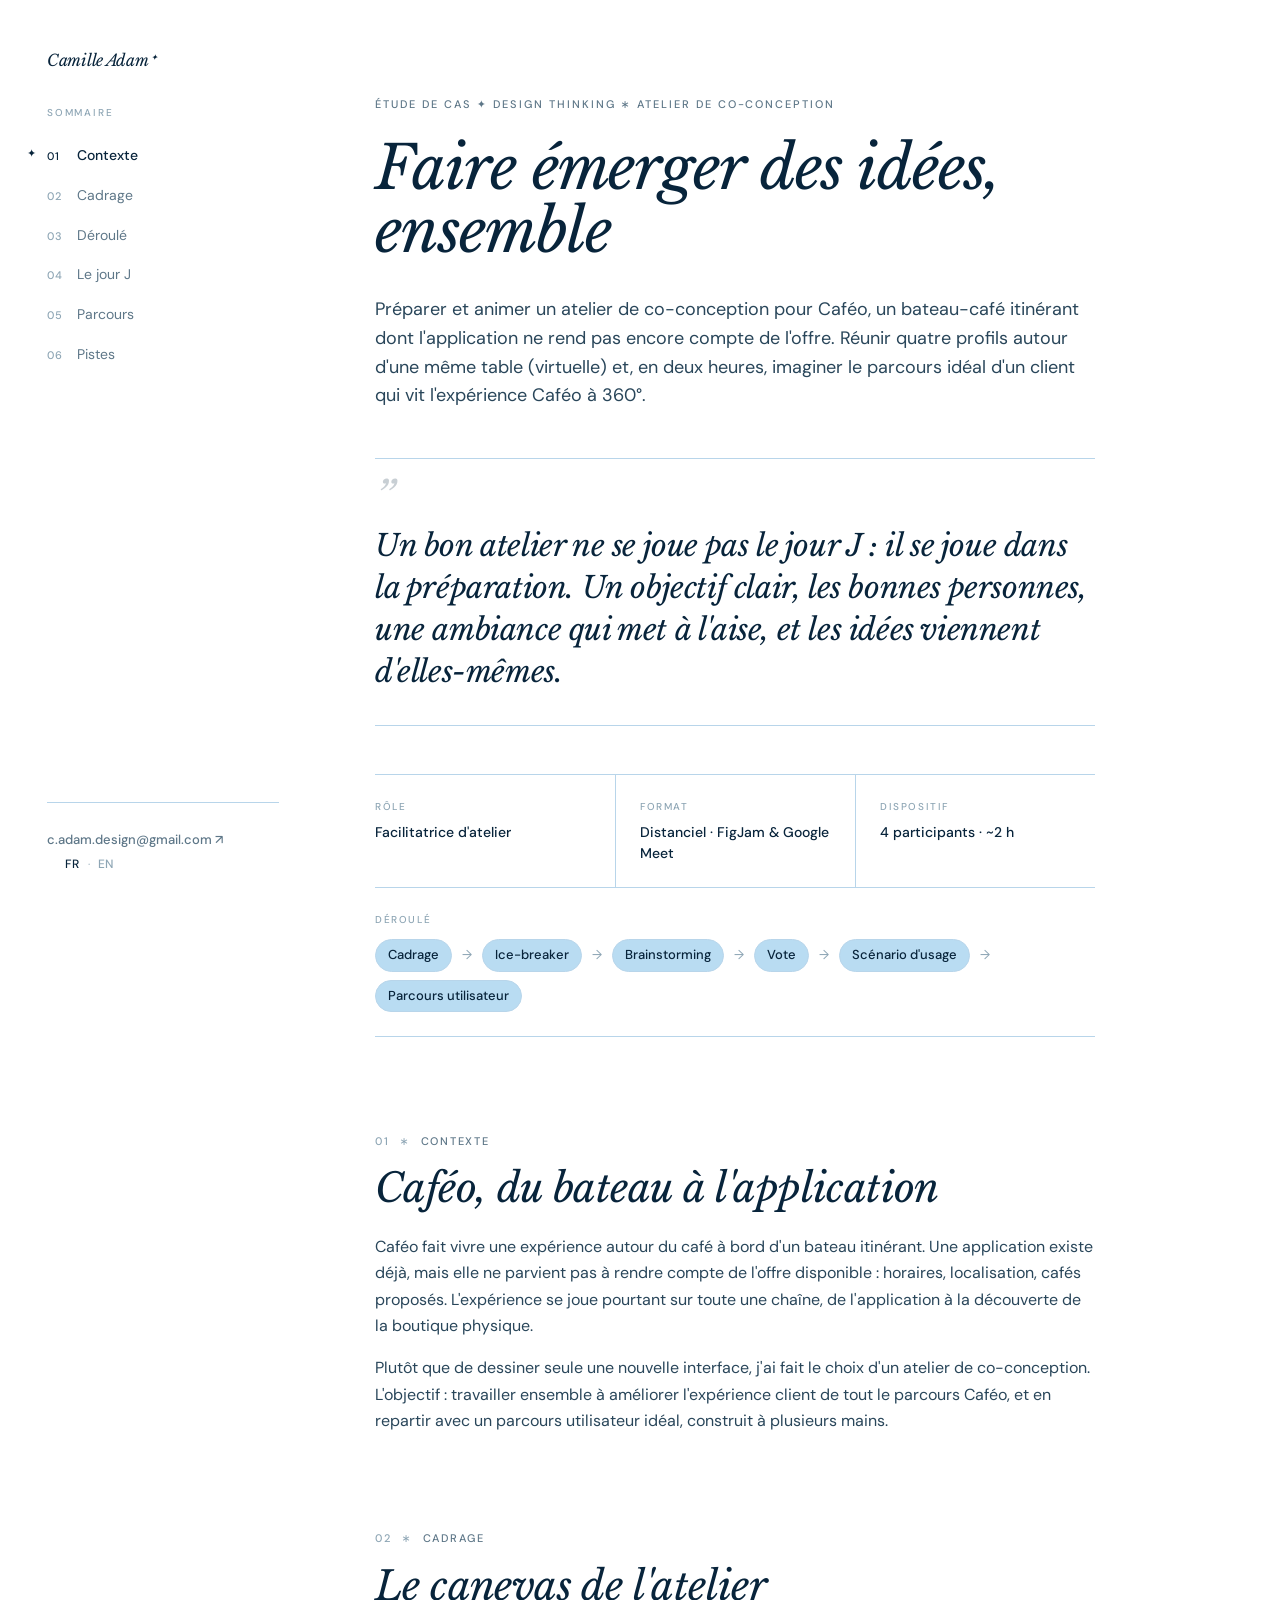
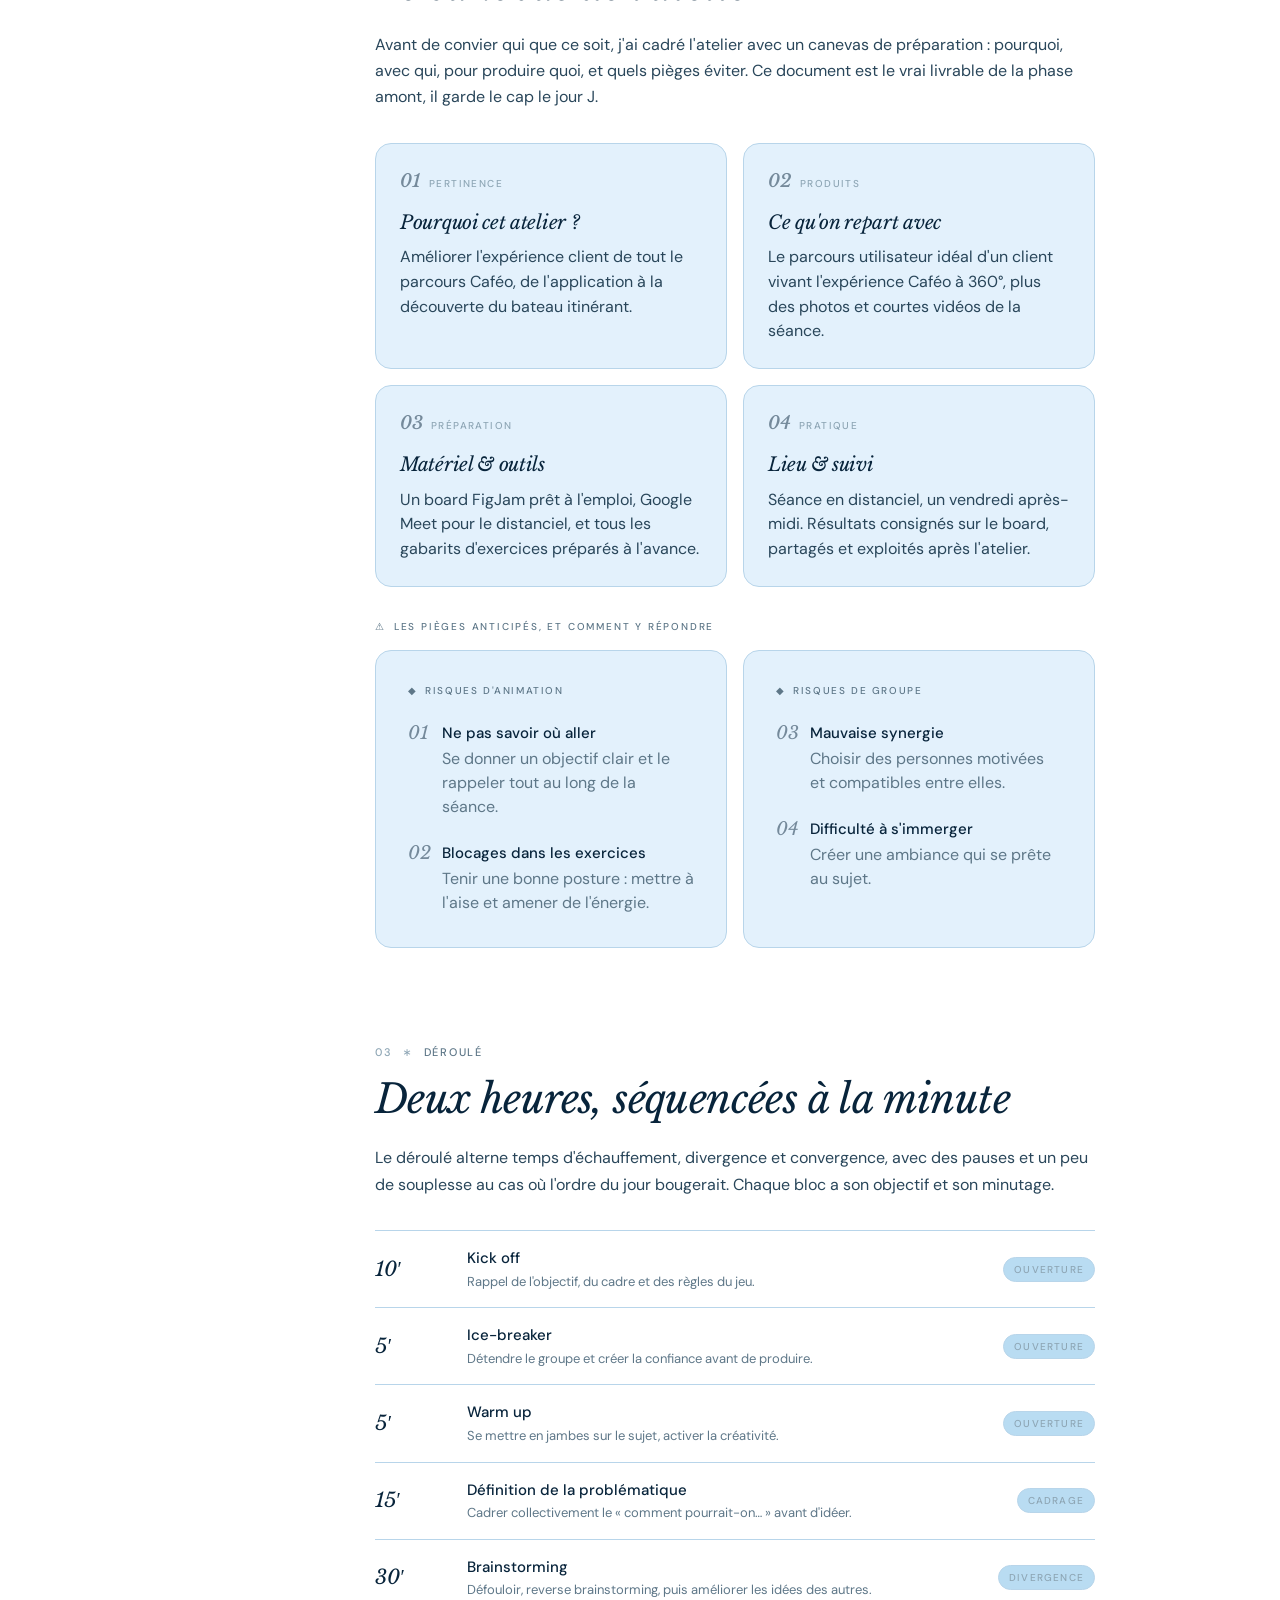
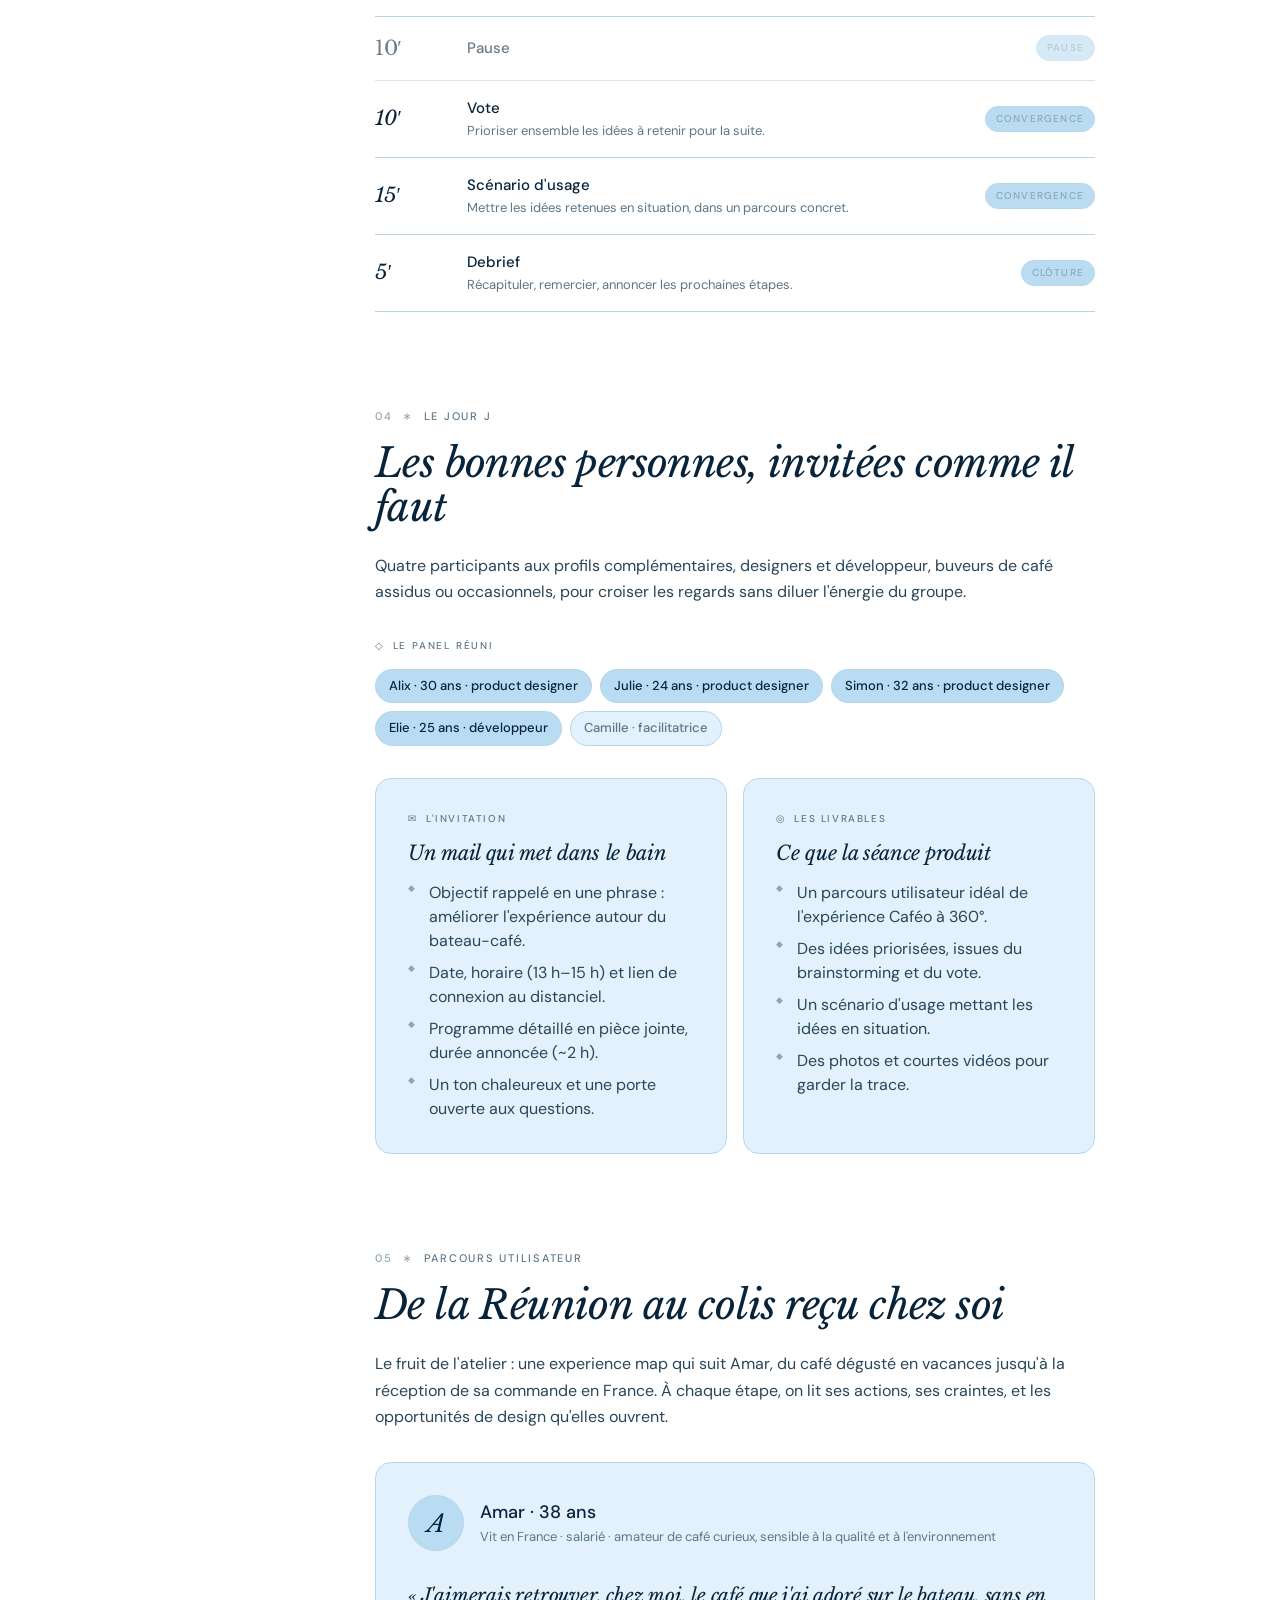
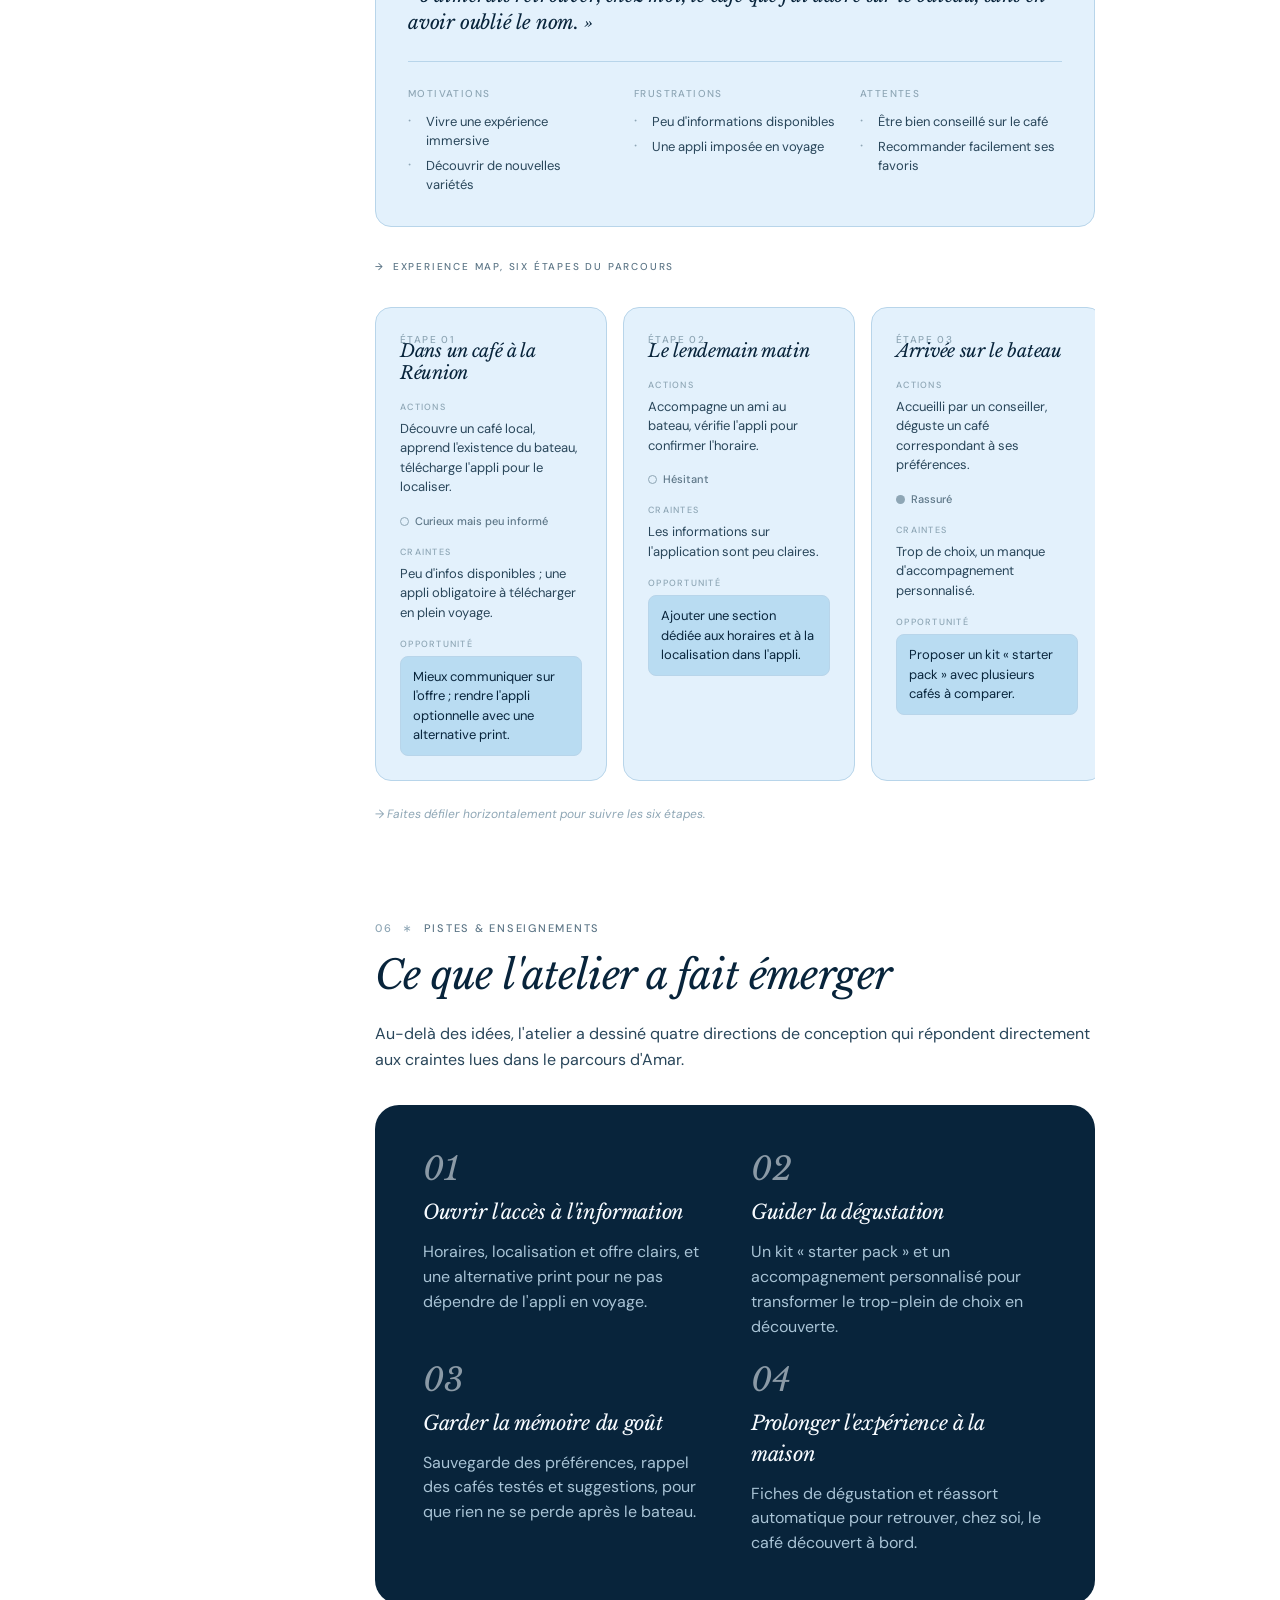
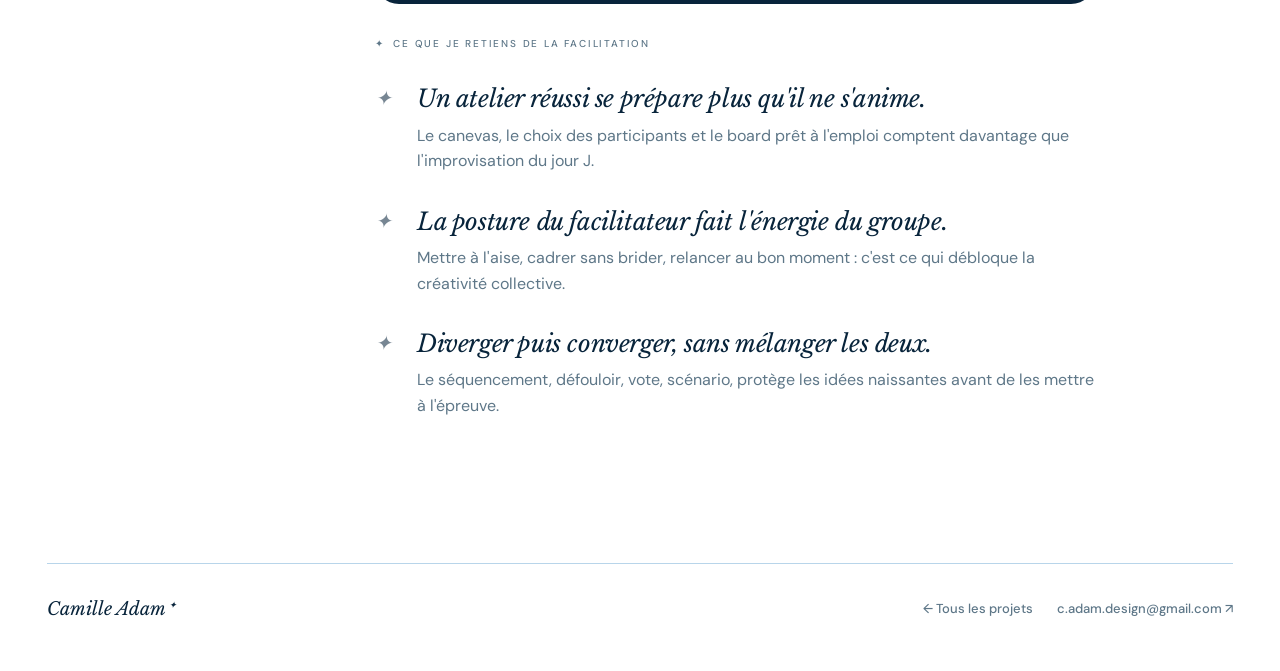
==== commit 7aee07df: "Fix project page mobile header" ====
--- a/Etude de cas - Atelier co-conception.html
+++ b/Etude de cas - Atelier co-conception.html
@@ -10,8 +10,8 @@
 
 :root {
   --color-canvas:          #FFFFFF;
-  --color-canvas-soft:     #EDF6FF;
-  --color-surface-card:    #C6E3F7;
+  --color-canvas-soft:     #E3F1FC;
+  --color-surface-card:    #B9DCF2;
   --color-surface-dark:    #08243B;
   --color-surface-dark-el: #123B59;
   --color-ink:             #08243B;
@@ -221,6 +221,7 @@
   .rail-sig { margin-bottom: 0; }
   .pagehead { bottom: var(--space-md); left: var(--space-lg); }
   .rail-label { display: none; }
+  .rail-nav { flex-direction: row; flex-wrap: wrap; gap: 0 var(--space-md); width: 100%; }
   .rail-nav { flex-direction: row; flex-wrap: wrap; gap: 0 var(--space-md); width: 100%; }
   .rail-nav a { padding: 6px 0; }
   .rail-nav a.active::before { display: none; }
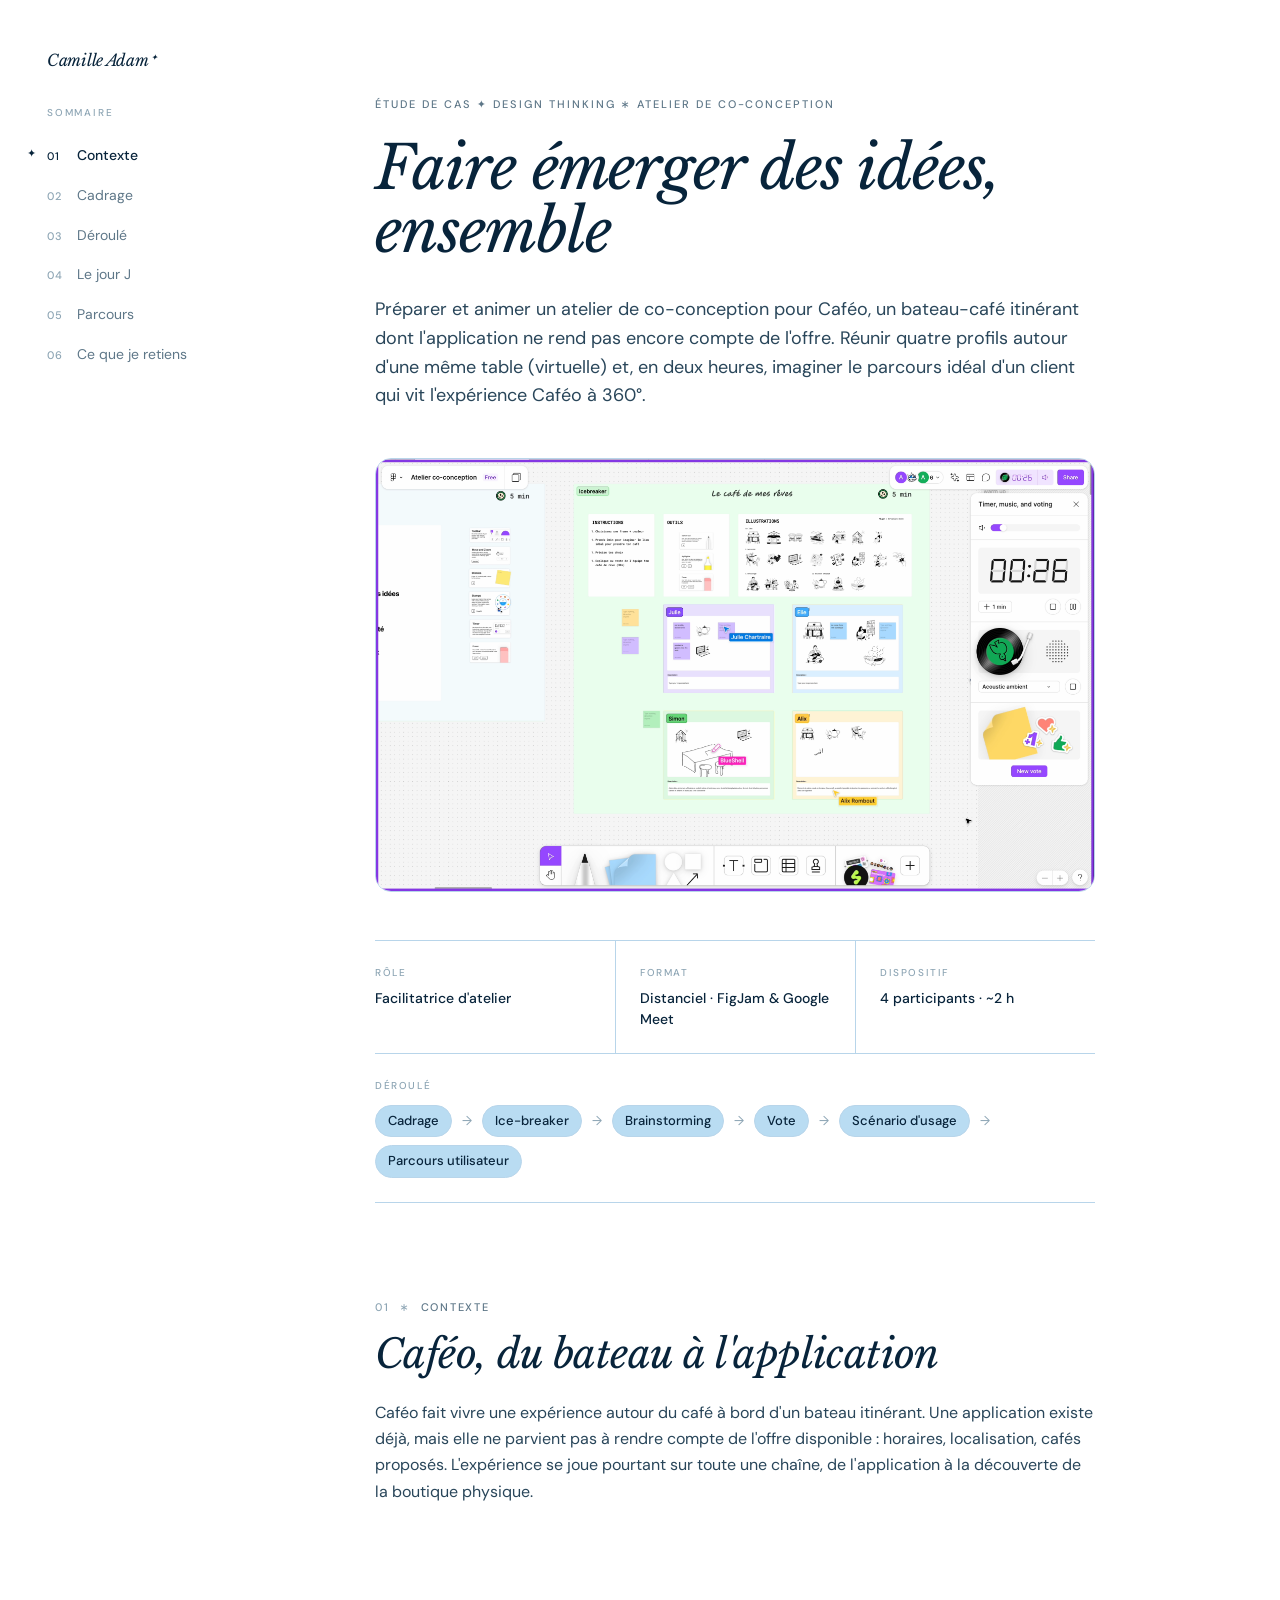
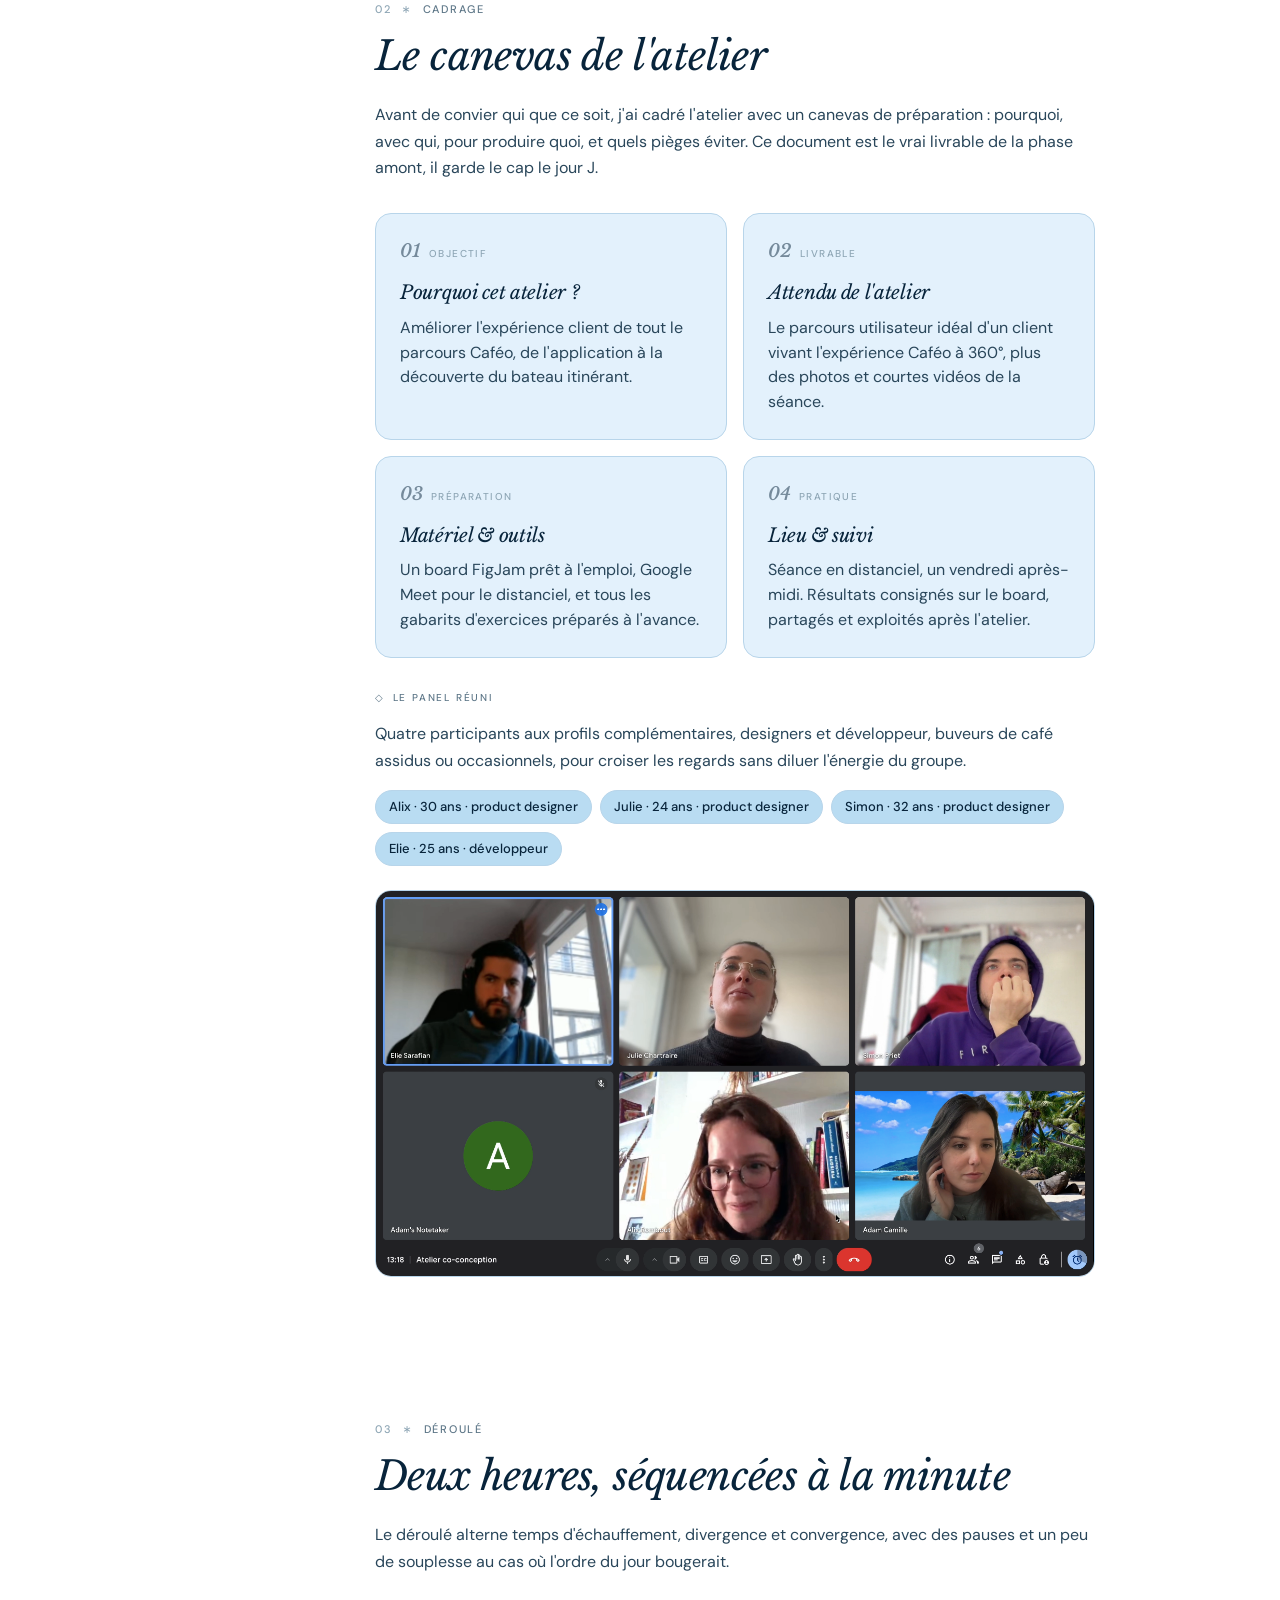
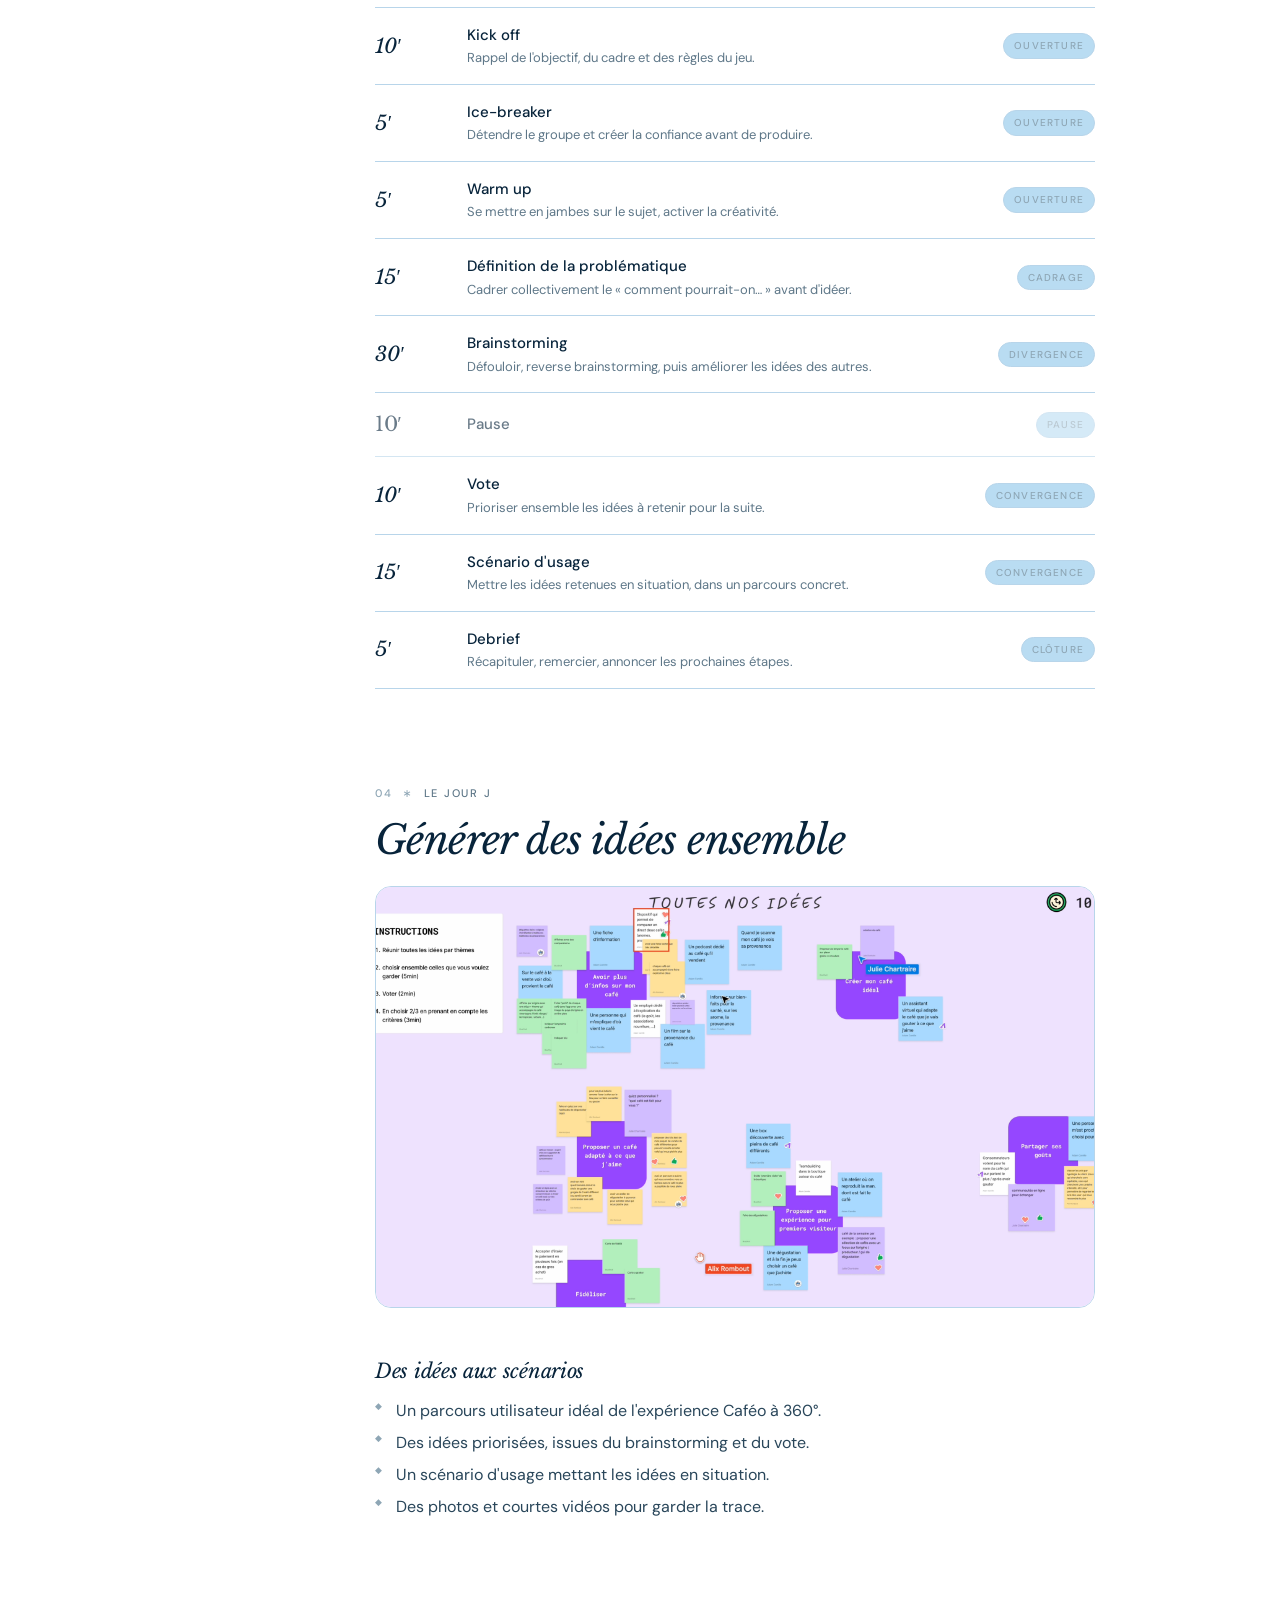
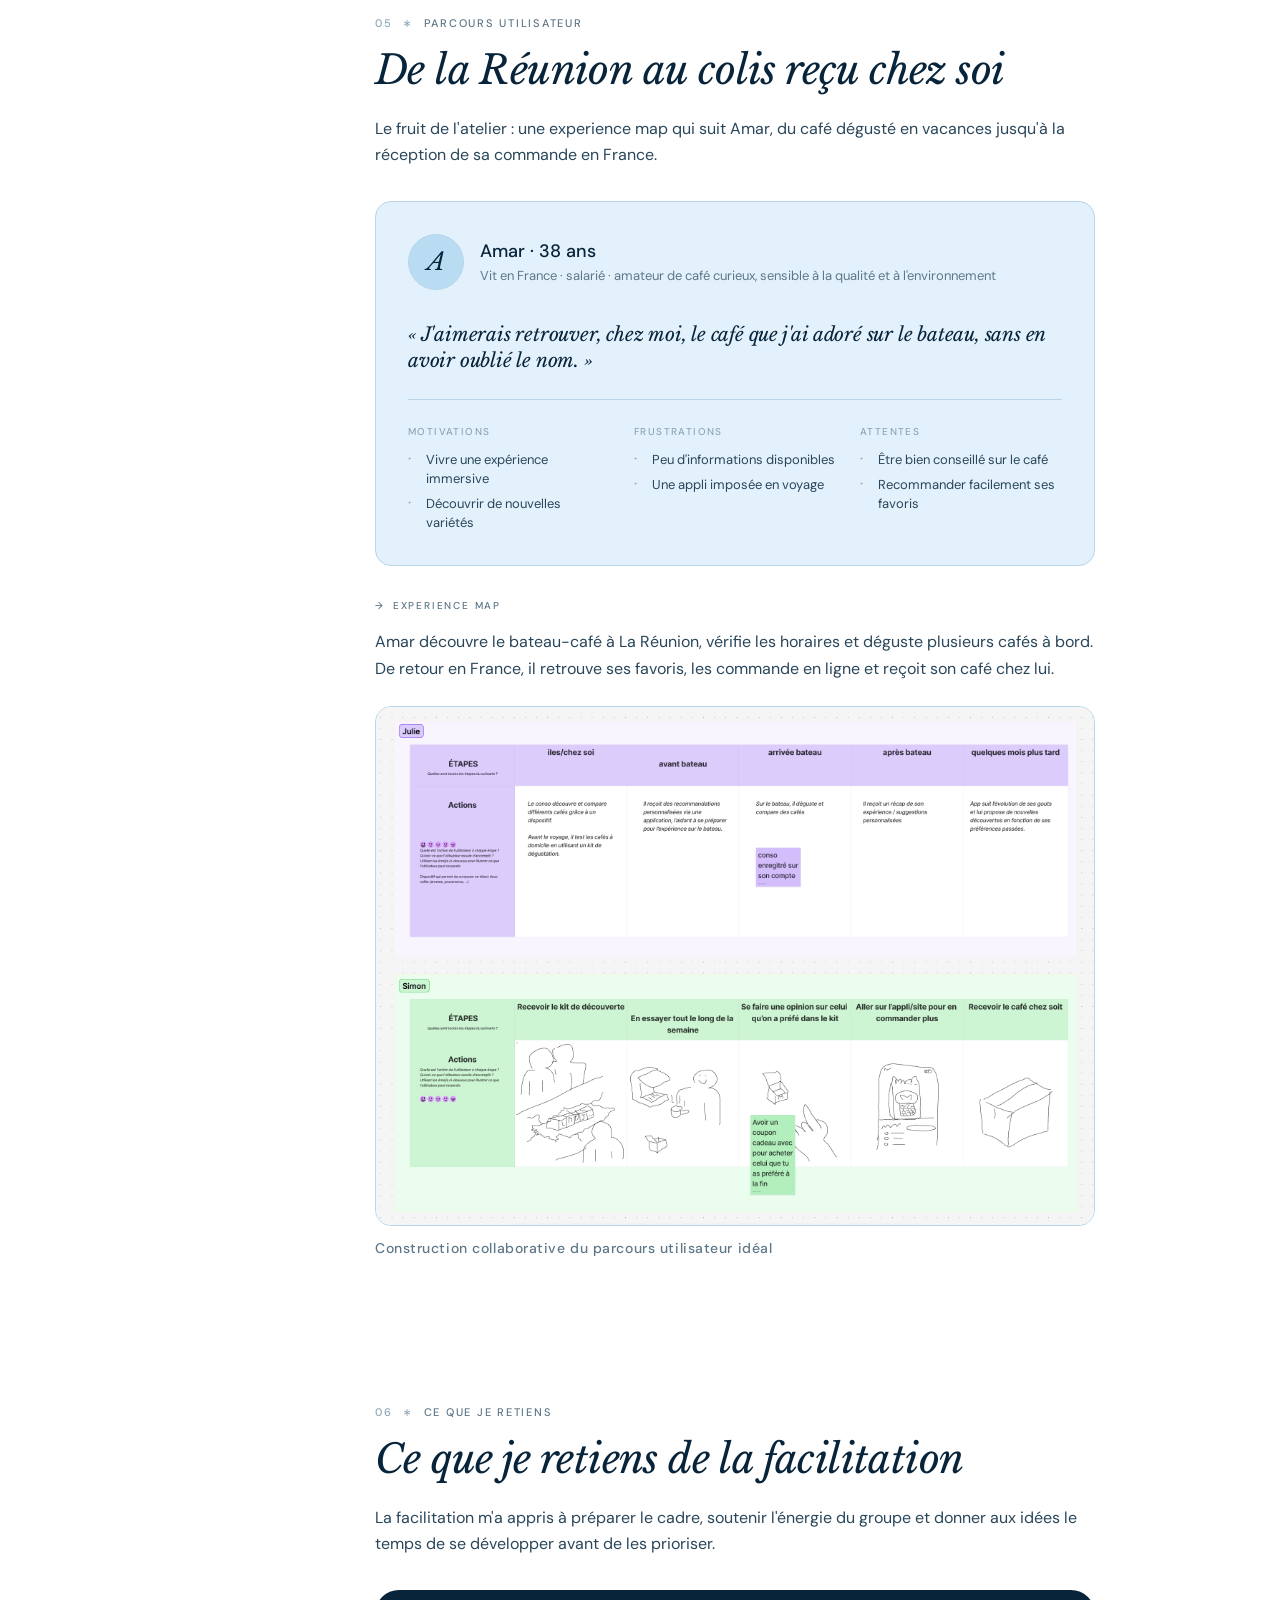
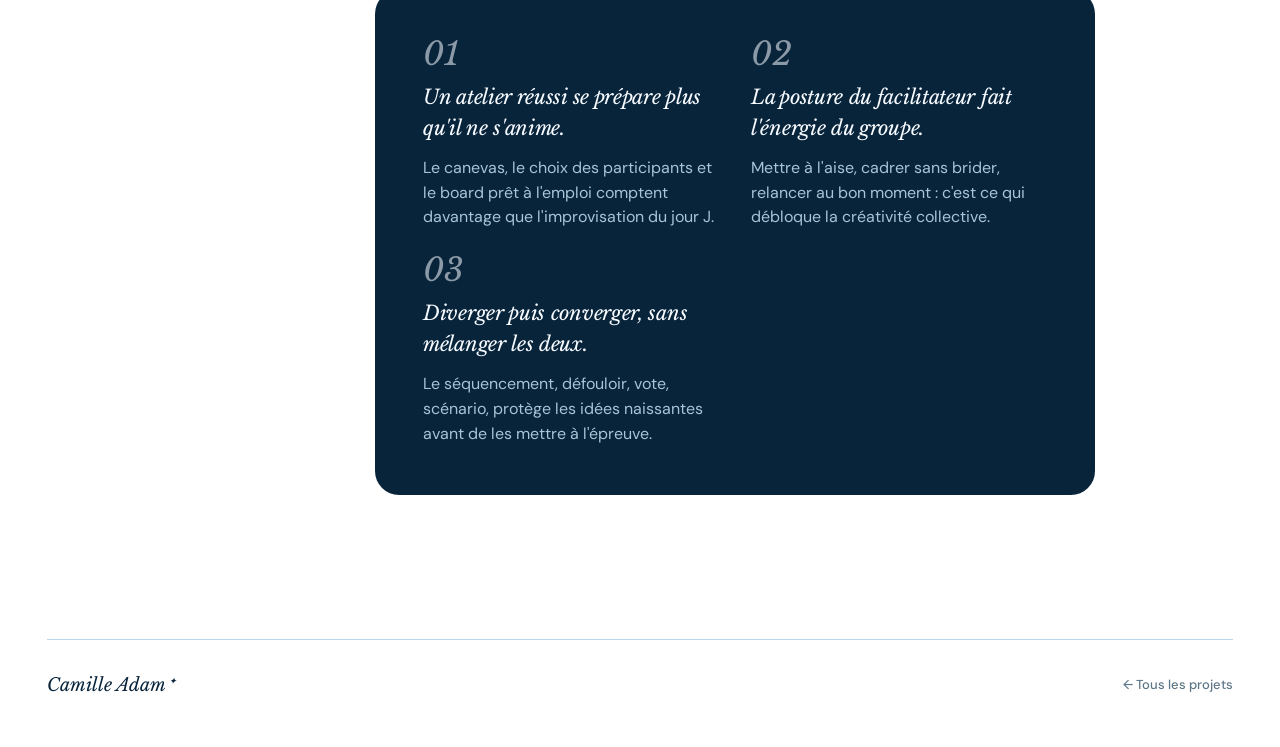
==== commit a865db5a: "Refine co-design workshop case study" ====
--- a/Etude de cas - Atelier co-conception.html
+++ b/Etude de cas - Atelier co-conception.html
@@ -86,6 +86,10 @@
 .rail-contact:hover { color: var(--color-ink); }
 
 .content { max-width: 720px; padding: var(--space-section) 0 var(--space-xxl); }
+.plate { margin: 0 0 var(--space-xxl); }
+.plate img { display: block; width: 100%; height: auto; border-radius: var(--radius-xl); border: 1px solid var(--color-hairline); }
+.plate-cap { font-family: var(--font-body); font-size: 14px; font-weight: 500; letter-spacing: 0.04em; color: var(--color-muted); margin-top: var(--space-sm); }
+.panel-image { margin-top: var(--space-lg); }
 
 /* HERO */
 .eyebrow { font-family: var(--font-body); font-size: 11px; font-weight: 500; letter-spacing: 0.18em; text-transform: uppercase; color: var(--color-muted); margin-bottom: var(--space-lg); }
@@ -119,6 +123,7 @@
 
 /* Chips */
 .chips-label { font-family: var(--font-body); font-size: 10px; font-weight: 500; letter-spacing: 0.18em; text-transform: uppercase; color: var(--color-muted); display: flex; align-items: center; gap: 8px; margin: var(--space-xl) 0 var(--space-md); }
+.panel-intro { margin-bottom: var(--space-md); }
 .chips { display: flex; flex-wrap: wrap; gap: var(--space-xs); }
 .chip { font-family: var(--font-body); font-size: 13px; font-weight: 500; color: var(--color-ink); background: var(--color-surface-card); border: 1px solid var(--color-hairline); padding: 6px 13px; border-radius: 999px; }
 .chip.is-soft { background: var(--color-canvas-soft); color: var(--color-muted); }
@@ -156,22 +161,6 @@
 .persona-col li { font-family: var(--font-body); font-size: 13px; color: var(--color-body); line-height: 1.45; display: grid; grid-template-columns: 13px 1fr; gap: 5px; }
 .persona-col li::before { content: '·'; color: var(--color-muted-soft); font-size: 16px; line-height: 1; }
 
-/* Experience map */
-.map-scroll { margin-top: var(--space-xl); overflow-x: auto; padding-bottom: var(--space-sm); }
-.map-grid { display: grid; grid-auto-flow: column; grid-auto-columns: 232px; gap: var(--space-md); min-width: min-content; }
-.map-col { border-radius: var(--radius-xl); border: 1px solid var(--color-hairline); background: var(--color-canvas-soft); padding: var(--space-lg); display: flex; flex-direction: column; gap: var(--space-md); }
-.map-step { font-family: var(--font-body); font-size: 10px; font-weight: 500; letter-spacing: 0.14em; text-transform: uppercase; color: var(--color-muted-soft); }
-.map-phase { font-family: var(--font-display); font-style: italic; font-size: 18px; letter-spacing: -0.3px; color: var(--color-ink); line-height: 1.2; margin-top: -6px; }
-.map-block-key { font-family: var(--font-body); font-size: 9px; font-weight: 500; letter-spacing: 0.14em; text-transform: uppercase; color: var(--color-muted-soft); margin-bottom: 4px; }
-.map-actions { font-family: var(--font-body); font-size: 13px; color: var(--color-body); line-height: 1.5; }
-.map-pain { font-family: var(--font-body); font-size: 13px; color: var(--color-body); line-height: 1.5; }
-.map-opp { font-family: var(--font-body); font-size: 13px; color: var(--color-ink); line-height: 1.5; background: var(--color-surface-card); border: 1px solid var(--color-hairline); border-radius: var(--radius-md); padding: 10px 12px; }
-.map-emo { display: inline-flex; align-items: center; gap: 6px; font-family: var(--font-body); font-size: 11px; font-weight: 500; color: var(--color-muted); }
-.map-emo .dot { width: 9px; height: 9px; border-radius: 50%; background: var(--color-muted-soft); }
-.map-emo.up .dot { background: var(--color-ink); }
-.map-emo.down .dot { background: transparent; border: 1.5px solid var(--color-muted-soft); }
-.map-hint { font-family: var(--font-body); font-size: 12px; color: var(--color-muted-soft); margin-top: var(--space-sm); font-style: italic; }
-
 /* Reco (dark band) */
 .reco { margin-top: var(--space-xl); background: var(--color-surface-dark); border-radius: 24px; padding: var(--space-xxl); }
 .reco-grid { display: grid; grid-template-columns: repeat(2, 1fr); gap: var(--space-lg) var(--space-xl); }
@@ -189,6 +178,7 @@
 
 /* Deliverables duo */
 .duo { display: grid; grid-template-columns: 1fr 1fr; gap: var(--space-md); margin-top: var(--space-xl); }
+.ideas-output { margin-top: var(--space-xl); }
 .duo-card { border-radius: var(--radius-xl); border: 1px solid var(--color-hairline); background: var(--color-canvas-soft); padding: var(--space-xl); }
 .duo-key { font-family: var(--font-body); font-size: 10px; font-weight: 500; letter-spacing: 0.16em; text-transform: uppercase; color: var(--color-muted); display: flex; align-items: center; gap: 8px; margin-bottom: var(--space-sm); }
 .duo-head { font-family: var(--font-display); font-style: italic; font-size: 20px; letter-spacing: -0.3px; color: var(--color-ink); margin-bottom: var(--space-sm); }
@@ -243,14 +233,6 @@
 </head>
 <body>
 
-<div class="pagehead">
-  <div class="lang-switch" role="group" aria-label="Langue / Language">
-    <button type="button" data-lang="fr" class="active" aria-pressed="true">FR</button>
-    <span class="lang-sep" aria-hidden="true">·</span>
-    <button type="button" data-lang="en" aria-pressed="false">EN</button>
-  </div>
-</div>
-
 <div class="shell">
 
   <aside class="rail">
@@ -264,9 +246,6 @@
       <li><a data-anchor="parcours"><span class="n">05</span><span data-i18n="rail.parcours">Parcours</span></a></li>
       <li><a data-anchor="pistes"><span class="n">06</span><span data-i18n="rail.pistes">Pistes</span></a></li>
     </ul>
-    <div class="rail-foot">
-      <a href="mailto:c.adam.design@gmail.com" class="rail-contact">c.adam.design@gmail.com ↗</a>
-    </div>
   </aside>
 
   <div class="content" data-screen-label="Étude de cas — Atelier de co-conception">
@@ -281,13 +260,9 @@
       l'expérience Caféo à 360°.
     </p>
 
-    <div class="empathy fade-up fade-up-4">
-      <span class="empathy-glyph">”</span>
-      <p class="empathy-text" data-i18n="hero.empathy">
-        Un bon atelier ne se joue pas le jour J : il se joue dans la préparation. Un objectif clair,
-        les bonnes personnes, une ambiance qui met à l'aise — et les idées viennent d'elles-mêmes.
-      </p>
-    </div>
+    <figure class="plate fade-up fade-up-4">
+      <img src="img/image_atelier.png" alt="Tableau collaboratif d'un atelier de co-conception autour d'un café itinérant.">
+    </figure>
 
     <div class="meta fade-up fade-up-4">
       <div class="meta-cell">
@@ -326,11 +301,6 @@
         localisation, cafés proposés. L'expérience se joue pourtant sur toute une chaîne — de
         l'application à la découverte de la boutique physique.
       </p>
-      <p class="prose" data-i18n="ctx.p2">
-        Plutôt que de dessiner seule une nouvelle interface, j'ai fait le choix d'un atelier de
-        co-conception. L'objectif : travailler ensemble à améliorer l'expérience client de tout le
-        parcours Caféo, et en repartir avec un parcours utilisateur idéal, construit à plusieurs mains.
-      </p>
     </section>
 
     <!-- 02 CADRAGE -->
@@ -345,13 +315,13 @@
 
       <div class="canvas7">
         <div class="c7">
-          <div class="c7-key"><span class="n">01</span><span data-i18n="cad.k1">Pertinence</span></div>
+          <div class="c7-key"><span class="n">01</span><span data-i18n="cad.k1">Objectif</span></div>
           <div class="c7-head" data-i18n="cad.h1">Pourquoi cet atelier ?</div>
           <div class="c7-body" data-i18n="cad.b1">Améliorer l'expérience client de tout le parcours Caféo, de l'application à la découverte du bateau itinérant.</div>
         </div>
         <div class="c7">
-          <div class="c7-key"><span class="n">02</span><span data-i18n="cad.k2">Produits</span></div>
-          <div class="c7-head" data-i18n="cad.h2">Ce qu'on repart avec</div>
+          <div class="c7-key"><span class="n">02</span><span data-i18n="cad.k2">Livrable</span></div>
+          <div class="c7-head" data-i18n="cad.h2">Attendu de l'atelier</div>
           <div class="c7-body" data-i18n="cad.b2">Le parcours utilisateur idéal d'un client vivant l'expérience Caféo à 360°, plus des photos et courtes vidéos de la séance.</div>
         </div>
         <div class="c7">
@@ -366,23 +336,21 @@
         </div>
       </div>
 
-      <div class="chips-label"><span>⚠</span> <span data-i18n="cad.trapsLabel">Les pièges anticipés — et comment y répondre</span></div>
-      <div class="traps">
-        <div class="trap-card">
-          <div class="trap-key"><span>◆</span> <span data-i18n="cad.trapsK1">Risques d'animation</span></div>
-          <ul class="trap-list">
-            <li class="trap-item"><span class="trap-num">01</span><div><div class="trap-risk" data-i18n="cad.t1r">Ne pas savoir où aller</div><div class="trap-fix" data-i18n="cad.t1f">Se donner un objectif clair et le rappeler tout au long de la séance.</div></div></li>
-            <li class="trap-item"><span class="trap-num">02</span><div><div class="trap-risk" data-i18n="cad.t2r">Blocages dans les exercices</div><div class="trap-fix" data-i18n="cad.t2f">Tenir une bonne posture : mettre à l'aise et amener de l'énergie.</div></div></li>
-          </ul>
-        </div>
-        <div class="trap-card">
-          <div class="trap-key"><span>◆</span> <span data-i18n="cad.trapsK2">Risques de groupe</span></div>
-          <ul class="trap-list">
-            <li class="trap-item"><span class="trap-num">03</span><div><div class="trap-risk" data-i18n="cad.t3r">Mauvaise synergie</div><div class="trap-fix" data-i18n="cad.t3f">Choisir des personnes motivées et compatibles entre elles.</div></div></li>
-            <li class="trap-item"><span class="trap-num">04</span><div><div class="trap-risk" data-i18n="cad.t4r">Difficulté à s'immerger</div><div class="trap-fix" data-i18n="cad.t4f">Créer une ambiance qui se prête au sujet.</div></div></li>
-          </ul>
-        </div>
-      </div>
+      <div class="chips-label"><span>◇</span> <span data-i18n="jr.panelLabel">Le panel réuni</span></div>
+      <p class="prose panel-intro" data-i18n="jr.p1">
+        Quatre participants aux profils complémentaires, designers et développeur, buveurs de café
+        assidus ou occasionnels, pour croiser les regards sans diluer l'énergie du groupe.
+      </p>
+      <div class="chips">
+        <span class="chip">Alix · 30 ans · product designer</span>
+        <span class="chip">Julie · 24 ans · product designer</span>
+        <span class="chip">Simon · 32 ans · product designer</span>
+        <span class="chip">Elie · 25 ans · développeur</span>
+      </div>
+      <figure class="plate panel-image">
+        <img src="img/participants_atelier.png" alt="Participants réunis lors de l'atelier de co-conception.">
+      </figure>
+
     </section>
 
     <!-- 03 DÉROULÉ -->
@@ -391,7 +359,7 @@
       <h2 class="sec-title" data-i18n="der.title">Deux heures, séquencées à la minute</h2>
       <p class="prose" data-i18n="der.p1">
         Le déroulé alterne temps d'échauffement, divergence et convergence — avec des pauses et un peu
-        de souplesse au cas où l'ordre du jour bougerait. Chaque bloc a son objectif et son minutage.
+        de souplesse au cas où l'ordre du jour bougerait.
       </p>
 
       <div class="agenda">
@@ -446,42 +414,18 @@
     <!-- 04 LE JOUR J -->
     <section class="section" id="jour">
       <div class="sec-eyebrow"><span class="num">04</span><span class="sep">∗</span> <span data-i18n="sec.jour">Le jour J</span></div>
-      <h2 class="sec-title" data-i18n="jr.title">Les bonnes personnes, invitées comme il faut</h2>
-      <p class="prose" data-i18n="jr.p1">
-        Quatre participants aux profils complémentaires — designers et développeur, buveurs de café
-        assidus ou occasionnels — pour croiser les regards sans diluer l'énergie du groupe.
-      </p>
-
-      <div class="chips-label"><span>◇</span> <span data-i18n="jr.panelLabel">Le panel réuni</span></div>
-      <div class="chips">
-        <span class="chip">Alix · 30 ans · product designer</span>
-        <span class="chip">Julie · 24 ans · product designer</span>
-        <span class="chip">Simon · 32 ans · product designer</span>
-        <span class="chip">Elie · 25 ans · développeur</span>
-        <span class="chip is-soft" data-i18n="jr.facilitator">Camille · facilitatrice</span>
-      </div>
-
-      <div class="duo">
-        <div class="duo-card">
-          <div class="duo-key"><span>✉</span> <span data-i18n="jr.inviteKey">L'invitation</span></div>
-          <div class="duo-head" data-i18n="jr.inviteHead">Un mail qui met dans le bain</div>
-          <ul class="duo-list">
-            <li data-i18n="jr.i1">Objectif rappelé en une phrase : améliorer l'expérience autour du bateau-café.</li>
-            <li data-i18n="jr.i2">Date, horaire (13 h–15 h) et lien de connexion au distanciel.</li>
-            <li data-i18n="jr.i3">Programme détaillé en pièce jointe, durée annoncée (~2 h).</li>
-            <li data-i18n="jr.i4">Un ton chaleureux et une porte ouverte aux questions.</li>
-          </ul>
-        </div>
-        <div class="duo-card">
-          <div class="duo-key"><span>◎</span> <span data-i18n="jr.delivKey">Les livrables</span></div>
-          <div class="duo-head" data-i18n="jr.delivHead">Ce que la séance produit</div>
-          <ul class="duo-list">
-            <li data-i18n="jr.d1">Un parcours utilisateur idéal de l'expérience Caféo à 360°.</li>
-            <li data-i18n="jr.d2">Des idées priorisées, issues du brainstorming et du vote.</li>
-            <li data-i18n="jr.d3">Un scénario d'usage mettant les idées en situation.</li>
-            <li data-i18n="jr.d4">Des photos et courtes vidéos pour garder la trace.</li>
-          </ul>
-        </div>
+      <h2 class="sec-title" data-i18n="jr.title">Générer des idées ensemble</h2>
+      <figure class="plate fade-up fade-up-4">
+        <img src="img/idees_atelier.png" alt="Atelier collaboratif de génération d'idées autour de l'expérience d'un café itinérant.">
+      </figure>
+      <div class="ideas-output">
+        <div class="duo-head" data-i18n="jr.delivHead">Des idées aux scénarios</div>
+        <ul class="duo-list">
+          <li data-i18n="jr.d1">Un parcours utilisateur idéal de l'expérience Caféo à 360°.</li>
+          <li data-i18n="jr.d2">Des idées priorisées, issues du brainstorming et du vote.</li>
+          <li data-i18n="jr.d3">Un scénario d'usage mettant les idées en situation.</li>
+          <li data-i18n="jr.d4">Des photos et courtes vidéos pour garder la trace.</li>
+        </ul>
       </div>
     </section>
 
@@ -491,8 +435,7 @@
       <h2 class="sec-title" data-i18n="pc.title">De la Réunion au colis reçu chez soi</h2>
       <p class="prose" data-i18n="pc.p1">
         Le fruit de l'atelier : une experience map qui suit Amar, du café dégusté en vacances jusqu'à
-        la réception de sa commande en France. À chaque étape, on lit ses actions, ses craintes — et
-        les opportunités de design qu'elles ouvrent.
+        la réception de sa commande en France.
       </p>
 
       <div class="personas">
@@ -522,104 +465,44 @@
         </div>
       </div>
 
-      <div class="chips-label"><span>→</span> <span data-i18n="pc.mapLabel">Experience map — six étapes du parcours</span></div>
-      <div class="map-scroll">
-        <div class="map-grid">
-          <div class="map-col">
-            <div><div class="map-step" data-i18n="pc.s1.step">Étape 01</div><div class="map-phase" data-i18n="pc.s1.phase">Dans un café à la Réunion</div></div>
-            <div><div class="map-block-key" data-i18n="pc.k.act">Actions</div><div class="map-actions" data-i18n="pc.s1.act">Découvre un café local, apprend l'existence du bateau, télécharge l'appli pour le localiser.</div></div>
-            <div class="map-emo down"><span class="dot"></span><span data-i18n="pc.s1.emo">Curieux mais peu informé</span></div>
-            <div><div class="map-block-key" data-i18n="pc.k.pain">Craintes</div><div class="map-pain" data-i18n="pc.s1.pain">Peu d'infos disponibles ; une appli obligatoire à télécharger en plein voyage.</div></div>
-            <div><div class="map-block-key" data-i18n="pc.k.opp">Opportunité</div><div class="map-opp" data-i18n="pc.s1.opp">Mieux communiquer sur l'offre ; rendre l'appli optionnelle avec une alternative print.</div></div>
-          </div>
-          <div class="map-col">
-            <div><div class="map-step" data-i18n="pc.s2.step">Étape 02</div><div class="map-phase" data-i18n="pc.s2.phase">Le lendemain matin</div></div>
-            <div><div class="map-block-key" data-i18n="pc.k.act">Actions</div><div class="map-actions" data-i18n="pc.s2.act">Accompagne un ami au bateau, vérifie l'appli pour confirmer l'horaire.</div></div>
-            <div class="map-emo down"><span class="dot"></span><span data-i18n="pc.s2.emo">Hésitant</span></div>
-            <div><div class="map-block-key" data-i18n="pc.k.pain">Craintes</div><div class="map-pain" data-i18n="pc.s2.pain">Les informations sur l'application sont peu claires.</div></div>
-            <div><div class="map-block-key" data-i18n="pc.k.opp">Opportunité</div><div class="map-opp" data-i18n="pc.s2.opp">Ajouter une section dédiée aux horaires et à la localisation dans l'appli.</div></div>
-          </div>
-          <div class="map-col">
-            <div><div class="map-step" data-i18n="pc.s3.step">Étape 03</div><div class="map-phase" data-i18n="pc.s3.phase">Arrivée sur le bateau</div></div>
-            <div><div class="map-block-key" data-i18n="pc.k.act">Actions</div><div class="map-actions" data-i18n="pc.s3.act">Accueilli par un conseiller, déguste un café correspondant à ses préférences.</div></div>
-            <div class="map-emo"><span class="dot"></span><span data-i18n="pc.s3.emo">Rassuré</span></div>
-            <div><div class="map-block-key" data-i18n="pc.k.pain">Craintes</div><div class="map-pain" data-i18n="pc.s3.pain">Trop de choix, un manque d'accompagnement personnalisé.</div></div>
-            <div><div class="map-block-key" data-i18n="pc.k.opp">Opportunité</div><div class="map-opp" data-i18n="pc.s3.opp">Proposer un kit « starter pack » avec plusieurs cafés à comparer.</div></div>
-          </div>
-          <div class="map-col">
-            <div><div class="map-step" data-i18n="pc.s4.step">Étape 04</div><div class="map-phase" data-i18n="pc.s4.phase">Sur le bateau</div></div>
-            <div><div class="map-block-key" data-i18n="pc.k.act">Actions</div><div class="map-actions" data-i18n="pc.s4.act">Participe à une session de découverte, teste des cafés, note ses préférences dans l'appli.</div></div>
-            <div class="map-emo up"><span class="dot"></span><span data-i18n="pc.s4.emo">Engagé</span></div>
-            <div><div class="map-block-key" data-i18n="pc.k.pain">Craintes</div><div class="map-pain" data-i18n="pc.s4.pain">Difficulté à retenir les cafés préférés après la dégustation.</div></div>
-            <div><div class="map-block-key" data-i18n="pc.k.opp">Opportunité</div><div class="map-opp" data-i18n="pc.s4.opp">Un dispositif physique pour comparer le kit ; sauvegarde et recommandations sur mesure.</div></div>
-          </div>
-          <div class="map-col">
-            <div><div class="map-step" data-i18n="pc.s5.step">Étape 05</div><div class="map-phase" data-i18n="pc.s5.phase">De retour en France</div></div>
-            <div><div class="map-block-key" data-i18n="pc.k.act">Actions</div><div class="map-actions" data-i18n="pc.s5.act">Raconte son expérience à son entourage, cherche à commander le café qu'il a aimé.</div></div>
-            <div class="map-emo down"><span class="dot"></span><span data-i18n="pc.s5.emo">Frustré</span></div>
-            <div><div class="map-block-key" data-i18n="pc.k.pain">Craintes</div><div class="map-pain" data-i18n="pc.s5.pain">Ne se souvient plus du nom exact des cafés dégustés.</div></div>
-            <div><div class="map-block-key" data-i18n="pc.k.opp">Opportunité</div><div class="map-opp" data-i18n="pc.s5.opp">Un rappel des cafés testés, assorti de suggestions de commande.</div></div>
-          </div>
-          <div class="map-col">
-            <div><div class="map-step" data-i18n="pc.s6.step">Étape 06</div><div class="map-phase" data-i18n="pc.s6.phase">À la réception du colis</div></div>
-            <div><div class="map-block-key" data-i18n="pc.k.act">Actions</div><div class="map-actions" data-i18n="pc.s6.act">Reçoit sa commande, vérifie la qualité et la conformité des produits.</div></div>
-            <div class="map-emo"><span class="dot"></span><span data-i18n="pc.s6.emo">Satisfait, prudent</span></div>
-            <div><div class="map-block-key" data-i18n="pc.k.pain">Craintes</div><div class="map-pain" data-i18n="pc.s6.pain">Peut oublier ce qu'il avait aimé au moment de racheter.</div></div>
-            <div><div class="map-block-key" data-i18n="pc.k.opp">Opportunité</div><div class="map-opp" data-i18n="pc.s6.opp">Des fiches de dégustation dans chaque commande et un réassort automatique selon ses goûts.</div></div>
-          </div>
-        </div>
-      </div>
-      <div class="map-hint" data-i18n="pc.mapHint">→ Faites défiler horizontalement pour suivre les six étapes.</div>
+      <div class="chips-label"><span>→</span> <span data-i18n="pc.mapLabel">Experience map</span></div>
+      <p class="prose panel-intro" data-i18n="pc.mapSummary">
+        Amar découvre le bateau-café à La Réunion, vérifie les horaires et déguste plusieurs cafés à bord.
+        De retour en France, il retrouve ses favoris, les commande en ligne et reçoit son café chez lui.
+      </p>
+      <figure class="plate panel-image">
+        <img src="img/parcours_utilisateur_atelier.png" alt="Experience map du parcours utilisateur idéal de l'expérience Caféo.">
+        <figcaption class="plate-cap" data-i18n="pc.mapCaption">Construction collaborative du parcours utilisateur idéal</figcaption>
+      </figure>
     </section>
 
     <!-- 06 PISTES -->
     <section class="section" id="pistes">
-      <div class="sec-eyebrow"><span class="num">06</span><span class="sep">∗</span> <span data-i18n="sec.pistes">Pistes & enseignements</span></div>
-      <h2 class="sec-title" data-i18n="pi.title">Ce que l'atelier a fait émerger</h2>
+      <div class="sec-eyebrow"><span class="num">06</span><span class="sep">∗</span> <span data-i18n="sec.pistes">Ce que je retiens</span></div>
+      <h2 class="sec-title" data-i18n="pi.title">Ce que je retiens de la facilitation</h2>
       <p class="prose" data-i18n="pi.p1">
-        Au-delà des idées, l'atelier a dessiné quatre directions de conception qui répondent
-        directement aux craintes lues dans le parcours d'Amar.
+        La facilitation m'a appris à préparer le cadre, soutenir l'énergie du groupe et donner
+        aux idées le temps de se développer avant de les prioriser.
       </p>
 
       <div class="reco">
         <div class="reco-grid">
           <div class="reco-card">
             <div class="reco-num">01</div>
-            <div class="reco-head" data-i18n="pi.r1h">Ouvrir l'accès à l'information</div>
-            <div class="reco-body" data-i18n="pi.r1b">Horaires, localisation et offre clairs — et une alternative print pour ne pas dépendre de l'appli en voyage.</div>
+            <div class="reco-head" data-i18n="pi.l1t">Un atelier réussi se prépare plus qu'il ne s'anime.</div>
+            <div class="reco-body" data-i18n="pi.l1b">Le canevas, le choix des participants et le board prêt à l'emploi comptent davantage que l'improvisation du jour J.</div>
           </div>
           <div class="reco-card">
             <div class="reco-num">02</div>
-            <div class="reco-head" data-i18n="pi.r2h">Guider la dégustation</div>
-            <div class="reco-body" data-i18n="pi.r2b">Un kit « starter pack » et un accompagnement personnalisé pour transformer le trop-plein de choix en découverte.</div>
+            <div class="reco-head" data-i18n="pi.l2t">La posture du facilitateur fait l'énergie du groupe.</div>
+            <div class="reco-body" data-i18n="pi.l2b">Mettre à l'aise, cadrer sans brider, relancer au bon moment : c'est ce qui débloque la créativité collective.</div>
           </div>
           <div class="reco-card">
             <div class="reco-num">03</div>
-            <div class="reco-head" data-i18n="pi.r3h">Garder la mémoire du goût</div>
-            <div class="reco-body" data-i18n="pi.r3b">Sauvegarde des préférences, rappel des cafés testés et suggestions — pour que rien ne se perde après le bateau.</div>
+            <div class="reco-head" data-i18n="pi.l3t">Diverger puis converger, sans mélanger les deux.</div>
+            <div class="reco-body" data-i18n="pi.l3b">Le séquencement — défouloir, vote, scénario — protège les idées naissantes avant de les mettre à l'épreuve.</div>
           </div>
-          <div class="reco-card">
-            <div class="reco-num">04</div>
-            <div class="reco-head" data-i18n="pi.r4h">Prolonger l'expérience à la maison</div>
-            <div class="reco-body" data-i18n="pi.r4b">Fiches de dégustation et réassort automatique pour retrouver, chez soi, le café découvert à bord.</div>
-          </div>
-        </div>
-      </div>
-
-      <div class="chips-label"><span>✦</span> <span data-i18n="pi.learnLabel">Ce que je retiens de la facilitation</span></div>
-      <div class="learnings">
-        <div class="learn"><div class="learn-glyph">✦</div><div>
-          <div class="learn-title" data-i18n="pi.l1t">Un atelier réussi se prépare plus qu'il ne s'anime.</div>
-          <div class="learn-body" data-i18n="pi.l1b">Le canevas, le choix des participants et le board prêt à l'emploi comptent davantage que l'improvisation du jour J.</div>
-        </div></div>
-        <div class="learn"><div class="learn-glyph">✦</div><div>
-          <div class="learn-title" data-i18n="pi.l2t">La posture du facilitateur fait l'énergie du groupe.</div>
-          <div class="learn-body" data-i18n="pi.l2b">Mettre à l'aise, cadrer sans brider, relancer au bon moment : c'est ce qui débloque la créativité collective.</div>
-        </div></div>
-        <div class="learn"><div class="learn-glyph">✦</div><div>
-          <div class="learn-title" data-i18n="pi.l3t">Diverger puis converger, sans mélanger les deux.</div>
-          <div class="learn-body" data-i18n="pi.l3b">Le séquencement — défouloir, vote, scénario — protège les idées naissantes avant de les mettre à l'épreuve.</div>
-        </div></div>
+        </div>
       </div>
     </section>
 
@@ -629,7 +512,6 @@
     <a href="index.html" class="closer-name">Camille Adam<span>✦</span></a>
     <div class="closer-links">
       <a href="index.html#projets" data-i18n="closer.all">← Tous les projets</a>
-      <a href="mailto:c.adam.design@gmail.com">c.adam.design@gmail.com ↗</a>
     </div>
   </div>
 </div>
@@ -641,35 +523,27 @@
     fr: {
       "rail.toc": "Sommaire",
       "rail.contexte": "Contexte", "rail.cadrage": "Cadrage", "rail.deroule": "Déroulé",
-      "rail.jour": "Le jour J", "rail.parcours": "Parcours", "rail.pistes": "Pistes",
+      "rail.jour": "Le jour J", "rail.parcours": "Parcours", "rail.pistes": "Ce que je retiens",
       "hero.eyebrow": "Étude de cas ✦ Design Thinking ∗ Atelier de co-conception",
       "hero.title": "Faire émerger des idées, ensemble",
       "hero.context": "Préparer et animer un atelier de co-conception pour Caféo — un bateau-café itinérant dont l'application ne rend pas encore compte de l'offre. Réunir quatre profils autour d'une même table (virtuelle) et, en deux heures, imaginer le parcours idéal d'un client qui vit l'expérience Caféo à 360°.",
-      "hero.empathy": "Un bon atelier ne se joue pas le jour J : il se joue dans la préparation. Un objectif clair, les bonnes personnes, une ambiance qui met à l'aise — et les idées viennent d'elles-mêmes.",
       "meta.role": "Rôle", "meta.roleVal": "Facilitatrice d'atelier",
       "meta.format": "Format", "meta.formatVal": "Distanciel · FigJam & Google Meet",
       "meta.setup": "Dispositif", "meta.setupVal": "4 participants · ~2 h",
       "meta.scope": "Déroulé",
       "scope.s1": "Cadrage", "scope.s2": "Ice-breaker", "scope.s3": "Brainstorming", "scope.s4": "Vote", "scope.s5": "Scénario d'usage", "scope.s6": "Parcours utilisateur",
       "sec.contexte": "Contexte", "sec.cadrage": "Cadrage", "sec.deroule": "Déroulé",
-      "sec.jour": "Le jour J", "sec.parcours": "Parcours utilisateur", "sec.pistes": "Pistes & enseignements",
+      "sec.jour": "Le jour J", "sec.parcours": "Parcours utilisateur", "sec.pistes": "Ce que je retiens",
       "ctx.title": "Caféo, du bateau à l'application",
       "ctx.p1": "Caféo fait vivre une expérience autour du café à bord d'un bateau itinérant. Une application existe déjà, mais elle ne parvient pas à rendre compte de l'offre disponible : horaires, localisation, cafés proposés. L'expérience se joue pourtant sur toute une chaîne — de l'application à la découverte de la boutique physique.",
-      "ctx.p2": "Plutôt que de dessiner seule une nouvelle interface, j'ai fait le choix d'un atelier de co-conception. L'objectif : travailler ensemble à améliorer l'expérience client de tout le parcours Caféo, et en repartir avec un parcours utilisateur idéal, construit à plusieurs mains.",
       "cad.title": "Le canevas de l'atelier",
       "cad.p1": "Avant de convier qui que ce soit, j'ai cadré l'atelier avec un canevas de préparation : pourquoi, avec qui, pour produire quoi, et quels pièges éviter. Ce document est le vrai livrable de la phase amont — il garde le cap le jour J.",
-      "cad.k1": "Pertinence", "cad.h1": "Pourquoi cet atelier ?", "cad.b1": "Améliorer l'expérience client de tout le parcours Caféo, de l'application à la découverte du bateau itinérant.",
-      "cad.k2": "Produits", "cad.h2": "Ce qu'on repart avec", "cad.b2": "Le parcours utilisateur idéal d'un client vivant l'expérience Caféo à 360°, plus des photos et courtes vidéos de la séance.",
+      "cad.k1": "Objectif", "cad.h1": "Pourquoi cet atelier ?", "cad.b1": "Améliorer l'expérience client de tout le parcours Caféo, de l'application à la découverte du bateau itinérant.",
+      "cad.k2": "Livrable", "cad.h2": "Attendu de l'atelier", "cad.b2": "Le parcours utilisateur idéal d'un client vivant l'expérience Caféo à 360°, plus des photos et courtes vidéos de la séance.",
       "cad.k3": "Préparation", "cad.h3": "Matériel & outils", "cad.b3": "Un board FigJam prêt à l'emploi, Google Meet pour le distanciel, et tous les gabarits d'exercices préparés à l'avance.",
       "cad.k4": "Pratique", "cad.h4": "Lieu & suivi", "cad.b4": "Séance en distanciel, un vendredi après-midi. Résultats consignés sur le board, partagés et exploités après l'atelier.",
-      "cad.trapsLabel": "Les pièges anticipés — et comment y répondre",
-      "cad.trapsK1": "Risques d'animation", "cad.trapsK2": "Risques de groupe",
-      "cad.t1r": "Ne pas savoir où aller", "cad.t1f": "Se donner un objectif clair et le rappeler tout au long de la séance.",
-      "cad.t2r": "Blocages dans les exercices", "cad.t2f": "Tenir une bonne posture : mettre à l'aise et amener de l'énergie.",
-      "cad.t3r": "Mauvaise synergie", "cad.t3f": "Choisir des personnes motivées et compatibles entre elles.",
-      "cad.t4r": "Difficulté à s'immerger", "cad.t4f": "Créer une ambiance qui se prête au sujet.",
       "der.title": "Deux heures, séquencées à la minute",
-      "der.p1": "Le déroulé alterne temps d'échauffement, divergence et convergence — avec des pauses et un peu de souplesse au cas où l'ordre du jour bougerait. Chaque bloc a son objectif et son minutage.",
+      "der.p1": "Le déroulé alterne temps d'échauffement, divergence et convergence — avec des pauses et un peu de souplesse au cas où l'ordre du jour bougerait.",
       "der.tagOpen": "Ouverture", "der.tagFrame": "Cadrage", "der.tagDiverge": "Divergence", "der.tagBreak": "Pause", "der.tagConverge": "Convergence", "der.tagClose": "Clôture",
       "der.a1t": "Kick off", "der.a1d": "Rappel de l'objectif, du cadre et des règles du jeu.",
       "der.a2t": "Ice-breaker", "der.a2d": "Détendre le groupe et créer la confiance avant de produire.",
@@ -680,28 +554,25 @@
       "der.a7t": "Vote", "der.a7d": "Prioriser ensemble les idées à retenir pour la suite.",
       "der.a8t": "Scénario d'usage", "der.a8d": "Mettre les idées retenues en situation, dans un parcours concret.",
       "der.a9t": "Debrief", "der.a9d": "Récapituler, remercier, annoncer les prochaines étapes.",
-      "jr.title": "Les bonnes personnes, invitées comme il faut",
+      "jr.title": "Générer des idées ensemble",
       "jr.p1": "Quatre participants aux profils complémentaires — designers et développeur, buveurs de café assidus ou occasionnels — pour croiser les regards sans diluer l'énergie du groupe.",
-      "jr.panelLabel": "Le panel réuni", "jr.facilitator": "Camille · facilitatrice",
-      "jr.inviteKey": "L'invitation", "jr.inviteHead": "Un mail qui met dans le bain",
-      "jr.i1": "Objectif rappelé en une phrase : améliorer l'expérience autour du bateau-café.",
-      "jr.i2": "Date, horaire (13 h–15 h) et lien de connexion au distanciel.",
-      "jr.i3": "Programme détaillé en pièce jointe, durée annoncée (~2 h).",
-      "jr.i4": "Un ton chaleureux et une porte ouverte aux questions.",
-      "jr.delivKey": "Les livrables", "jr.delivHead": "Ce que la séance produit",
+      "jr.panelLabel": "Le panel réuni",
+      "jr.delivHead": "Des idées aux scénarios",
       "jr.d1": "Un parcours utilisateur idéal de l'expérience Caféo à 360°.",
       "jr.d2": "Des idées priorisées, issues du brainstorming et du vote.",
       "jr.d3": "Un scénario d'usage mettant les idées en situation.",
       "jr.d4": "Des photos et courtes vidéos pour garder la trace.",
       "pc.title": "De la Réunion au colis reçu chez soi",
-      "pc.p1": "Le fruit de l'atelier : une experience map qui suit Amar, du café dégusté en vacances jusqu'à la réception de sa commande en France. À chaque étape, on lit ses actions, ses craintes — et les opportunités de design qu'elles ouvrent.",
+      "pc.p1": "Le fruit de l'atelier : une experience map qui suit Amar, du café dégusté en vacances jusqu'à la réception de sa commande en France.",
       "pc.persona.meta": "Vit en France · salarié · amateur de café curieux, sensible à la qualité et à l'environnement",
       "pc.persona.quote": "« J'aimerais retrouver, chez moi, le café que j'ai adoré sur le bateau — sans en avoir oublié le nom. »",
       "pc.motiv": "Motivations", "pc.frust": "Frustrations", "pc.att": "Attentes",
       "pc.m1": "Vivre une expérience immersive", "pc.m2": "Découvrir de nouvelles variétés",
       "pc.fr1": "Peu d'informations disponibles", "pc.fr2": "Une appli imposée en voyage",
       "pc.a1": "Être bien conseillé sur le café", "pc.a2": "Recommander facilement ses favoris",
-      "pc.mapLabel": "Experience map — six étapes du parcours",
+      "pc.mapLabel": "Experience map",
+      "pc.mapSummary": "Amar découvre le bateau-café à La Réunion, vérifie les horaires et déguste plusieurs cafés à bord. De retour en France, il retrouve ses favoris, les commande en ligne et reçoit son café chez lui.",
+      "pc.mapCaption": "Construction collaborative du parcours utilisateur idéal",
       "pc.k.act": "Actions", "pc.k.pain": "Craintes", "pc.k.opp": "Opportunité",
       "pc.s1.step": "Étape 01", "pc.s1.phase": "Dans un café à la Réunion", "pc.s1.act": "Découvre un café local, apprend l'existence du bateau, télécharge l'appli pour le localiser.", "pc.s1.emo": "Curieux mais peu informé", "pc.s1.pain": "Peu d'infos disponibles ; une appli obligatoire à télécharger en plein voyage.", "pc.s1.opp": "Mieux communiquer sur l'offre ; rendre l'appli optionnelle avec une alternative print.",
       "pc.s2.step": "Étape 02", "pc.s2.phase": "Le lendemain matin", "pc.s2.act": "Accompagne un ami au bateau, vérifie l'appli pour confirmer l'horaire.", "pc.s2.emo": "Hésitant", "pc.s2.pain": "Les informations sur l'application sont peu claires.", "pc.s2.opp": "Ajouter une section dédiée aux horaires et à la localisation dans l'appli.",
@@ -709,9 +580,8 @@
       "pc.s4.step": "Étape 04", "pc.s4.phase": "Sur le bateau", "pc.s4.act": "Participe à une session de découverte, teste des cafés, note ses préférences dans l'appli.", "pc.s4.emo": "Engagé", "pc.s4.pain": "Difficulté à retenir les cafés préférés après la dégustation.", "pc.s4.opp": "Un dispositif physique pour comparer le kit ; sauvegarde et recommandations sur mesure.",
       "pc.s5.step": "Étape 05", "pc.s5.phase": "De retour en France", "pc.s5.act": "Raconte son expérience à son entourage, cherche à commander le café qu'il a aimé.", "pc.s5.emo": "Frustré", "pc.s5.pain": "Ne se souvient plus du nom exact des cafés dégustés.", "pc.s5.opp": "Un rappel des cafés testés, assorti de suggestions de commande.",
       "pc.s6.step": "Étape 06", "pc.s6.phase": "À la réception du colis", "pc.s6.act": "Reçoit sa commande, vérifie la qualité et la conformité des produits.", "pc.s6.emo": "Satisfait, prudent", "pc.s6.pain": "Peut oublier ce qu'il avait aimé au moment de racheter.", "pc.s6.opp": "Des fiches de dégustation dans chaque commande et un réassort automatique selon ses goûts.",
-      "pc.mapHint": "→ Faites défiler horizontalement pour suivre les six étapes.",
-      "pi.title": "Ce que l'atelier a fait émerger",
-      "pi.p1": "Au-delà des idées, l'atelier a dessiné quatre directions de conception qui répondent directement aux craintes lues dans le parcours d'Amar.",
+      "pi.title": "Ce que je retiens de la facilitation",
+      "pi.p1": "La facilitation m'a appris à préparer le cadre, soutenir l'énergie du groupe et donner aux idées le temps de se développer avant de les prioriser.",
       "pi.r1h": "Ouvrir l'accès à l'information", "pi.r1b": "Horaires, localisation et offre clairs — et une alternative print pour ne pas dépendre de l'appli en voyage.",
       "pi.r2h": "Guider la dégustation", "pi.r2b": "Un kit « starter pack » et un accompagnement personnalisé pour transformer le trop-plein de choix en découverte.",
       "pi.r3h": "Garder la mémoire du goût", "pi.r3b": "Sauvegarde des préférences, rappel des cafés testés et suggestions — pour que rien ne se perde après le bateau.",
@@ -725,35 +595,27 @@
     en: {
       "rail.toc": "Contents",
       "rail.contexte": "Context", "rail.cadrage": "Framing", "rail.deroule": "Agenda",
-      "rail.jour": "The day", "rail.parcours": "Journey", "rail.pistes": "Directions",
+      "rail.jour": "The day", "rail.parcours": "Journey", "rail.pistes": "What I take away",
       "hero.eyebrow": "Case study ✦ Design Thinking ∗ Co-design workshop",
       "hero.title": "Bringing ideas to life, together",
       "hero.context": "Preparing and running a co-design workshop for Caféo — a travelling coffee-boat whose app doesn't yet reflect its offer. Gathering four profiles around one (virtual) table and, in two hours, imagining the ideal journey of a customer living the Caféo experience in 360°.",
-      "hero.empathy": "A good workshop isn't won on the day: it's won in the preparation. A clear goal, the right people, an atmosphere that puts everyone at ease — and the ideas come on their own.",
       "meta.role": "Role", "meta.roleVal": "Workshop facilitator",
       "meta.format": "Format", "meta.formatVal": "Remote · FigJam & Google Meet",
       "meta.setup": "Setup", "meta.setupVal": "4 participants · ~2 h",
       "meta.scope": "Agenda",
       "scope.s1": "Framing", "scope.s2": "Ice-breaker", "scope.s3": "Brainstorming", "scope.s4": "Vote", "scope.s5": "Use scenario", "scope.s6": "User journey",
       "sec.contexte": "Context", "sec.cadrage": "Framing", "sec.deroule": "Agenda",
-      "sec.jour": "The day", "sec.parcours": "User journey", "sec.pistes": "Directions & takeaways",
+      "sec.jour": "The day", "sec.parcours": "User journey", "sec.pistes": "What I take away",
       "ctx.title": "Caféo, from boat to app",
       "ctx.p1": "Caféo delivers a coffee experience aboard a travelling boat. An app already exists, but it fails to convey the available offer: schedules, location, coffees on hand. Yet the experience spans a whole chain — from the app to discovering the physical shop.",
-      "ctx.p2": "Rather than designing a new interface alone, I chose a co-design workshop. The goal: to improve the customer experience of the whole Caféo journey together, and leave with an ideal user journey built by many hands.",
       "cad.title": "The workshop canvas",
       "cad.p1": "Before inviting anyone, I framed the workshop with a preparation canvas: why, with whom, to produce what, and which traps to avoid. This document is the real deliverable of the upstream phase — it keeps us on course on the day.",
-      "cad.k1": "Relevance", "cad.h1": "Why this workshop?", "cad.b1": "Improve the customer experience of the whole Caféo journey, from the app to discovering the travelling boat.",
-      "cad.k2": "Products", "cad.h2": "What we leave with", "cad.b2": "The ideal user journey of a customer living the Caféo experience in 360°, plus photos and short videos of the session.",
+      "cad.k1": "Objective", "cad.h1": "Why this workshop?", "cad.b1": "Improve the customer experience of the whole Caféo journey, from the app to discovering the travelling boat.",
+      "cad.k2": "Deliverable", "cad.h2": "Expected workshop outcome", "cad.b2": "The ideal user journey of a customer living the Caféo experience in 360°, plus photos and short videos of the session.",
       "cad.k3": "Preparation", "cad.h3": "Materials & tools", "cad.b3": "A ready-to-use FigJam board, Google Meet for the remote setup, and every exercise template prepared in advance.",
       "cad.k4": "Practice", "cad.h4": "Place & follow-up", "cad.b4": "A remote session, one Friday afternoon. Results captured on the board, shared and used after the workshop.",
-      "cad.trapsLabel": "The traps anticipated — and how to answer them",
-      "cad.trapsK1": "Facilitation risks", "cad.trapsK2": "Group risks",
-      "cad.t1r": "Not knowing where to go", "cad.t1f": "Set a clear goal and keep restating it throughout the session.",
-      "cad.t2r": "Getting stuck in exercises", "cad.t2f": "Hold a good posture: put people at ease and bring energy.",
-      "cad.t3r": "Poor synergy", "cad.t3f": "Pick people who are motivated and compatible with each other.",
-      "cad.t4r": "Trouble getting immersed", "cad.t4f": "Create an atmosphere that suits the topic.",
       "der.title": "Two hours, sequenced to the minute",
-      "der.p1": "The agenda alternates warm-up, divergence and convergence — with breaks and a little flexibility in case the running order shifts. Each block has its purpose and its timing.",
+      "der.p1": "The agenda alternates warm-up, divergence and convergence — with breaks and a little flexibility in case the running order shifts.",
       "der.tagOpen": "Opening", "der.tagFrame": "Framing", "der.tagDiverge": "Divergence", "der.tagBreak": "Break", "der.tagConverge": "Convergence", "der.tagClose": "Closing",
       "der.a1t": "Kick off", "der.a1d": "Restate the goal, the frame and the rules of the game.",
       "der.a2t": "Ice-breaker", "der.a2d": "Relax the group and build trust before producing.",
@@ -764,28 +626,25 @@
       "der.a7t": "Vote", "der.a7d": "Prioritise together the ideas to carry forward.",
       "der.a8t": "Use scenario", "der.a8d": "Put the chosen ideas into a concrete journey.",
       "der.a9t": "Debrief", "der.a9d": "Recap, thank everyone, announce next steps.",
-      "jr.title": "The right people, invited the right way",
+      "jr.title": "Generating ideas together",
       "jr.p1": "Four participants with complementary profiles — designers and a developer, heavy or occasional coffee drinkers — to cross perspectives without diluting the group's energy.",
-      "jr.panelLabel": "The panel gathered", "jr.facilitator": "Camille · facilitator",
-      "jr.inviteKey": "The invitation", "jr.inviteHead": "An email that sets the scene",
-      "jr.i1": "Goal restated in one line: improve the experience around the coffee-boat.",
-      "jr.i2": "Date, time (1–3 pm) and the remote connection link.",
-      "jr.i3": "Detailed programme attached, stated duration (~2 h).",
-      "jr.i4": "A warm tone and an open door to questions.",
-      "jr.delivKey": "The deliverables", "jr.delivHead": "What the session produces",
+      "jr.panelLabel": "The panel gathered",
+      "jr.delivHead": "From ideas to scenarios",
       "jr.d1": "An ideal user journey of the Caféo experience in 360°.",
       "jr.d2": "Prioritised ideas from the brainstorming and the vote.",
       "jr.d3": "A use scenario putting the ideas into situation.",
       "jr.d4": "Photos and short videos to keep a record.",
       "pc.title": "From Réunion to the parcel at home",
-      "pc.p1": "The fruit of the workshop: an experience map following Amar, from the coffee tasted on holiday to receiving his order in France. At each step you read his actions, his fears — and the design opportunities they open.",
+      "pc.p1": "The fruit of the workshop: an experience map following Amar, from the coffee tasted on holiday to receiving his order in France.",
       "pc.persona.meta": "Lives in France · employee · curious coffee lover, sensitive to quality and the environment",
       "pc.persona.quote": "“I'd love to find, at home, the coffee I adored on the boat — without having forgotten its name.”",
       "pc.motiv": "Motivations", "pc.frust": "Frustrations", "pc.att": "Expectations",
       "pc.m1": "Live an immersive experience", "pc.m2": "Discover new varieties",
       "pc.fr1": "Little information available", "pc.fr2": "An app forced on him while travelling",
       "pc.a1": "Get good advice on the coffee", "pc.a2": "Easily reorder his favourites",
-      "pc.mapLabel": "Experience map — six steps of the journey",
+      "pc.mapLabel": "Experience map",
+      "pc.mapSummary": "Amar discovers the coffee boat in Réunion, checks the schedule and tastes several coffees on board. Back in France, he finds his favourites, orders them online and receives his coffee at home.",
+      "pc.mapCaption": "Collaborative construction of the ideal user journey",
       "pc.k.act": "Actions", "pc.k.pain": "Fears", "pc.k.opp": "Opportunity",
       "pc.s1.step": "Step 01", "pc.s1.phase": "In a café in Réunion", "pc.s1.act": "Discovers a local coffee, learns the boat exists, downloads the app to locate it.", "pc.s1.emo": "Curious but under-informed", "pc.s1.pain": "Little info available; a mandatory app to download mid-trip.", "pc.s1.opp": "Communicate the offer better; make the app optional with a print alternative.",
       "pc.s2.step": "Step 02", "pc.s2.phase": "The next morning", "pc.s2.act": "Goes with a friend to the boat, checks the app to confirm the schedule.", "pc.s2.emo": "Hesitant", "pc.s2.pain": "The information in the app is unclear.", "pc.s2.opp": "Add a dedicated schedule and location section in the app.",
@@ -793,9 +652,8 @@
       "pc.s4.step": "Step 04", "pc.s4.phase": "On the boat", "pc.s4.act": "Joins a discovery session, tastes coffees, notes his preferences in the app.", "pc.s4.emo": "Engaged", "pc.s4.pain": "Hard to remember favourite coffees after the tasting.", "pc.s4.opp": "A physical device to compare the kit; saved preferences and tailored recommendations.",
       "pc.s5.step": "Step 05", "pc.s5.phase": "Back in France", "pc.s5.act": "Tells friends about it, tries to order the coffee he liked.", "pc.s5.emo": "Frustrated", "pc.s5.pain": "No longer remembers the exact names of the coffees tasted.", "pc.s5.opp": "A reminder of the coffees tested, paired with order suggestions.",
       "pc.s6.step": "Step 06", "pc.s6.phase": "Receiving the parcel", "pc.s6.act": "Receives his order, checks quality and conformity of the products.", "pc.s6.emo": "Satisfied, cautious", "pc.s6.pain": "May forget what he had liked when reordering.", "pc.s6.opp": "Tasting notes in every order and automatic replenishment to his taste.",
-      "pc.mapHint": "→ Scroll horizontally to follow the six steps.",
-      "pi.title": "What the workshop surfaced",
-      "pi.p1": "Beyond ideas, the workshop drew four design directions that respond directly to the fears read in Amar's journey.",
+      "pi.title": "What I take away from facilitating",
+      "pi.p1": "Facilitating taught me to prepare the frame, support the group's energy and give ideas time to develop before prioritising them.",
       "pi.r1h": "Open up access to information", "pi.r1b": "Clear schedules, location and offer — plus a print alternative so travellers don't depend on the app.",
       "pi.r2h": "Guide the tasting", "pi.r2b": "A “starter pack” kit and personalised guidance to turn too much choice into discovery.",
       "pi.r3h": "Keep the memory of taste", "pi.r3b": "Saved preferences, a reminder of coffees tested and suggestions — so nothing gets lost after the boat.",
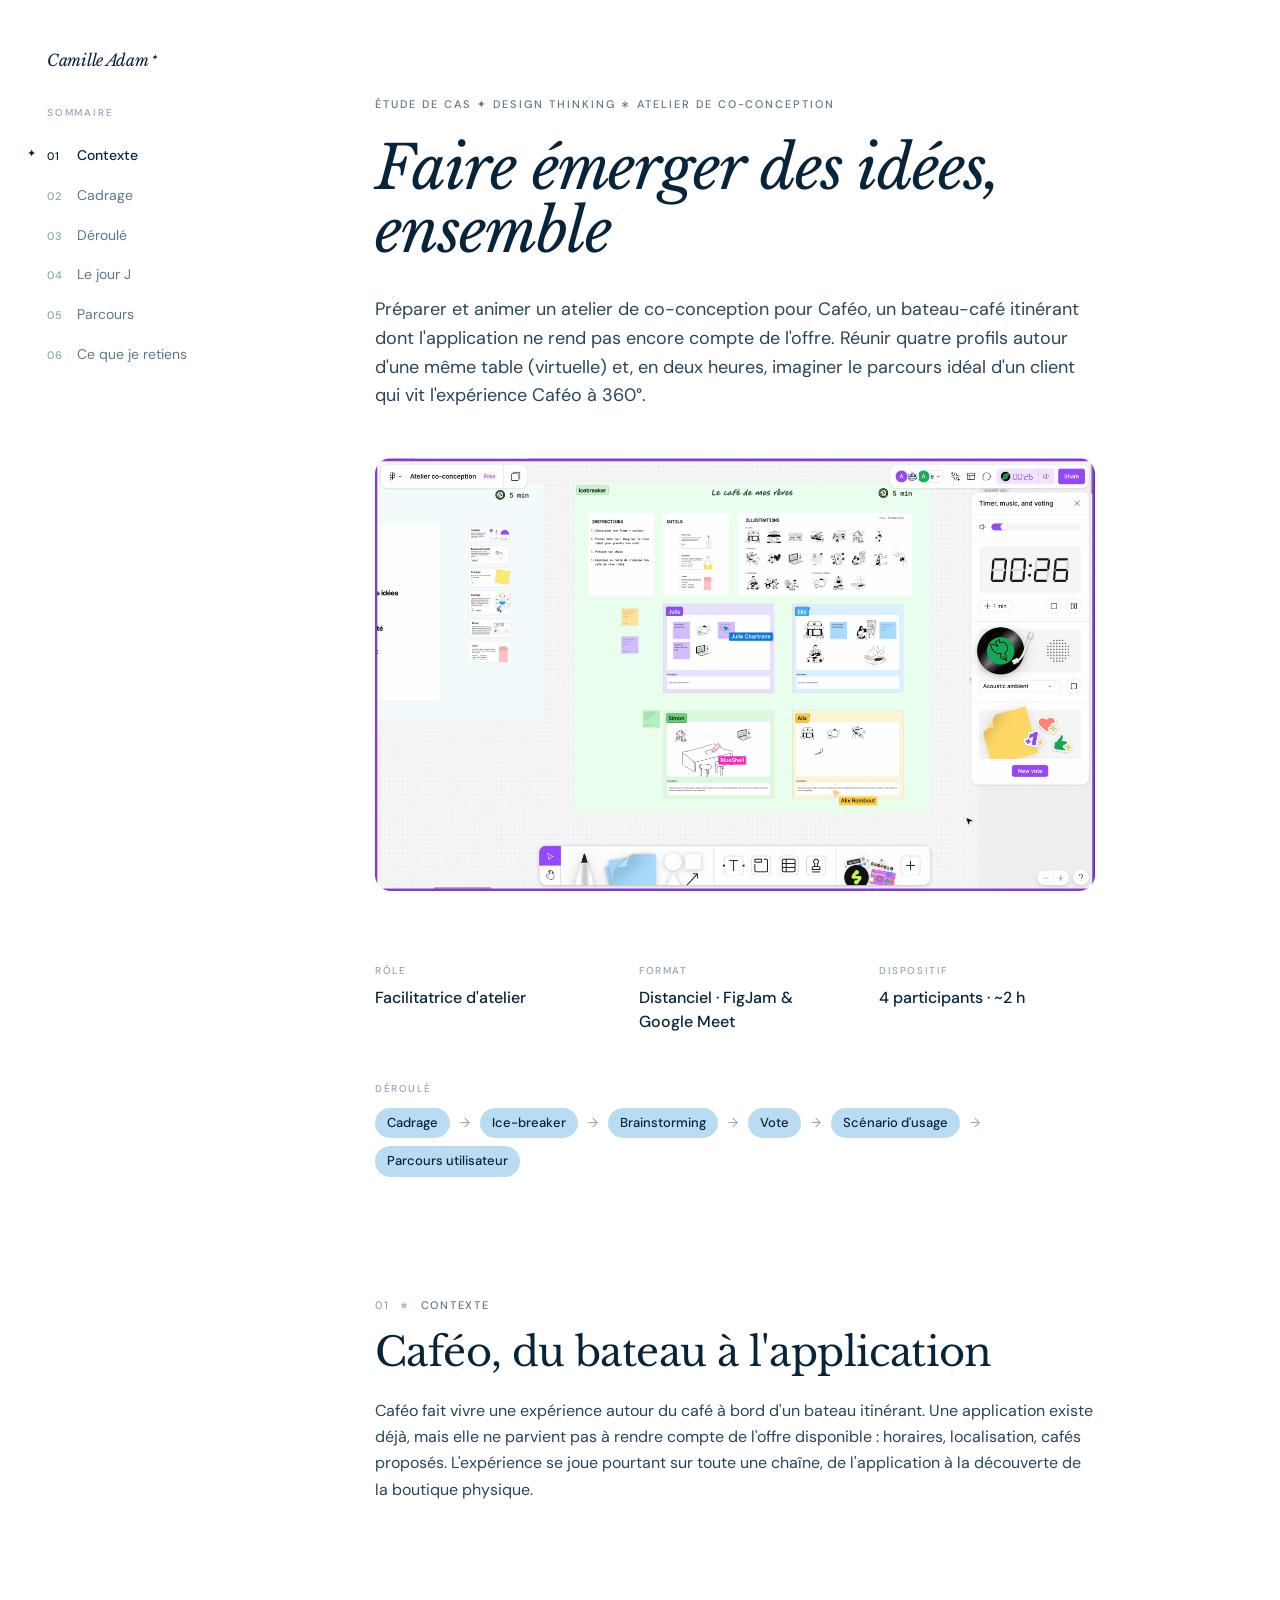
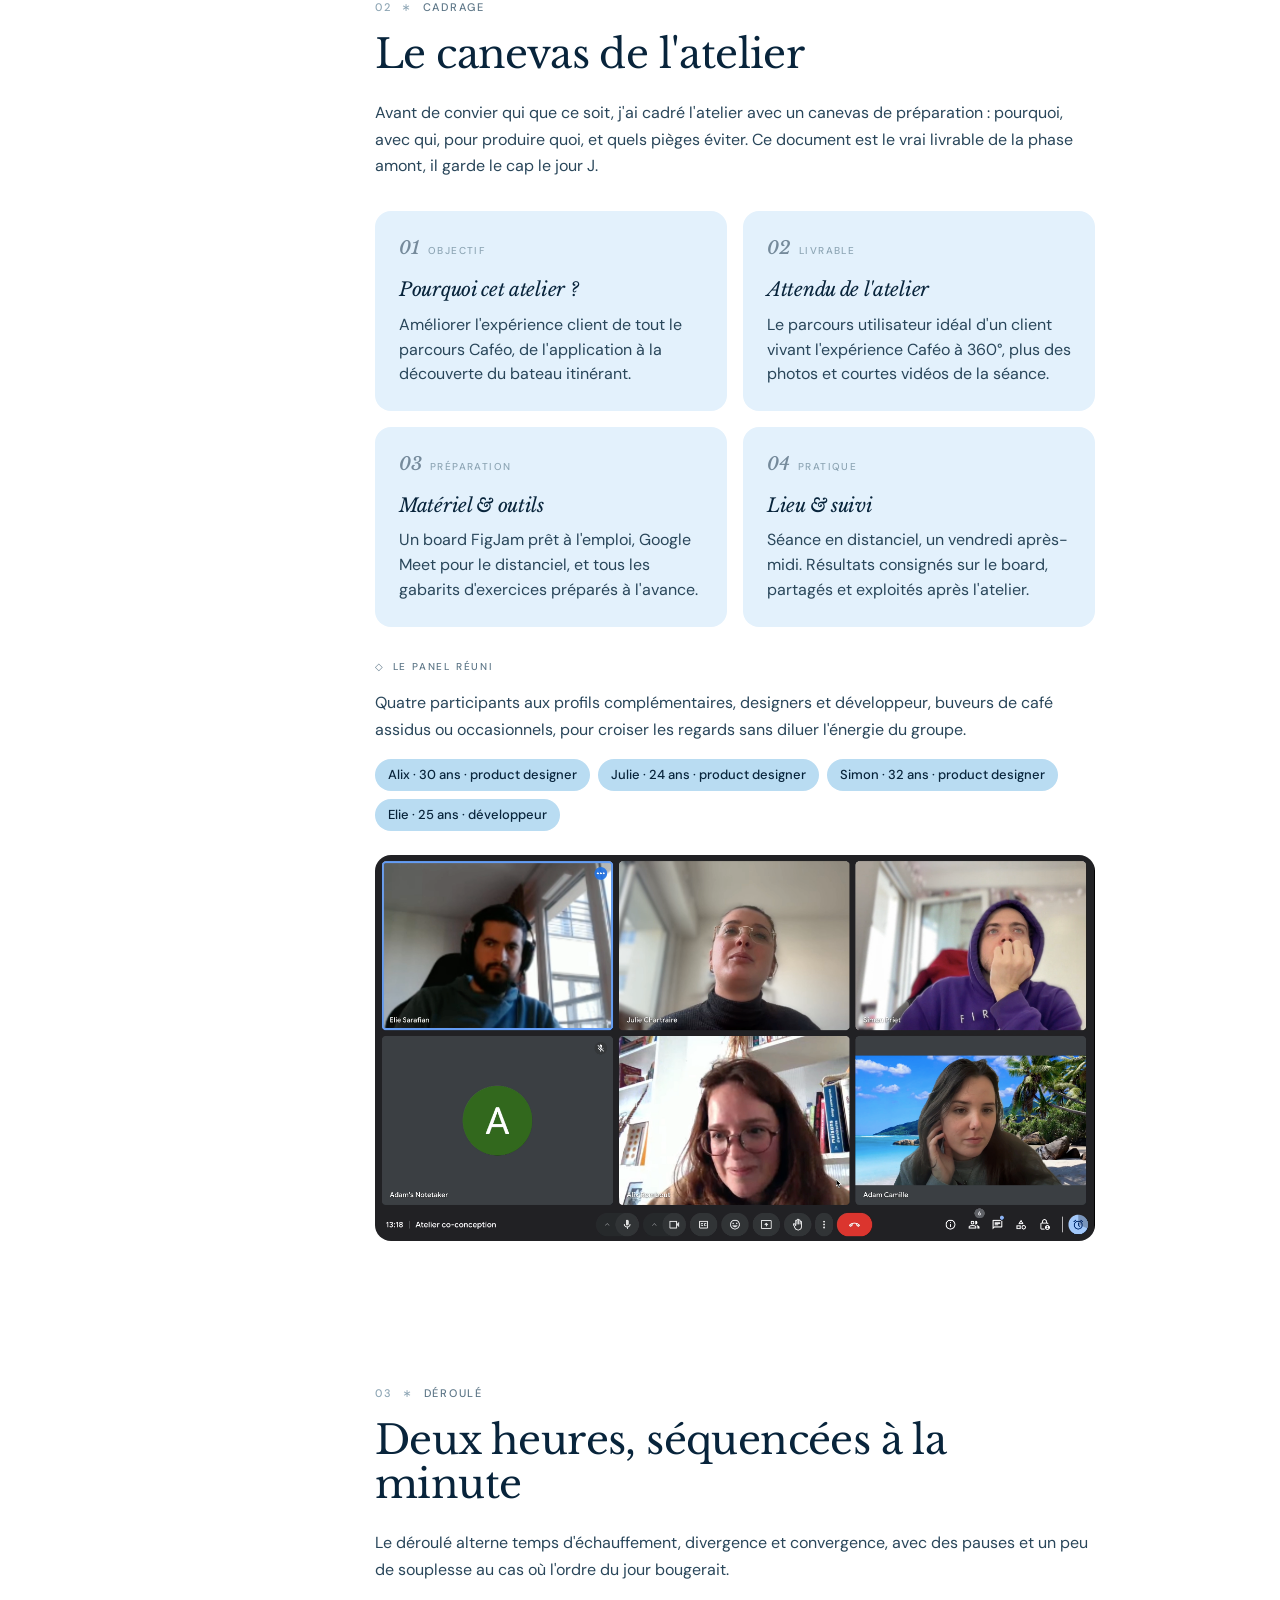
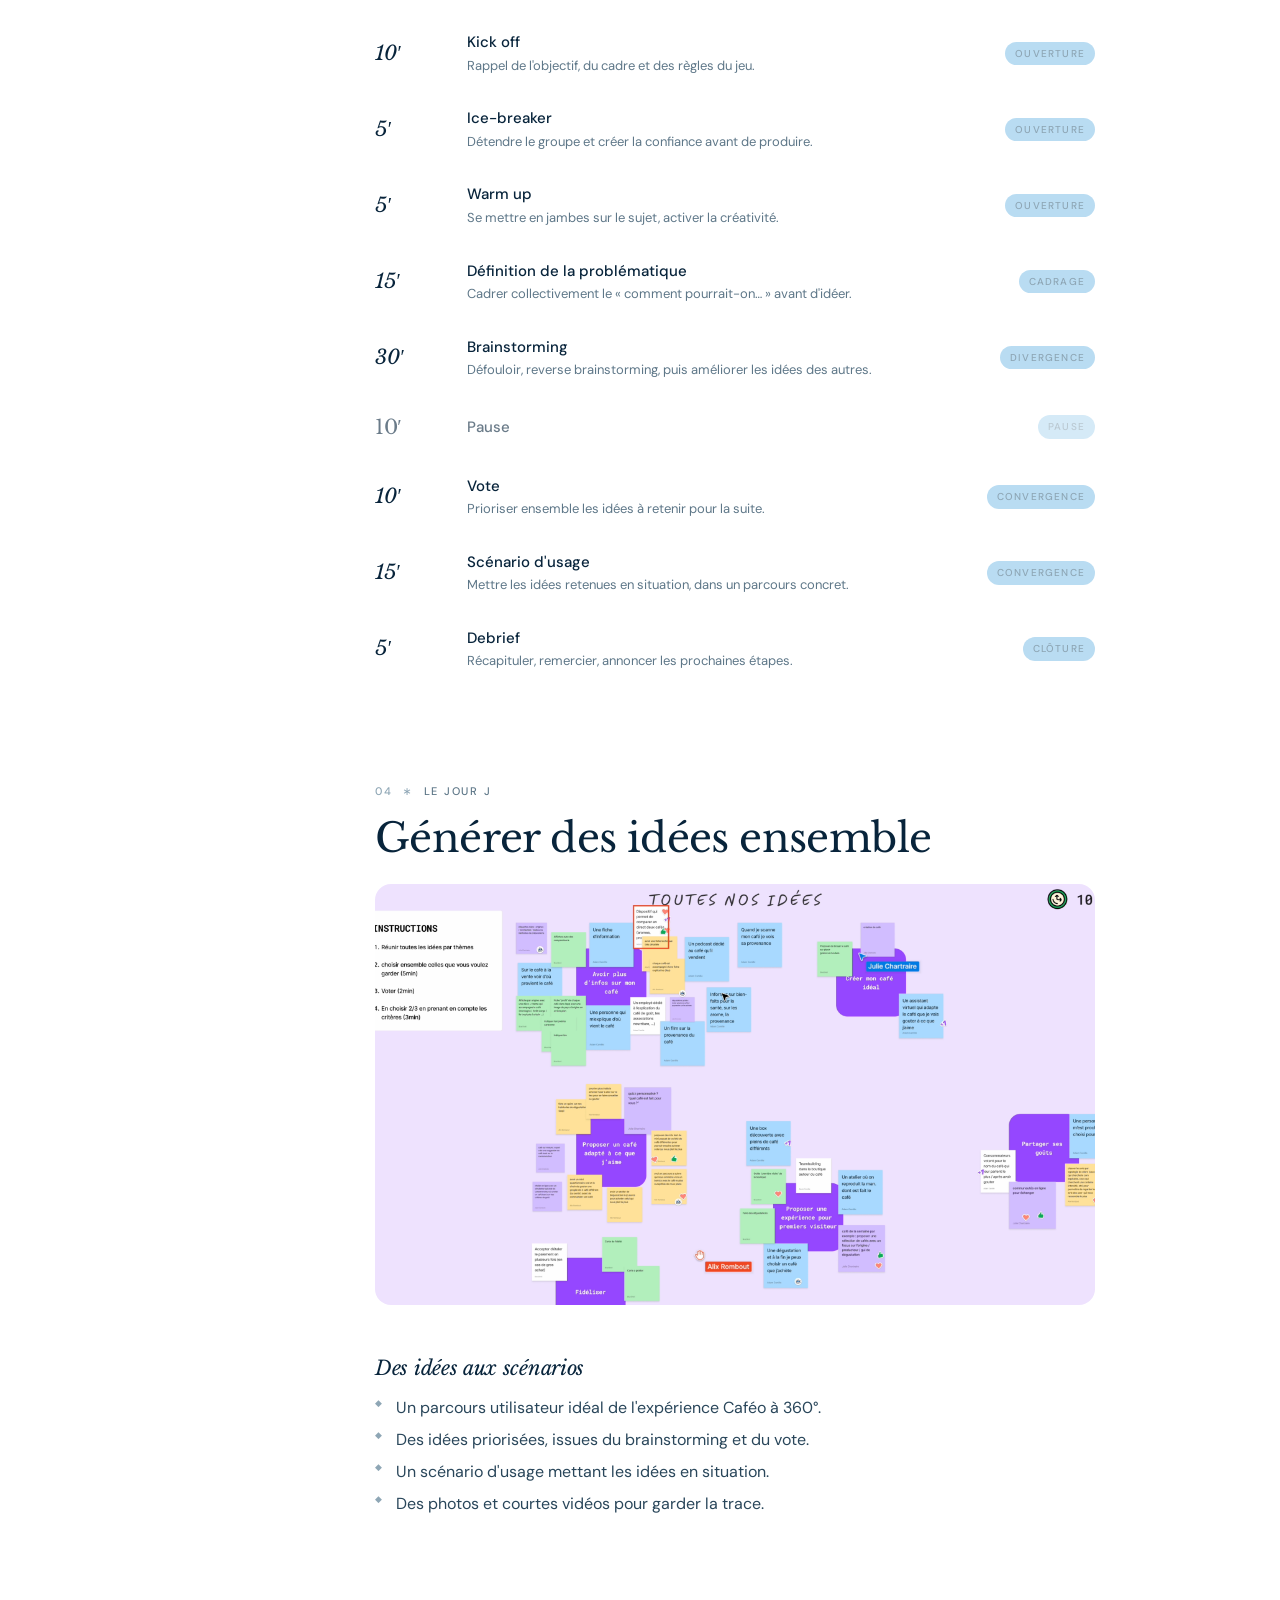
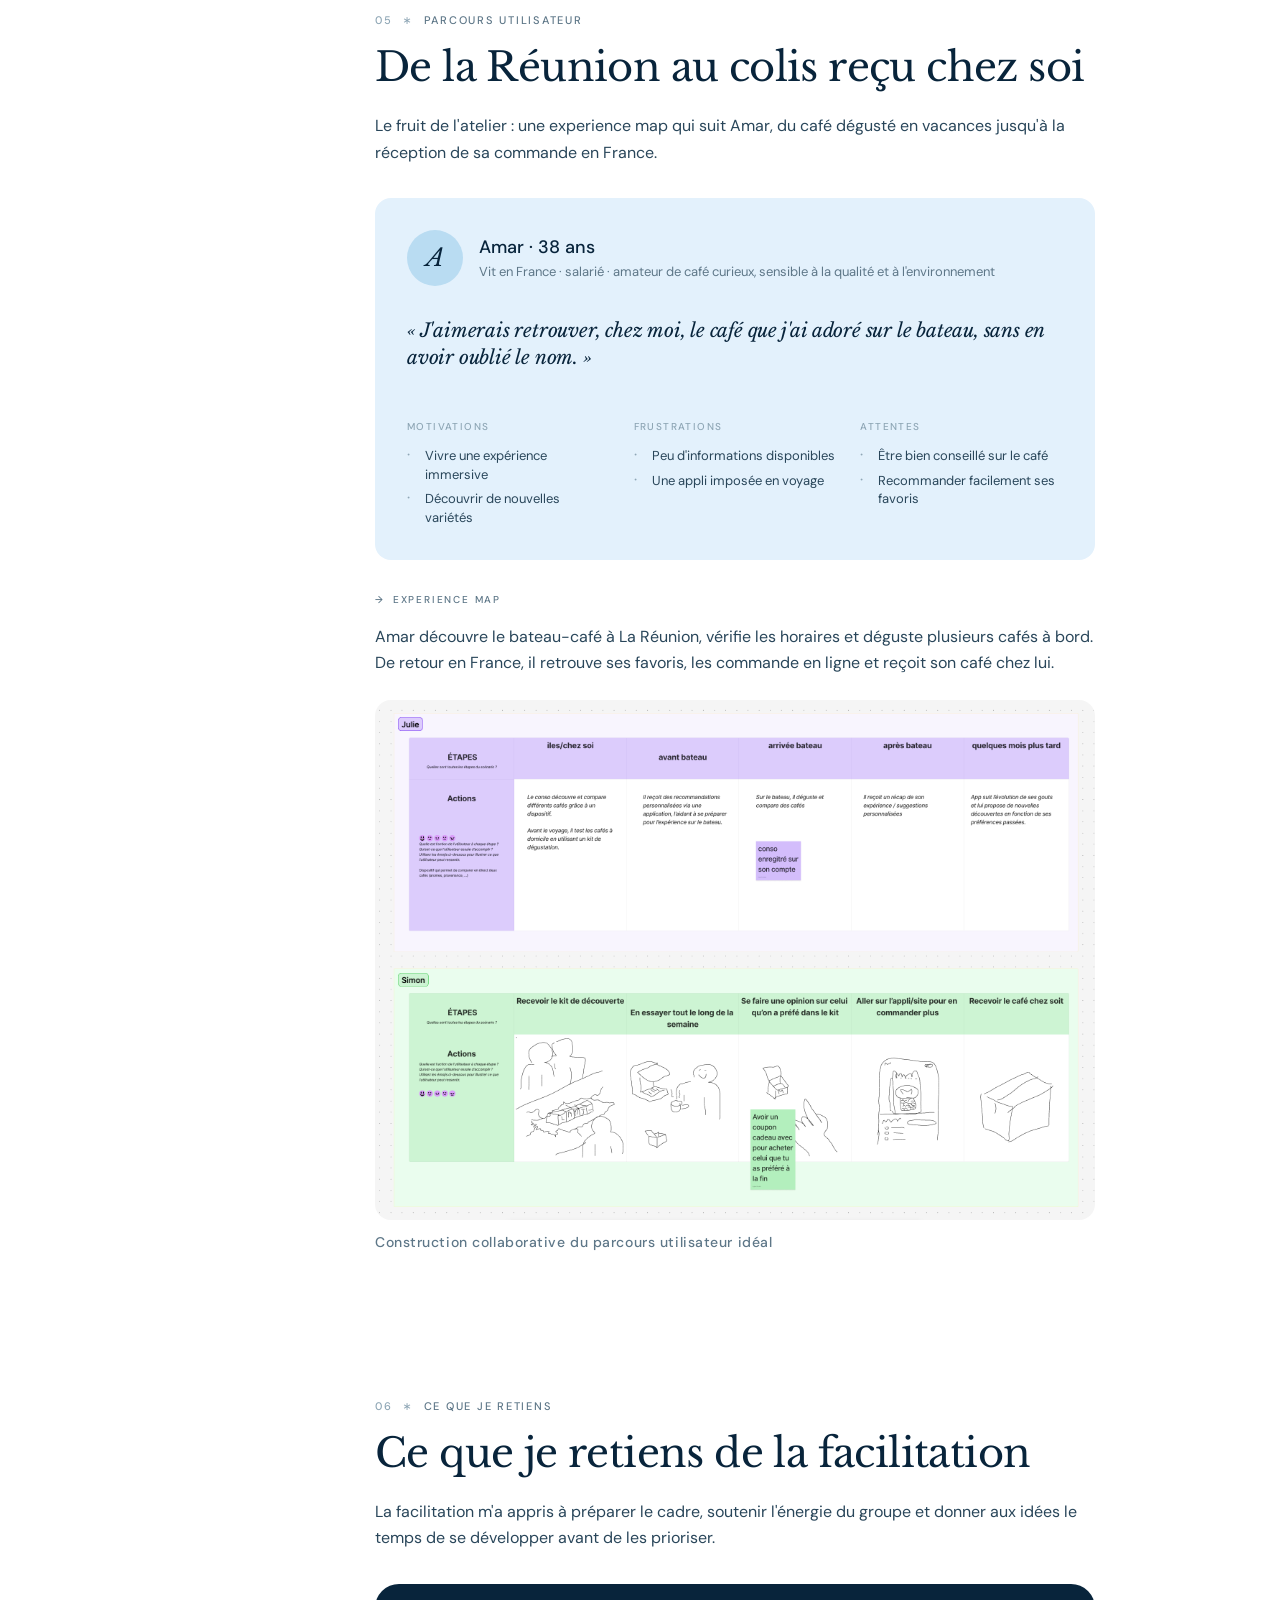
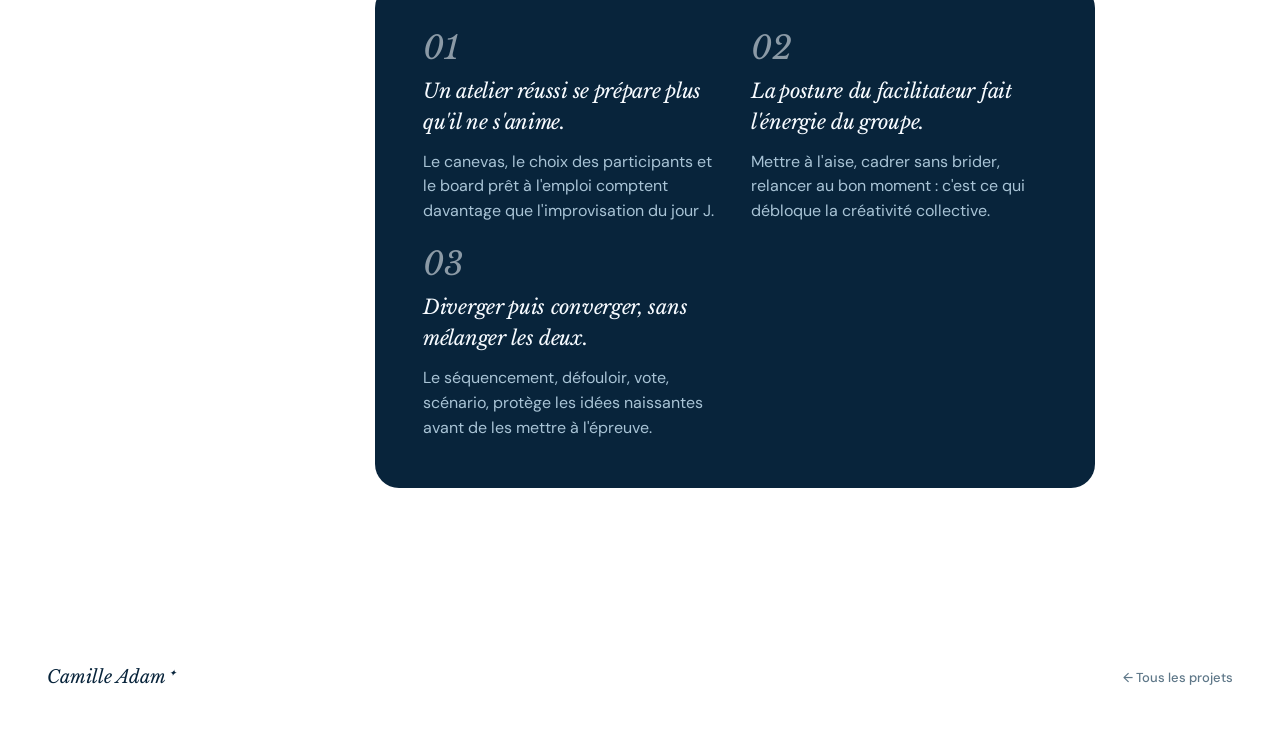
==== commit d22cf274: "commit" ====
--- a/Etude de cas - Atelier co-conception.html
+++ b/Etude de cas - Atelier co-conception.html
@@ -18,7 +18,7 @@
   --color-body:            #29465A;
   --color-muted:           #5E7788;
   --color-muted-soft:      #8EA6B5;
-  --color-hairline:        #B8D5EA;
+.meta-val { font-family: var(--font-body); font-size: 16px; font-weight: 500; color: var(--color-ink); line-height: 1.45; }
   --color-hairline-soft:   #D9EBF7;
   --color-on-dark:         #F7FBFF;
   --color-on-dark-soft:    #A9C4D6;
@@ -104,7 +104,7 @@
 .meta-cell { padding: var(--space-lg) var(--space-lg) var(--space-lg) 0; }
 .meta-cell + .meta-cell { padding-left: var(--space-lg); border-left: 1px solid var(--color-hairline); }
 .meta-key { font-family: var(--font-body); font-size: 10px; font-weight: 500; letter-spacing: 0.16em; text-transform: uppercase; color: var(--color-muted-soft); margin-bottom: var(--space-xs); }
-.meta-val { font-family: var(--font-body); font-size: 14px; font-weight: 500; color: var(--color-ink); line-height: 1.45; }
+.meta-val { font-family: var(--font-body); font-size: 16px; font-weight: 500; color: var(--color-ink); line-height: 1.45; }
 
 .method { border-bottom: 1px solid var(--color-hairline); padding: var(--space-lg) 0; margin-bottom: var(--space-section); }
 .method .meta-key { margin-bottom: var(--space-sm); }
@@ -117,7 +117,7 @@
 .section:first-of-type { padding-top: 0; }
 .sec-eyebrow { font-family: var(--font-body); font-size: 11px; font-weight: 500; letter-spacing: 0.16em; text-transform: uppercase; color: var(--color-muted); display: flex; align-items: center; gap: 10px; margin-bottom: var(--space-md); }
 .sec-eyebrow .num, .sec-eyebrow .sep { color: var(--color-muted-soft); }
-.sec-title { font-family: var(--font-display); font-style: italic; font-size: clamp(28px, 3.4vw, 40px); font-weight: 400; line-height: 1.1; letter-spacing: -0.6px; color: var(--color-ink); margin-bottom: var(--space-lg); }
+.sec-title { font-family: var(--font-display); font-size: clamp(28px, 3.4vw, 40px); font-weight: 400; line-height: 1.1; letter-spacing: -0.6px; color: var(--color-ink); margin-bottom: var(--space-lg); }
 .prose { font-family: var(--font-body); font-size: 16px; font-weight: 400; color: var(--color-body); line-height: 1.65; }
 .prose + .prose { margin-top: var(--space-md); }
 
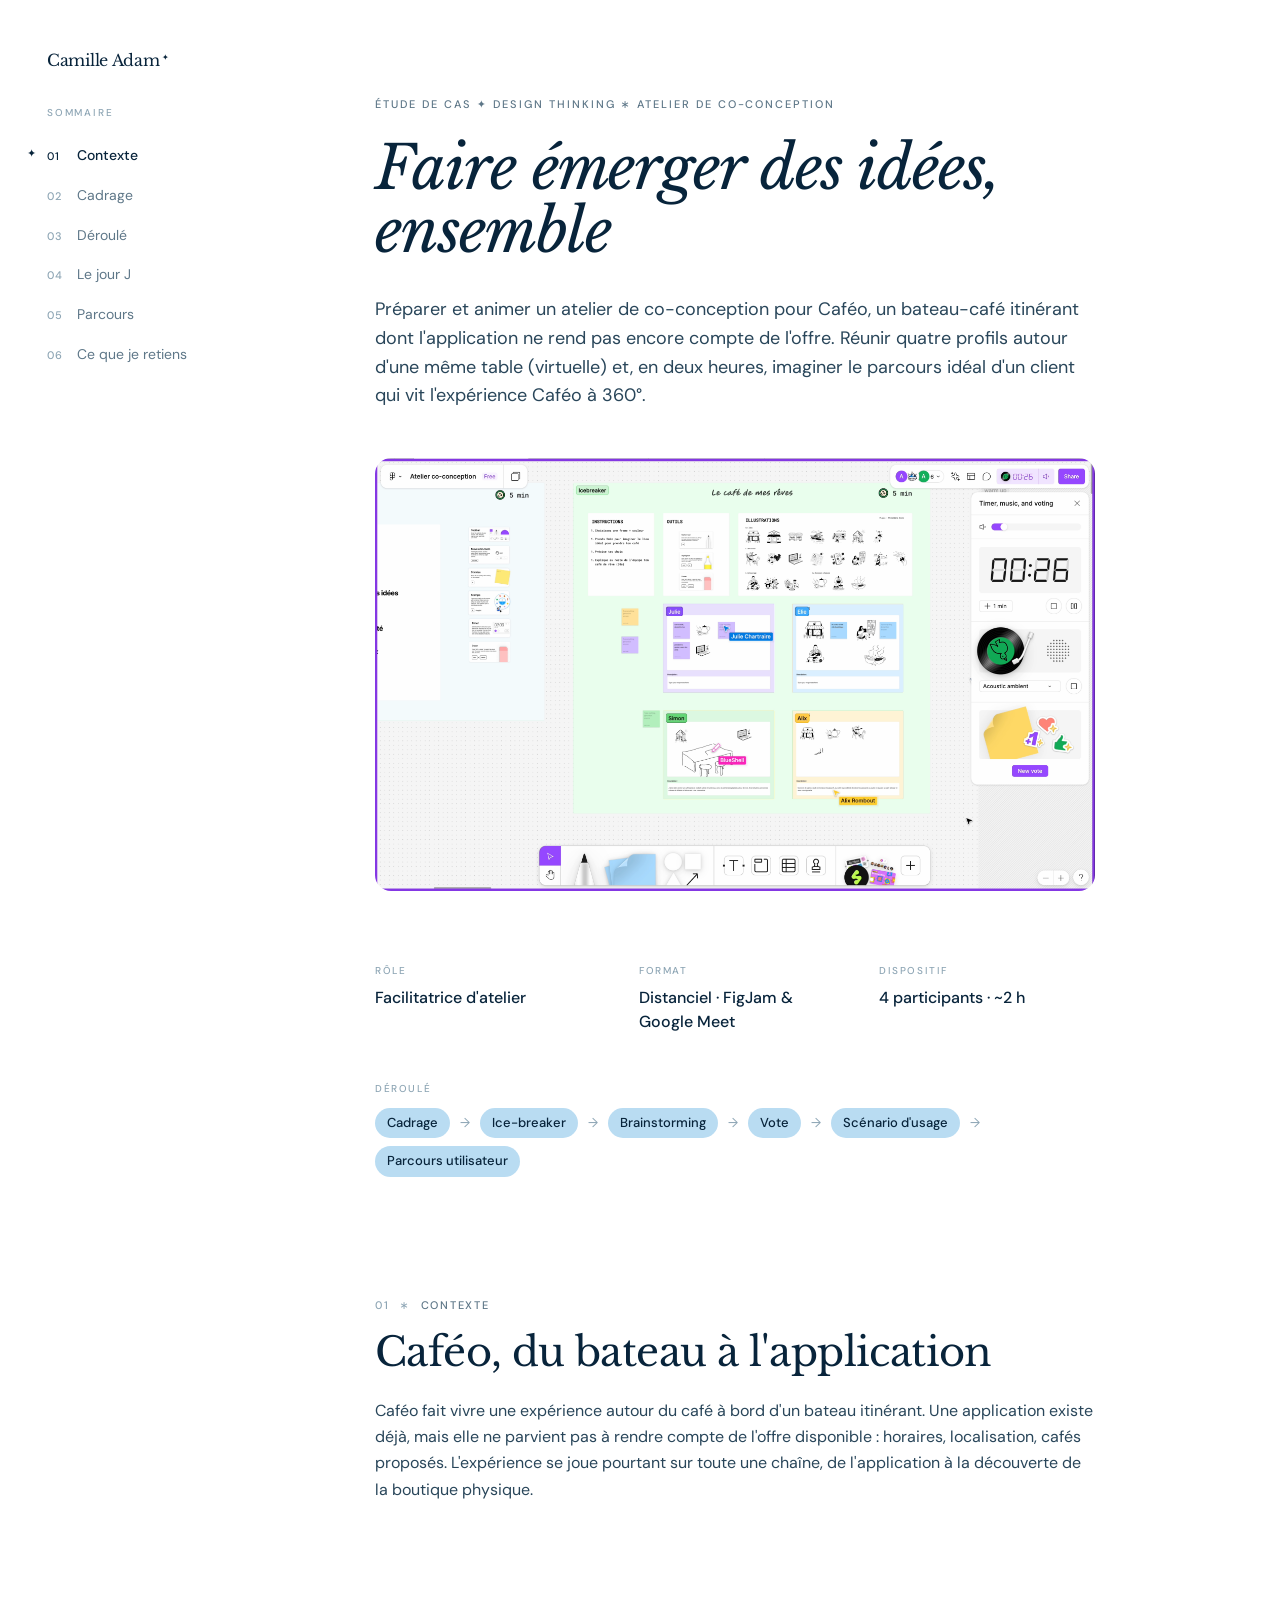
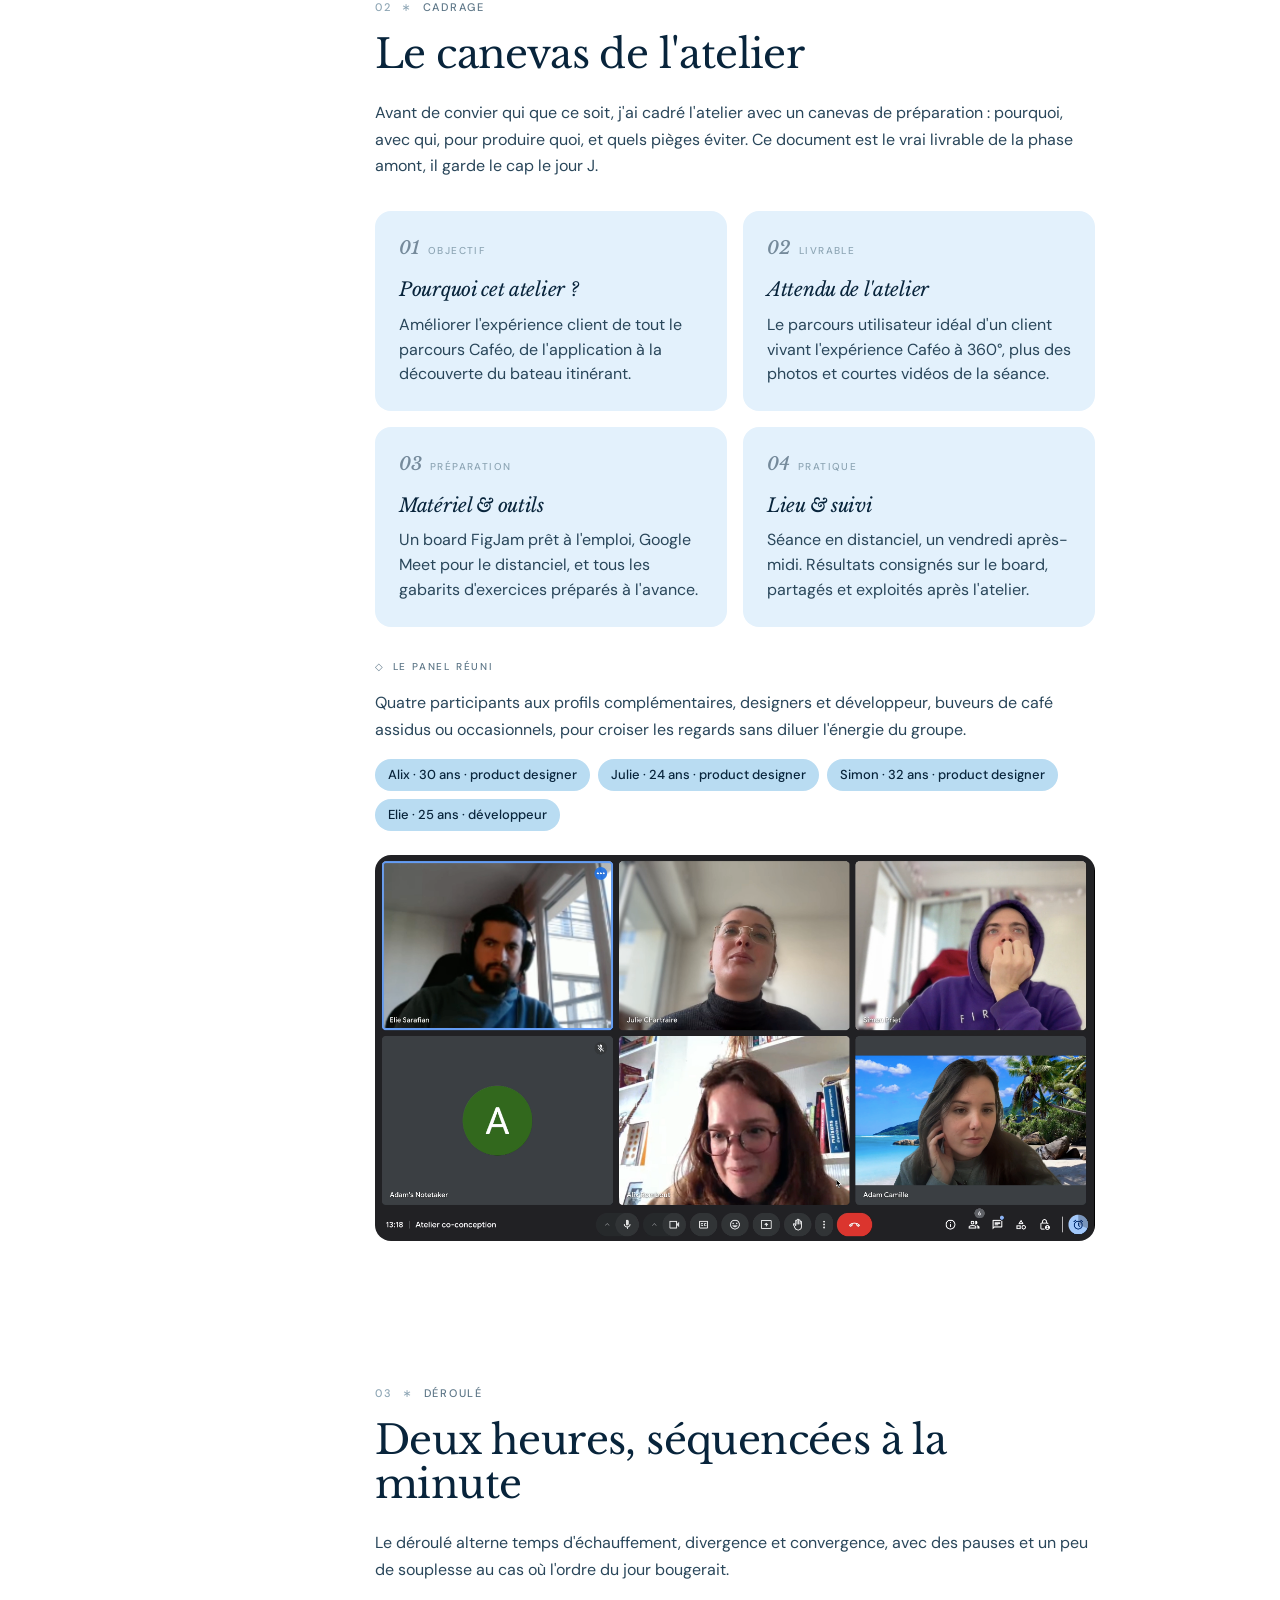
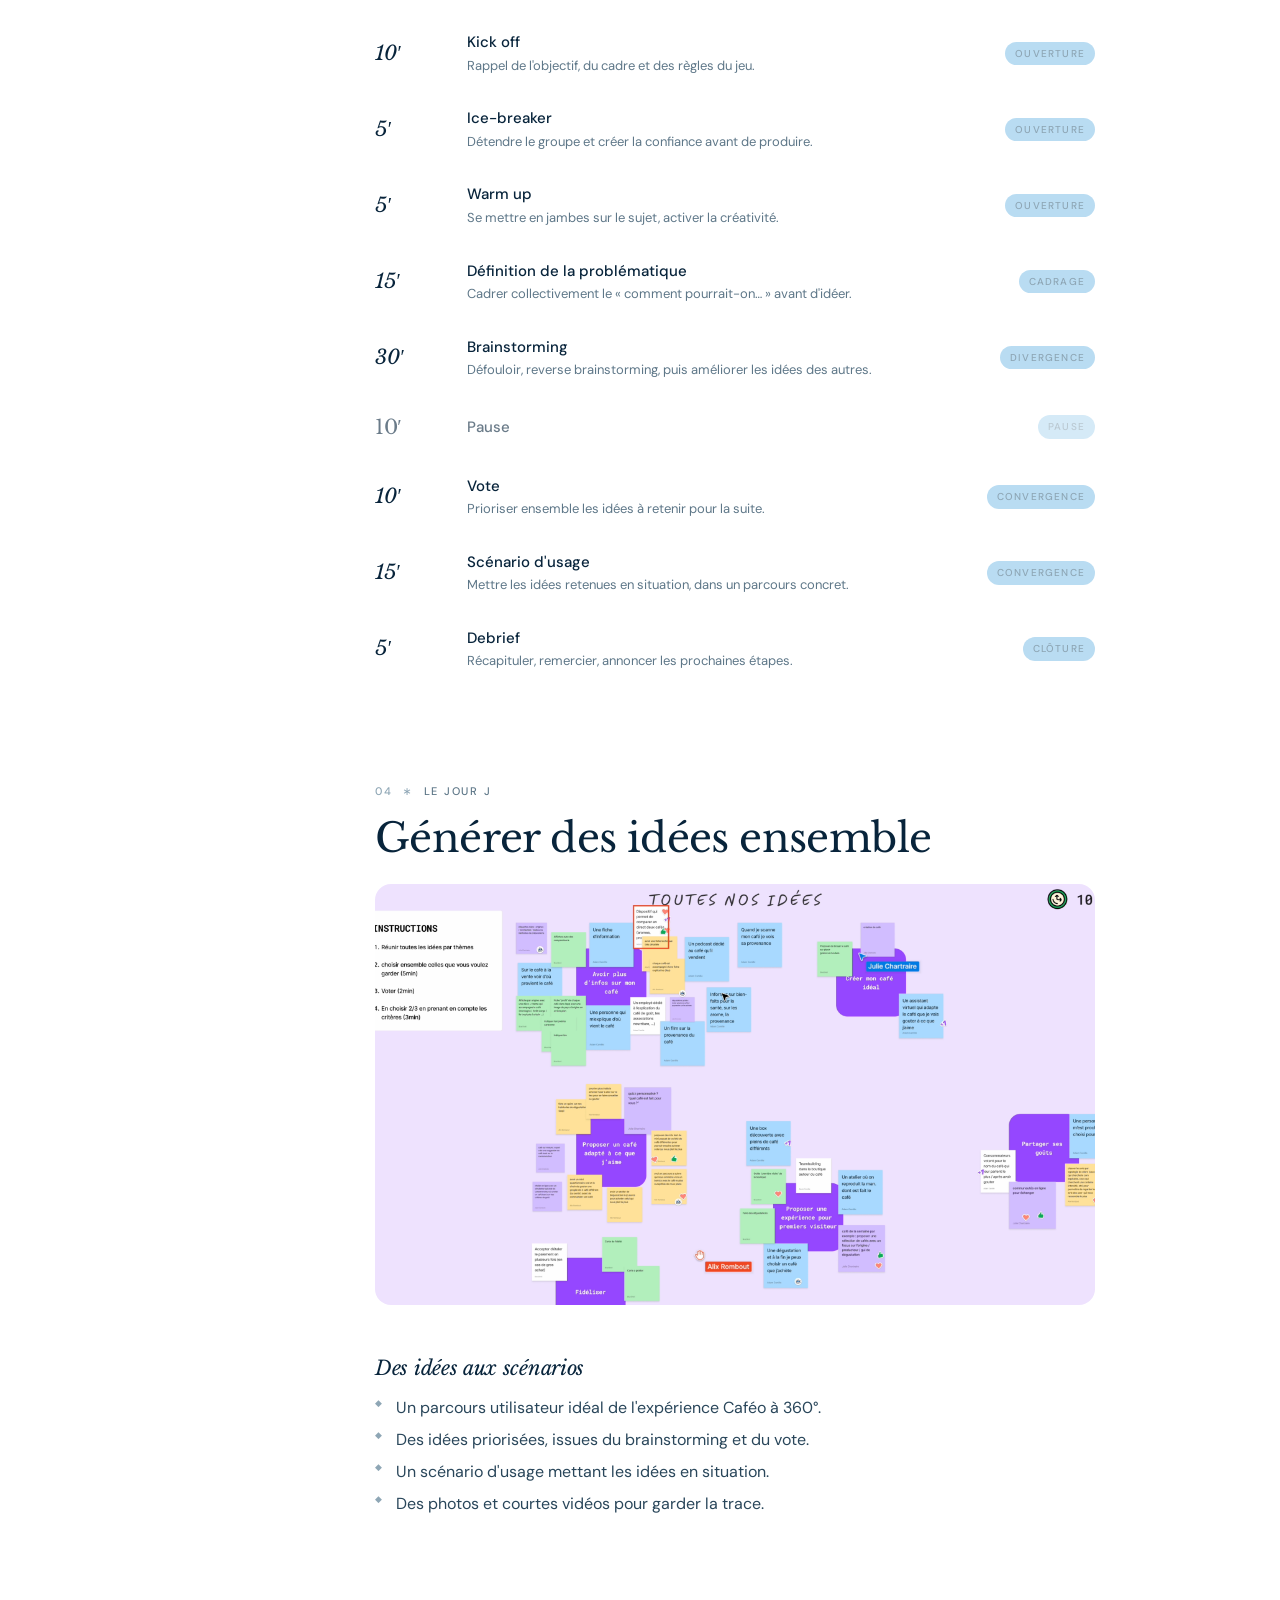
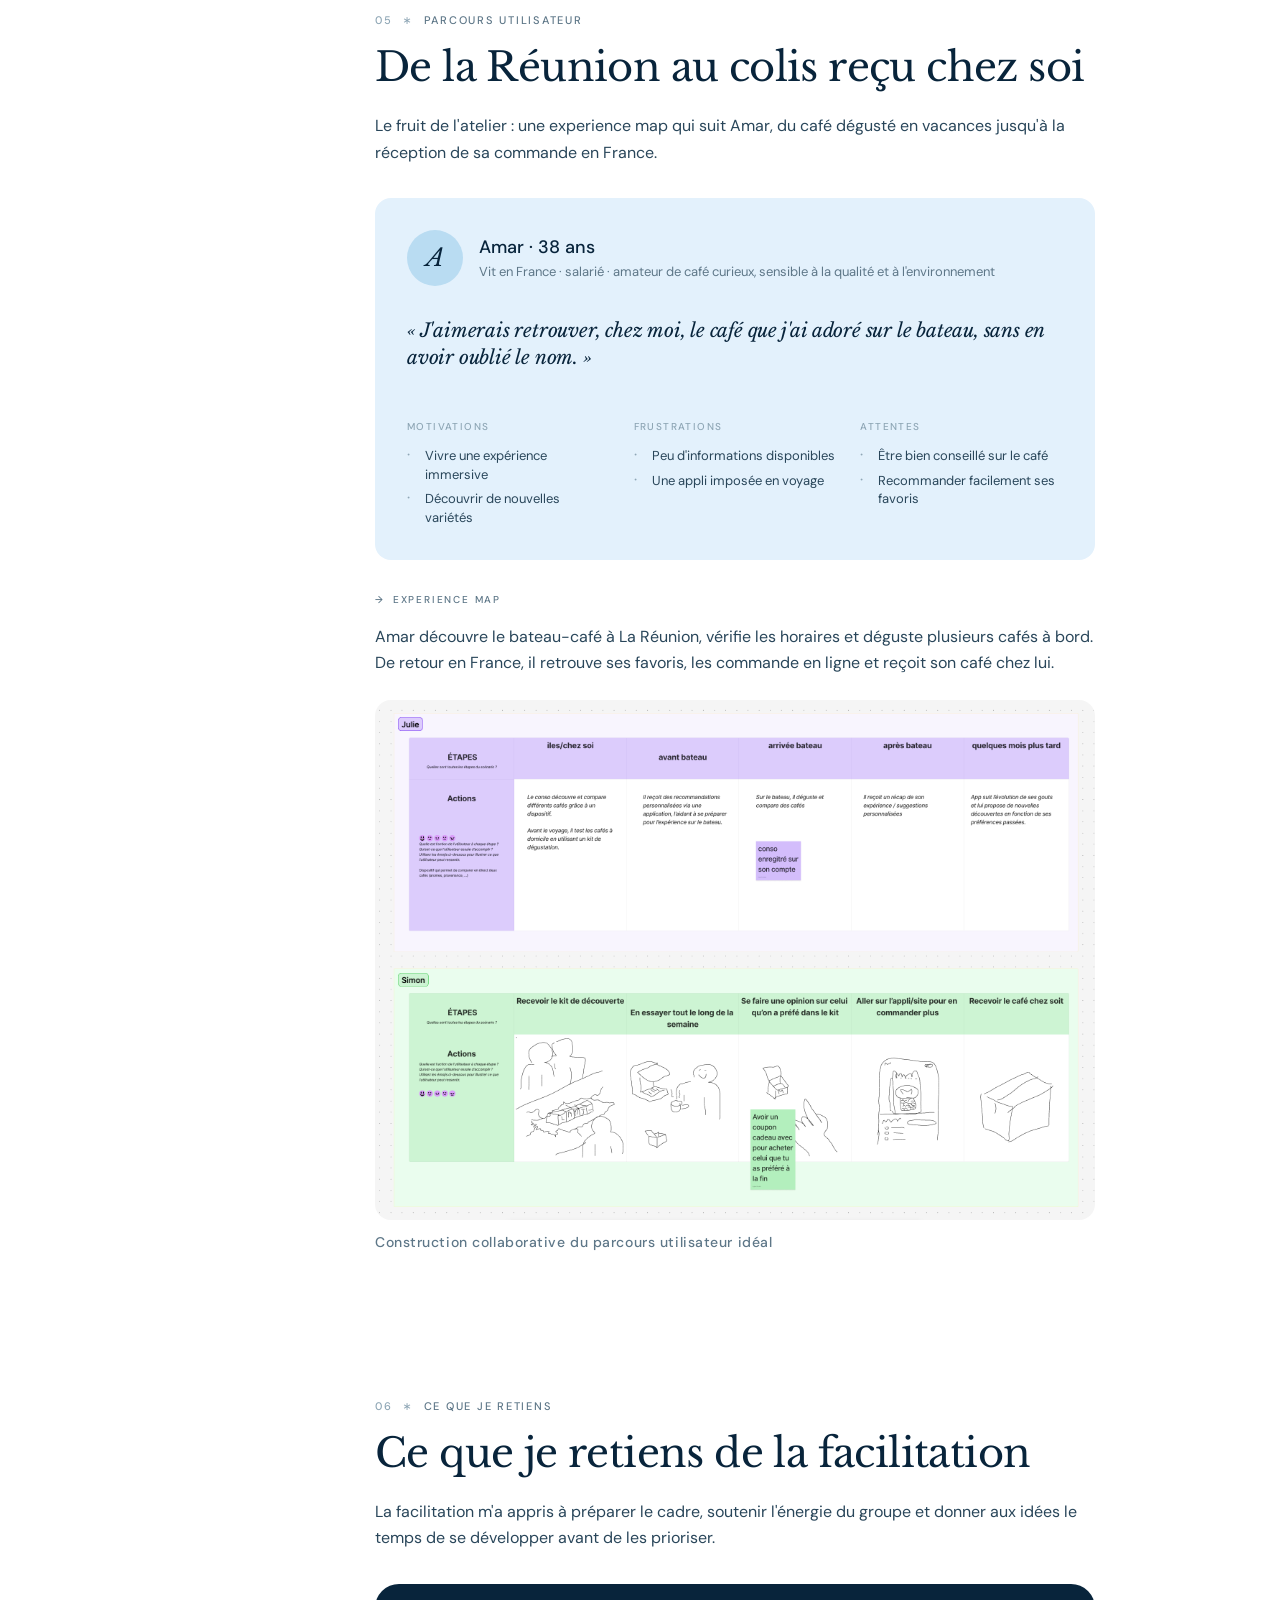
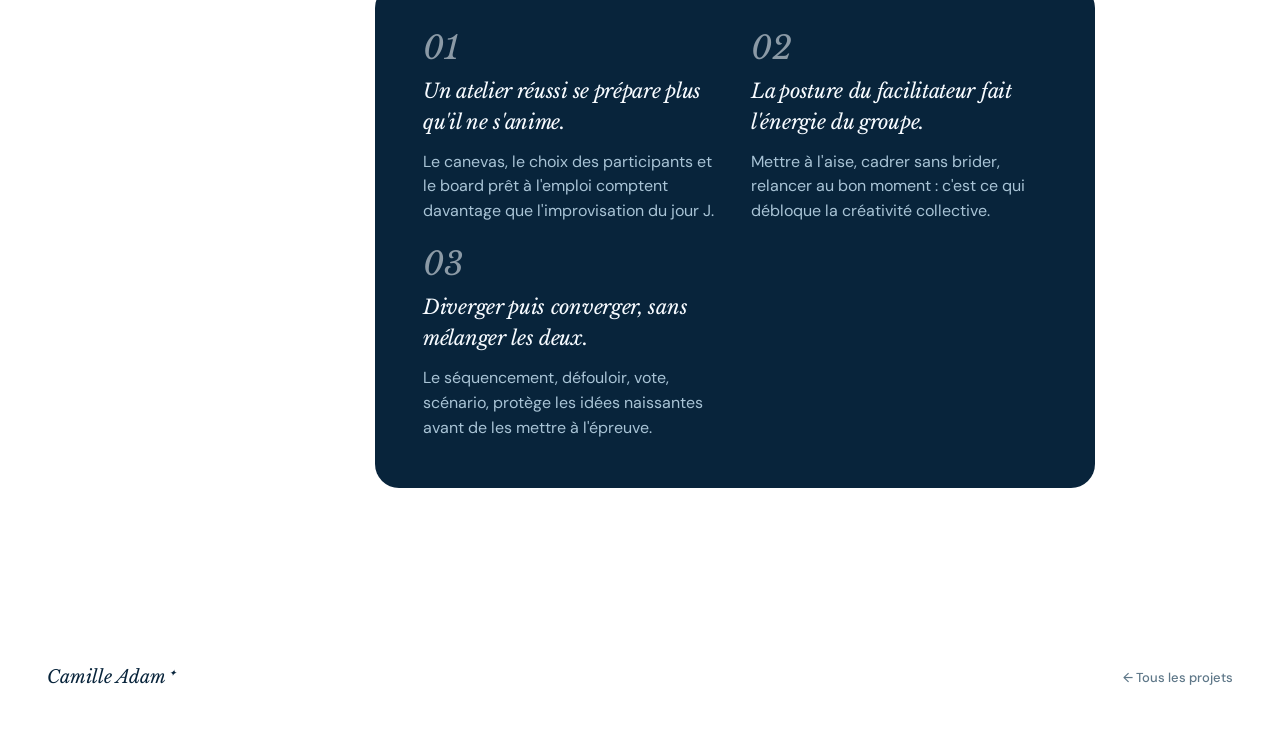
==== commit 3b08d6e2: "commit 1h" ====
--- a/Etude de cas - Atelier co-conception.html
+++ b/Etude de cas - Atelier co-conception.html
@@ -63,7 +63,7 @@
   gap: var(--space-section); align-items: start;
 }
 .rail { position: sticky; top: 0; height: 100vh; display: flex; flex-direction: column; padding: var(--space-xxl) 0; }
-.rail-sig { font-family: var(--font-display); font-style: italic; font-size: 16px; color: var(--color-ink); letter-spacing: -0.3px; margin-bottom: var(--space-xl); }
+.rail-sig { font-family: var(--font-display); font-style: normal; font-size: 16px; color: var(--color-ink); letter-spacing: -0.3px; margin-bottom: var(--space-xl); }
 .rail-sig span { font-size: 0.5em; vertical-align: super; margin-left: 3px; }
 
 .pagehead { position: fixed; bottom: var(--space-lg); left: var(--space-xxl); z-index: 50; }
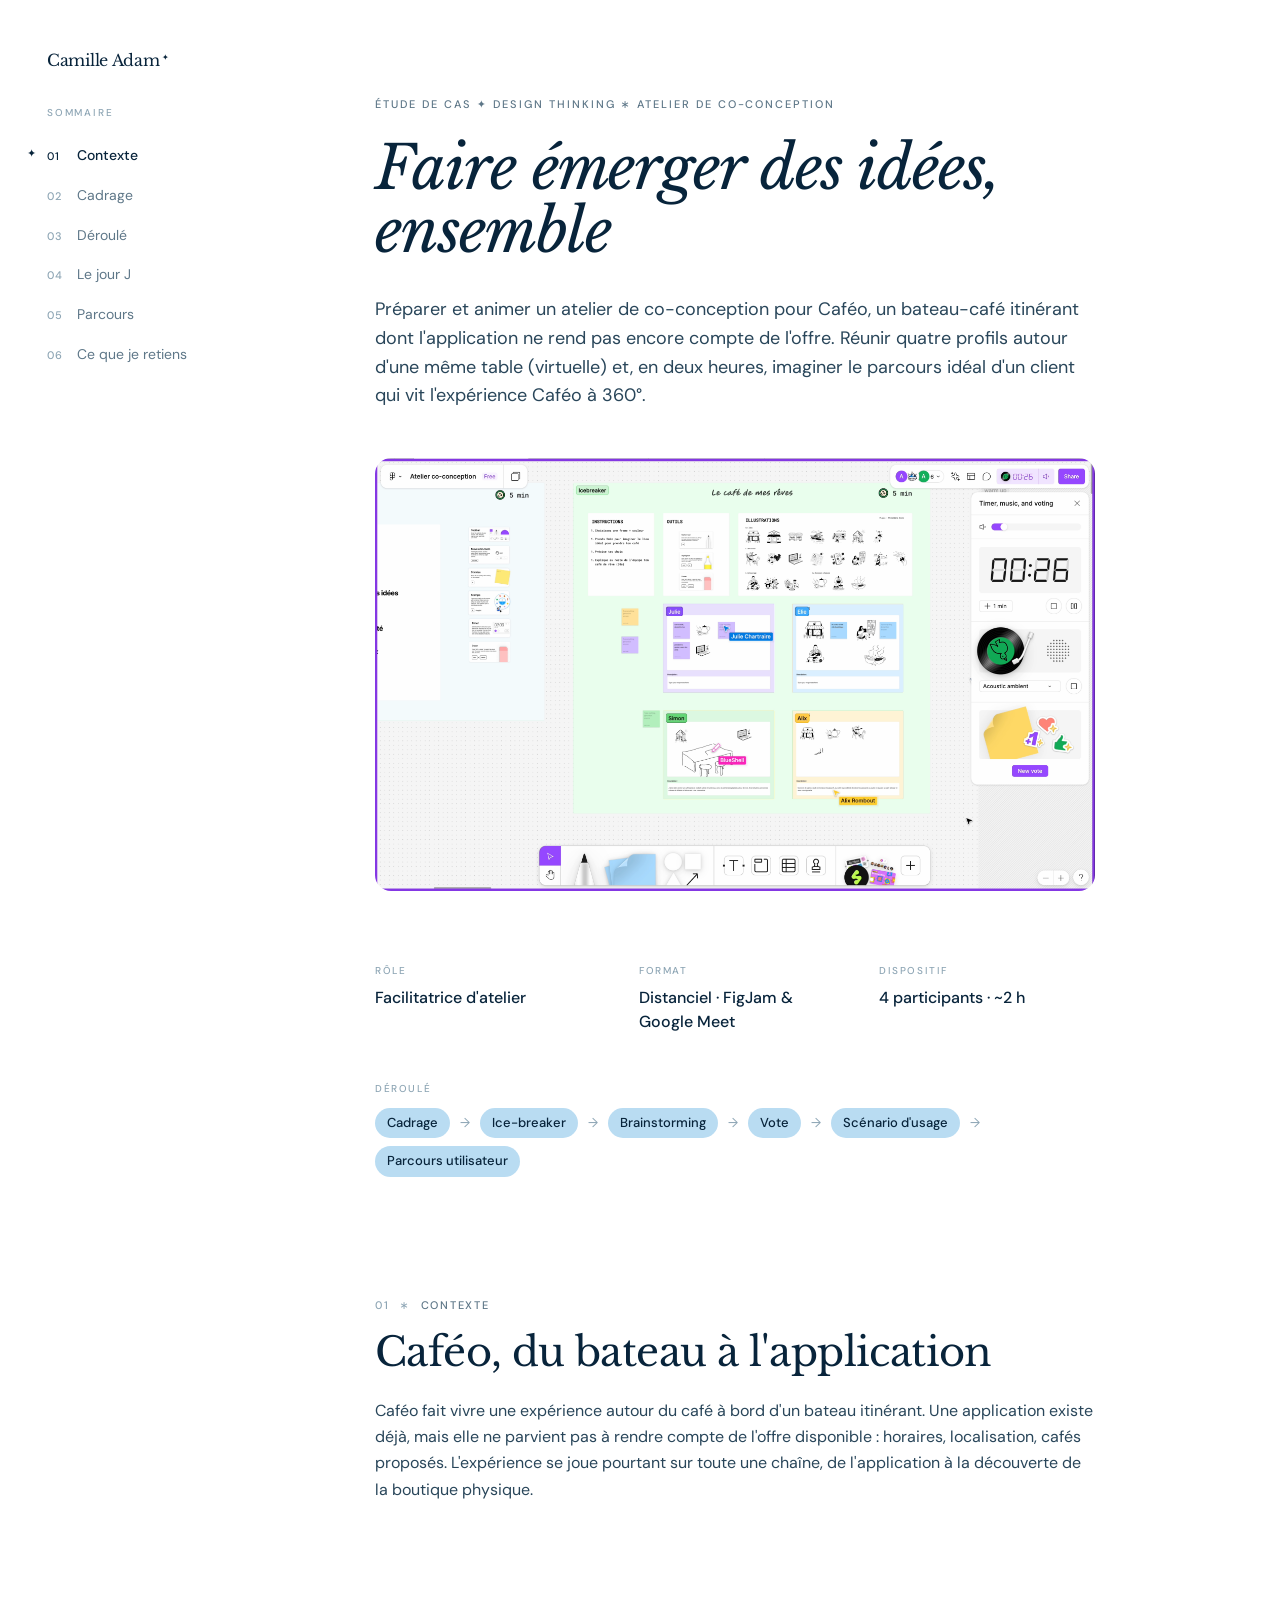
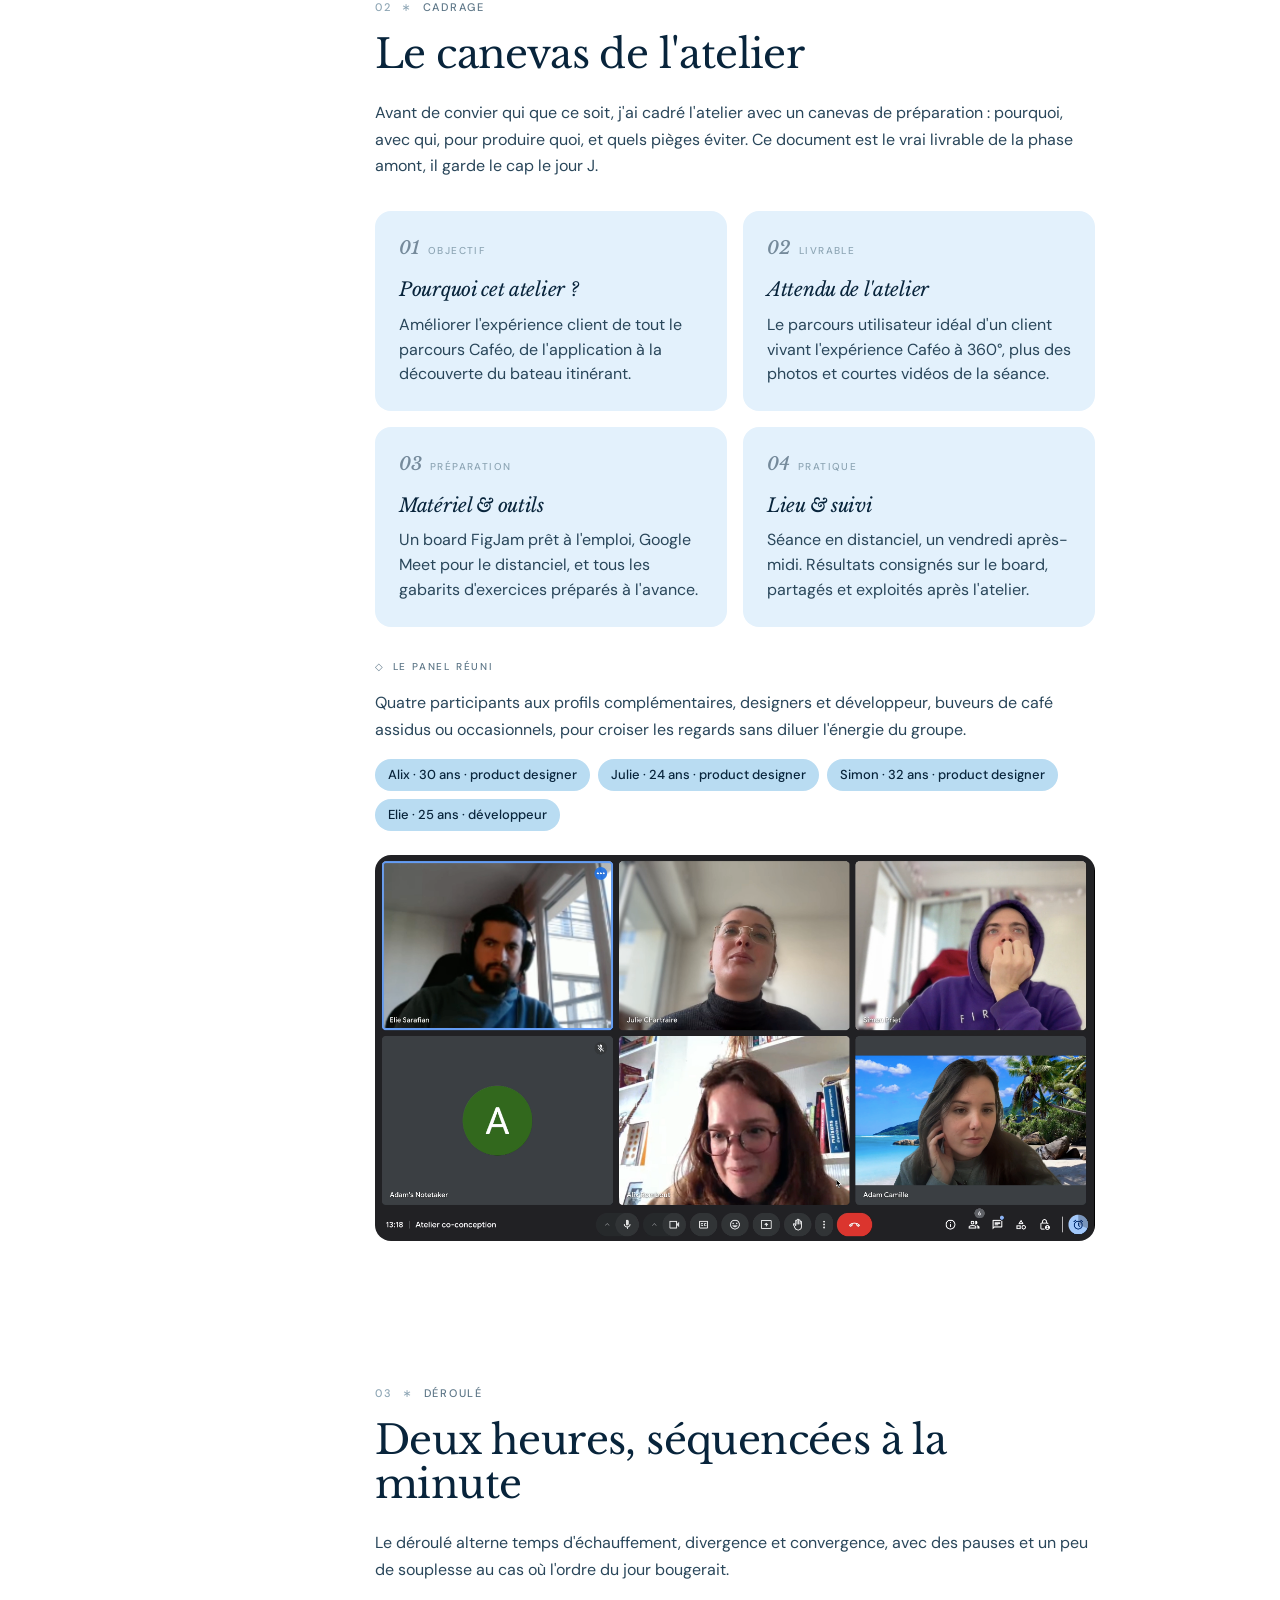
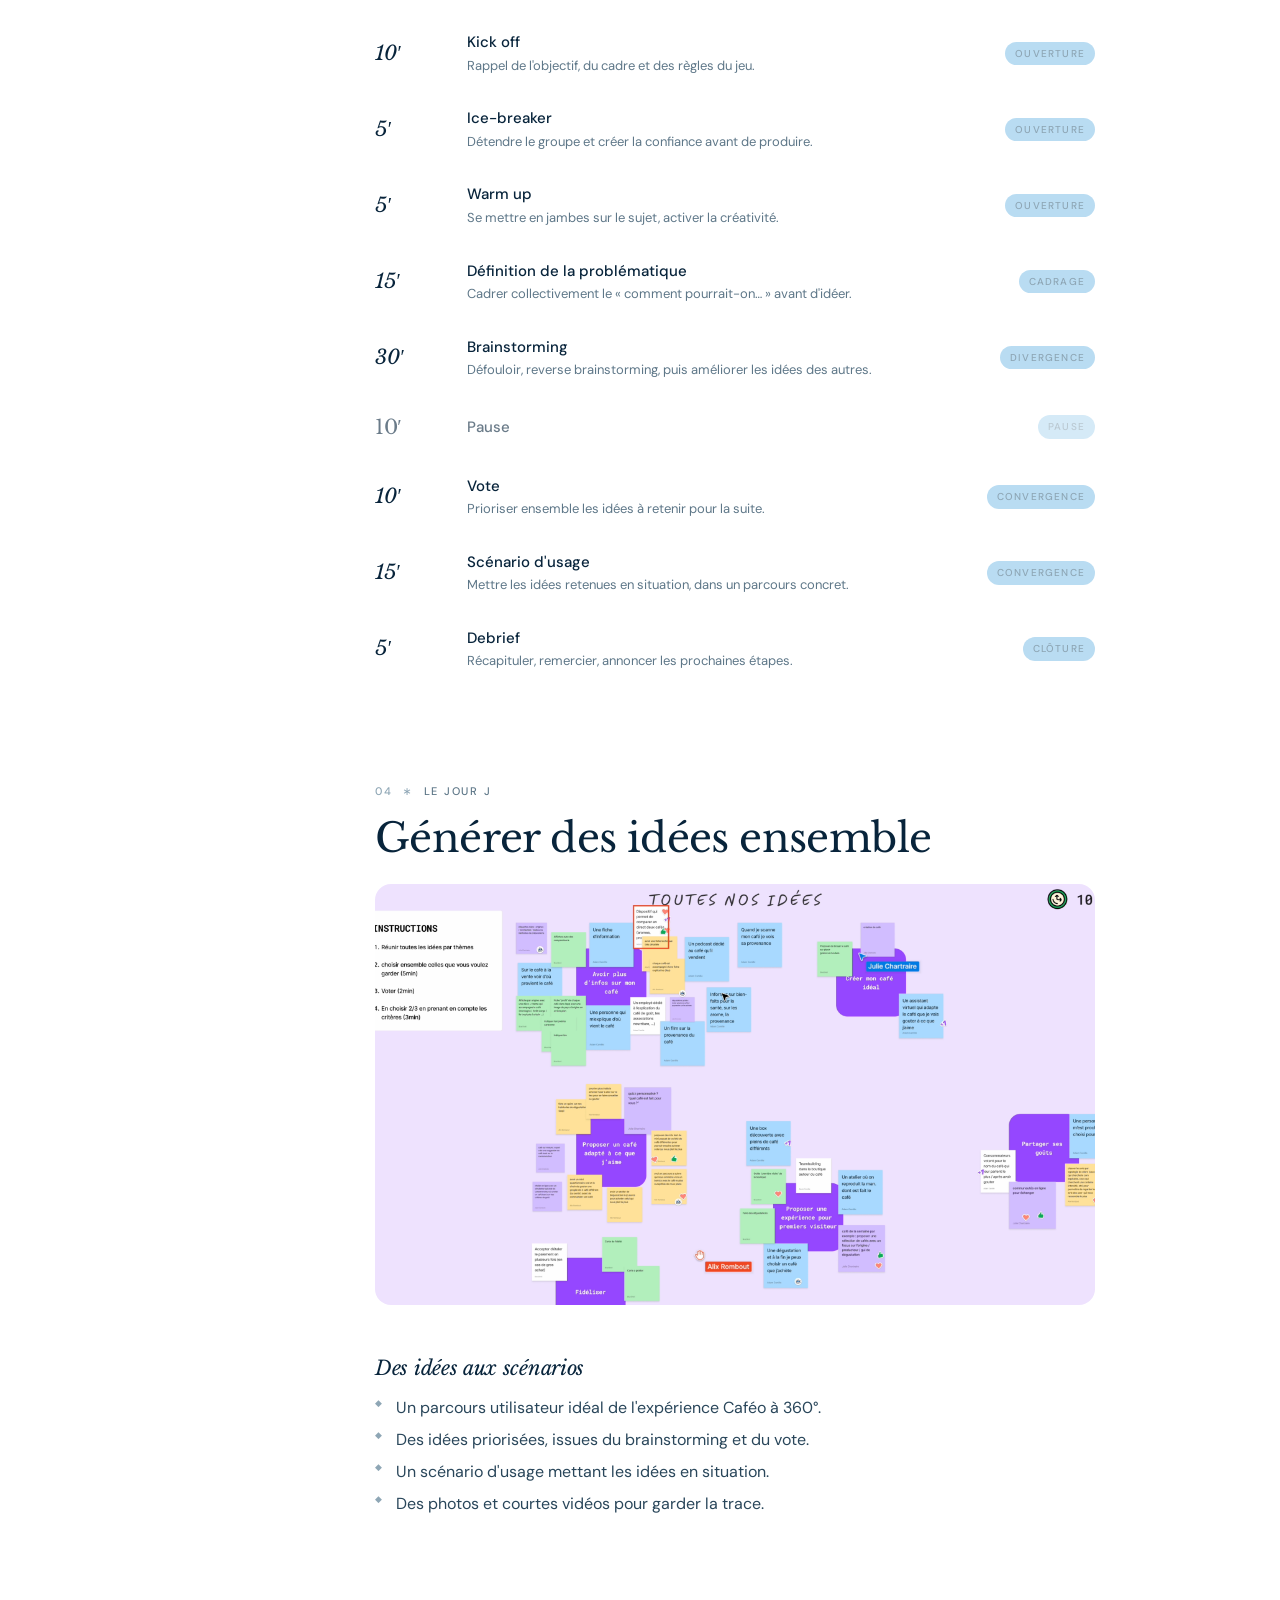
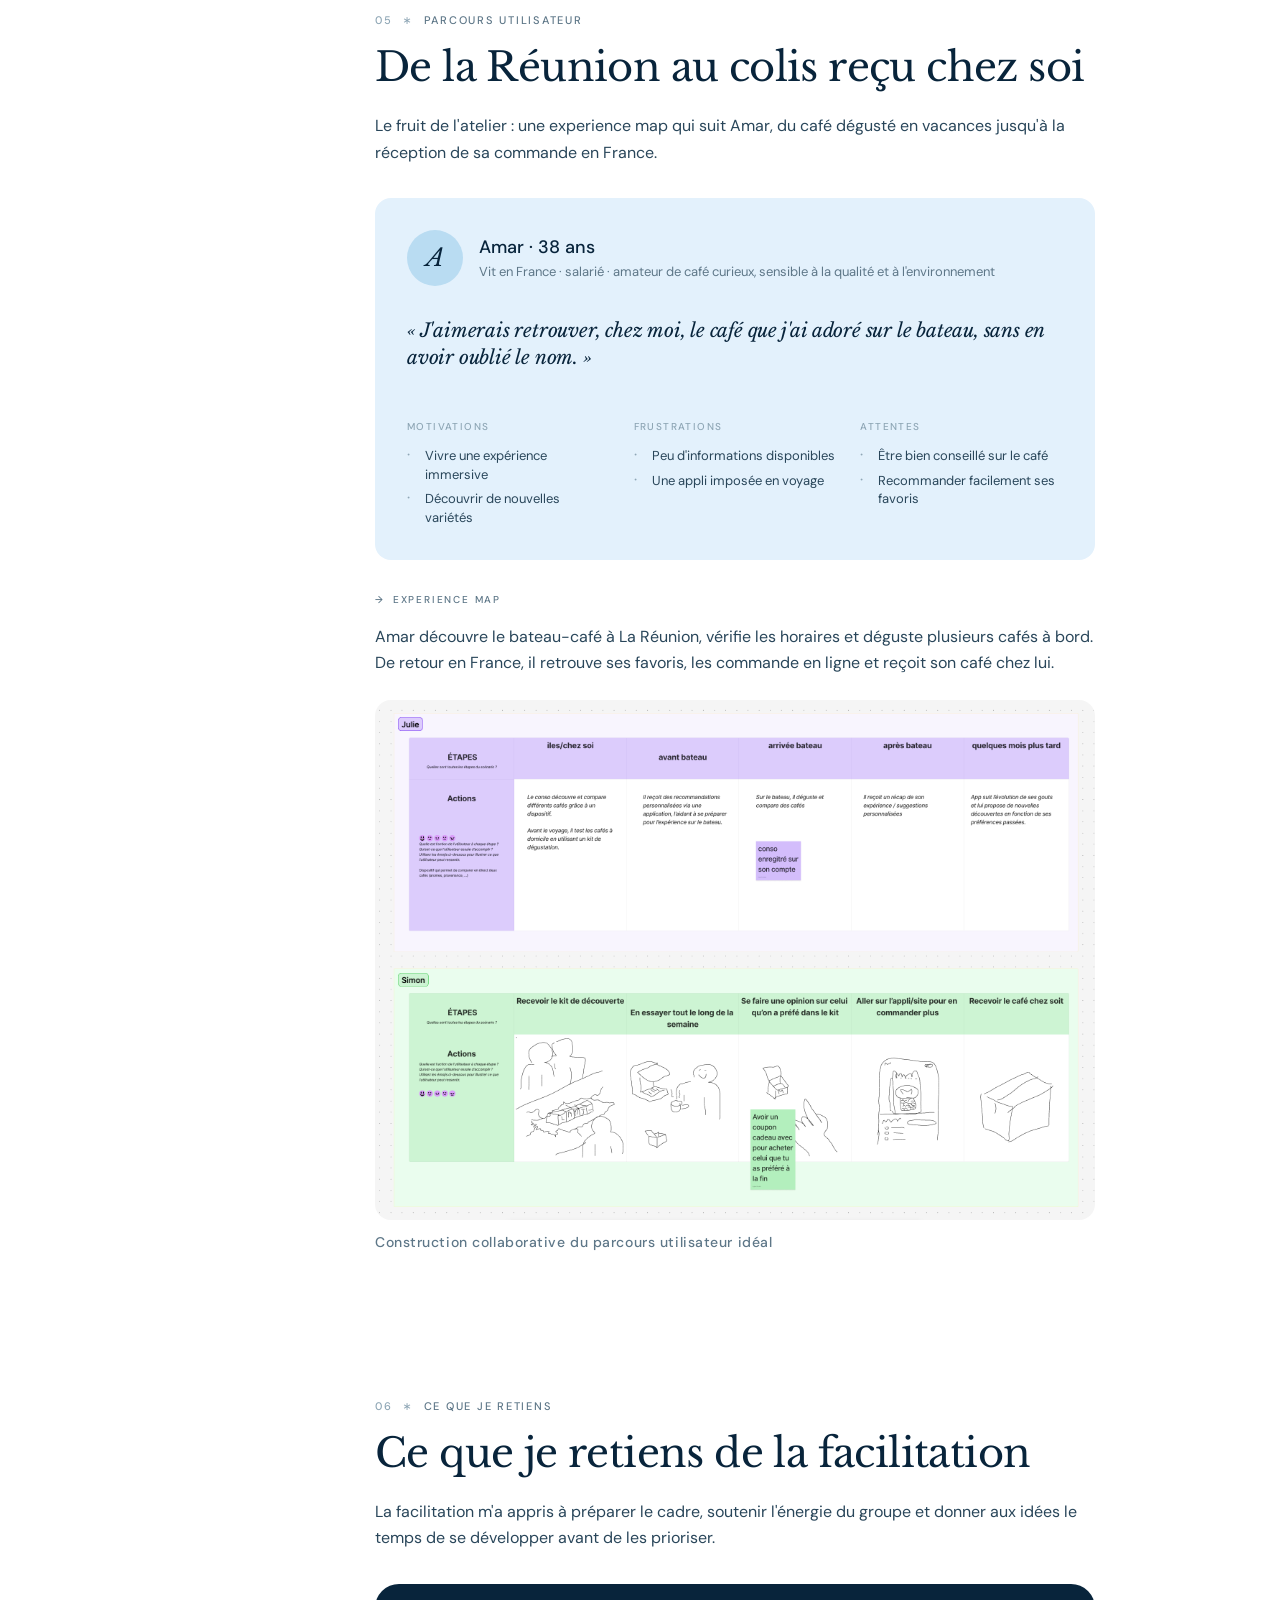
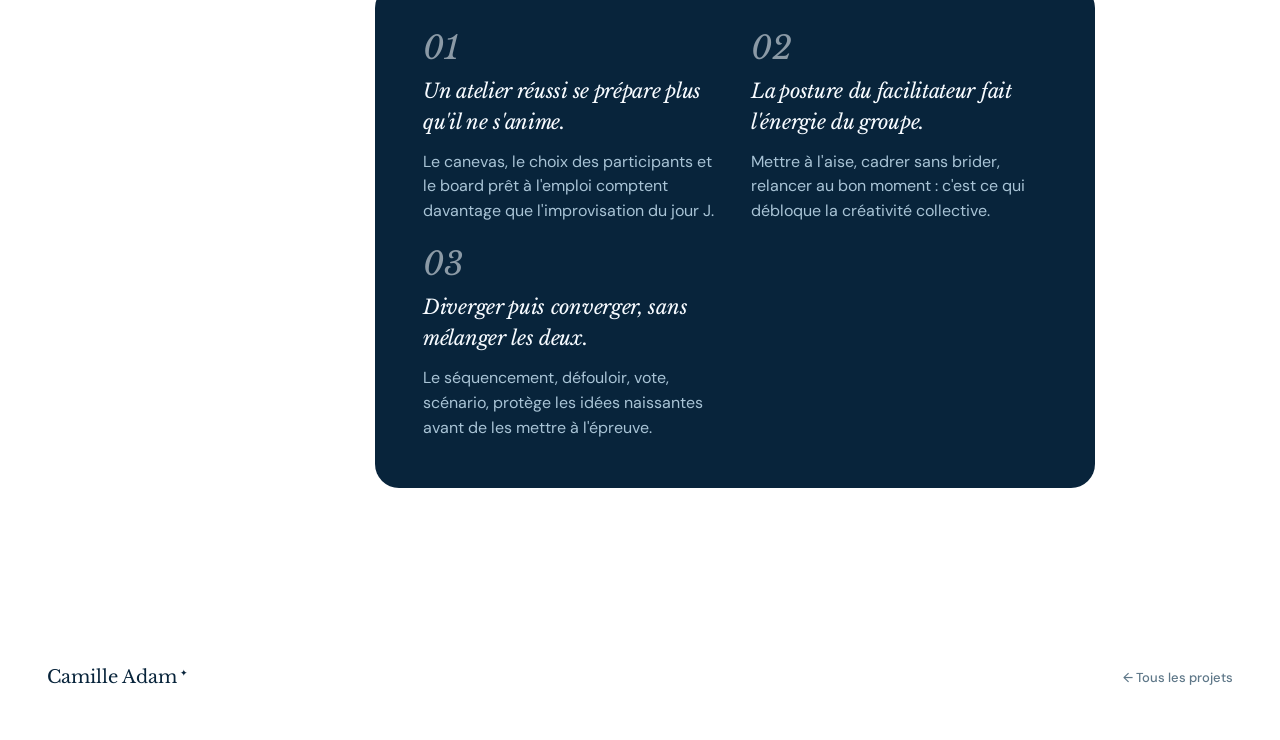
==== commit 870ae691: "logo" ====
--- a/Etude de cas - Atelier co-conception.html
+++ b/Etude de cas - Atelier co-conception.html
@@ -198,7 +198,7 @@
 
 /* CLOSER */
 .closer { grid-column: 1 / -1; padding-bottom: var(--space-xxl); padding-top: var(--space-xl); border-top: 1px solid var(--color-hairline); display: flex; align-items: center; justify-content: space-between; gap: var(--space-lg); flex-wrap: wrap; }
-.closer-name { font-family: var(--font-display); font-style: italic; font-size: 18px; color: var(--color-ink); }
+.closer-name { font-family: var(--font-display); font-style: normal; font-size: 18px; color: var(--color-ink); }
 .closer-name span { font-size: 0.5em; vertical-align: super; margin-left: 3px; }
 .closer-links { display: flex; gap: var(--space-lg); flex-wrap: wrap; }
 .closer-links a { font-family: var(--font-body); font-size: 13px; font-weight: 500; color: var(--color-muted); transition: color 0.15s ease; }
